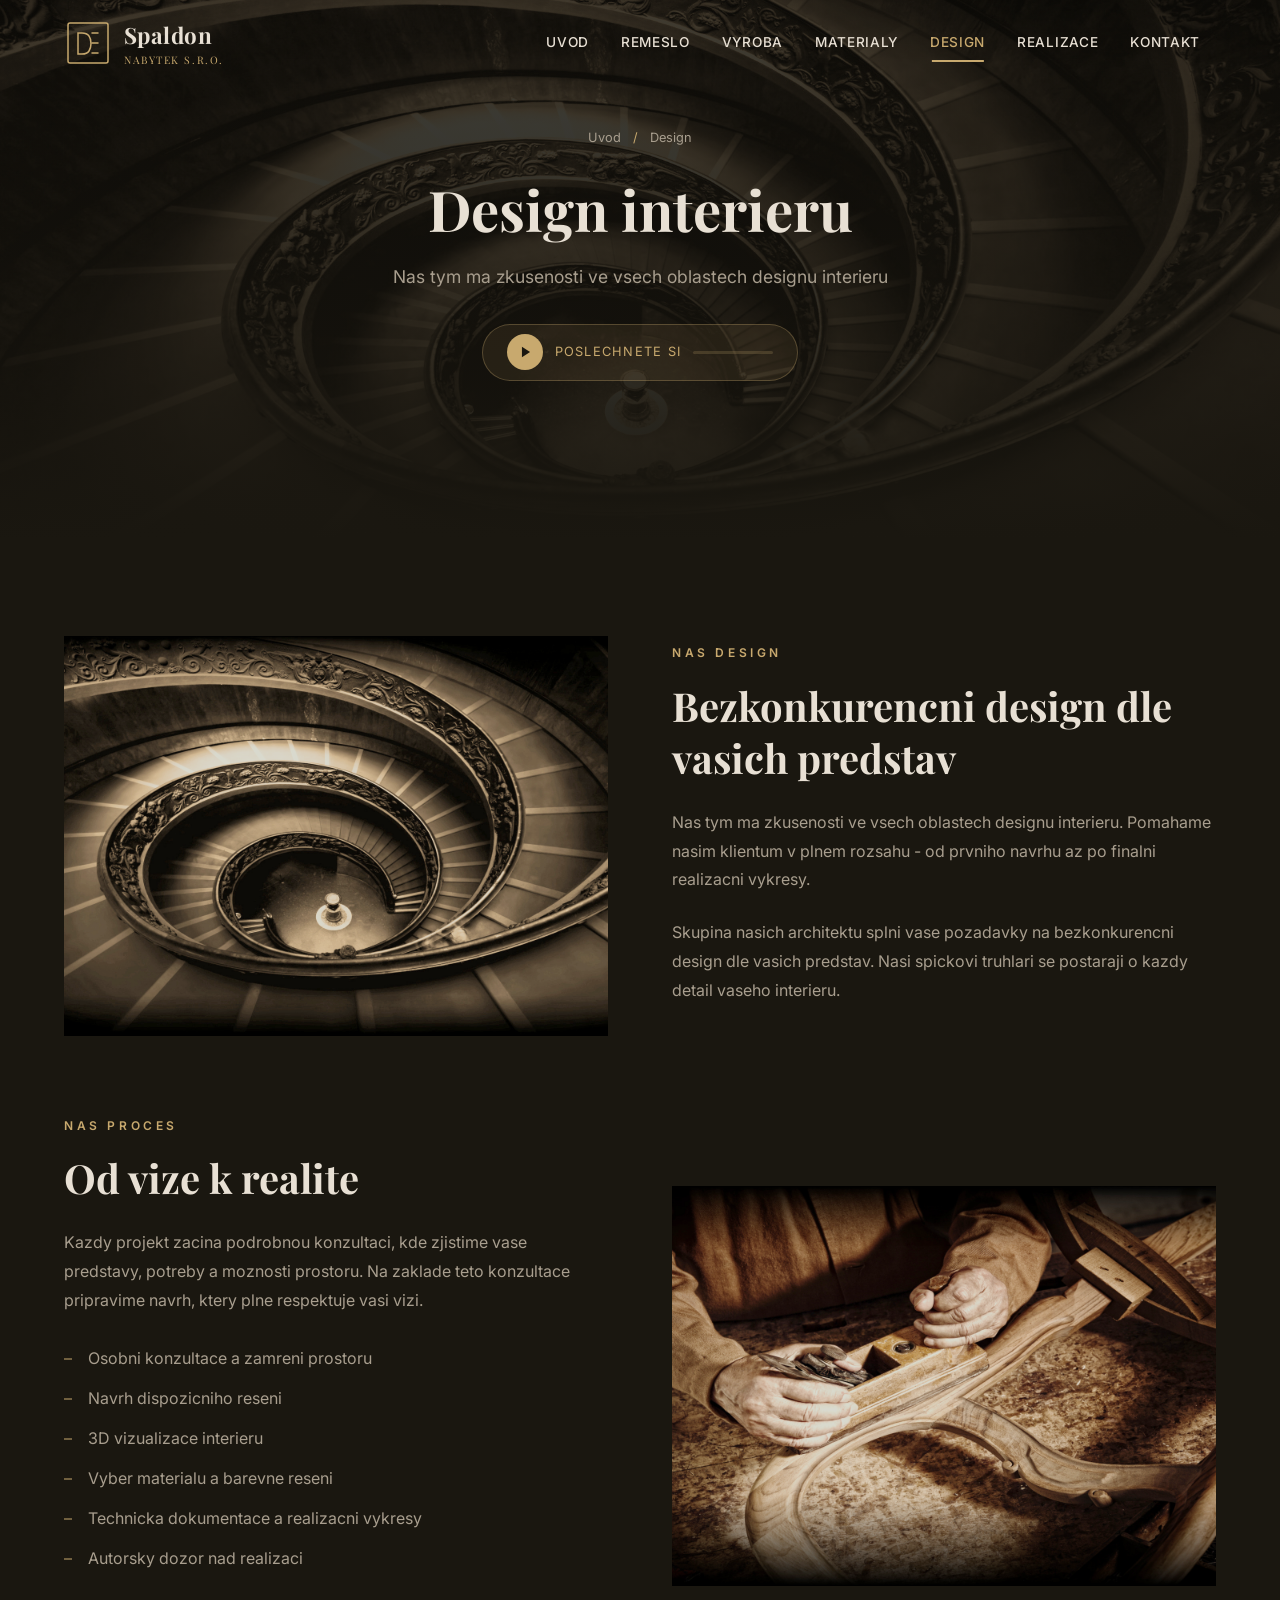
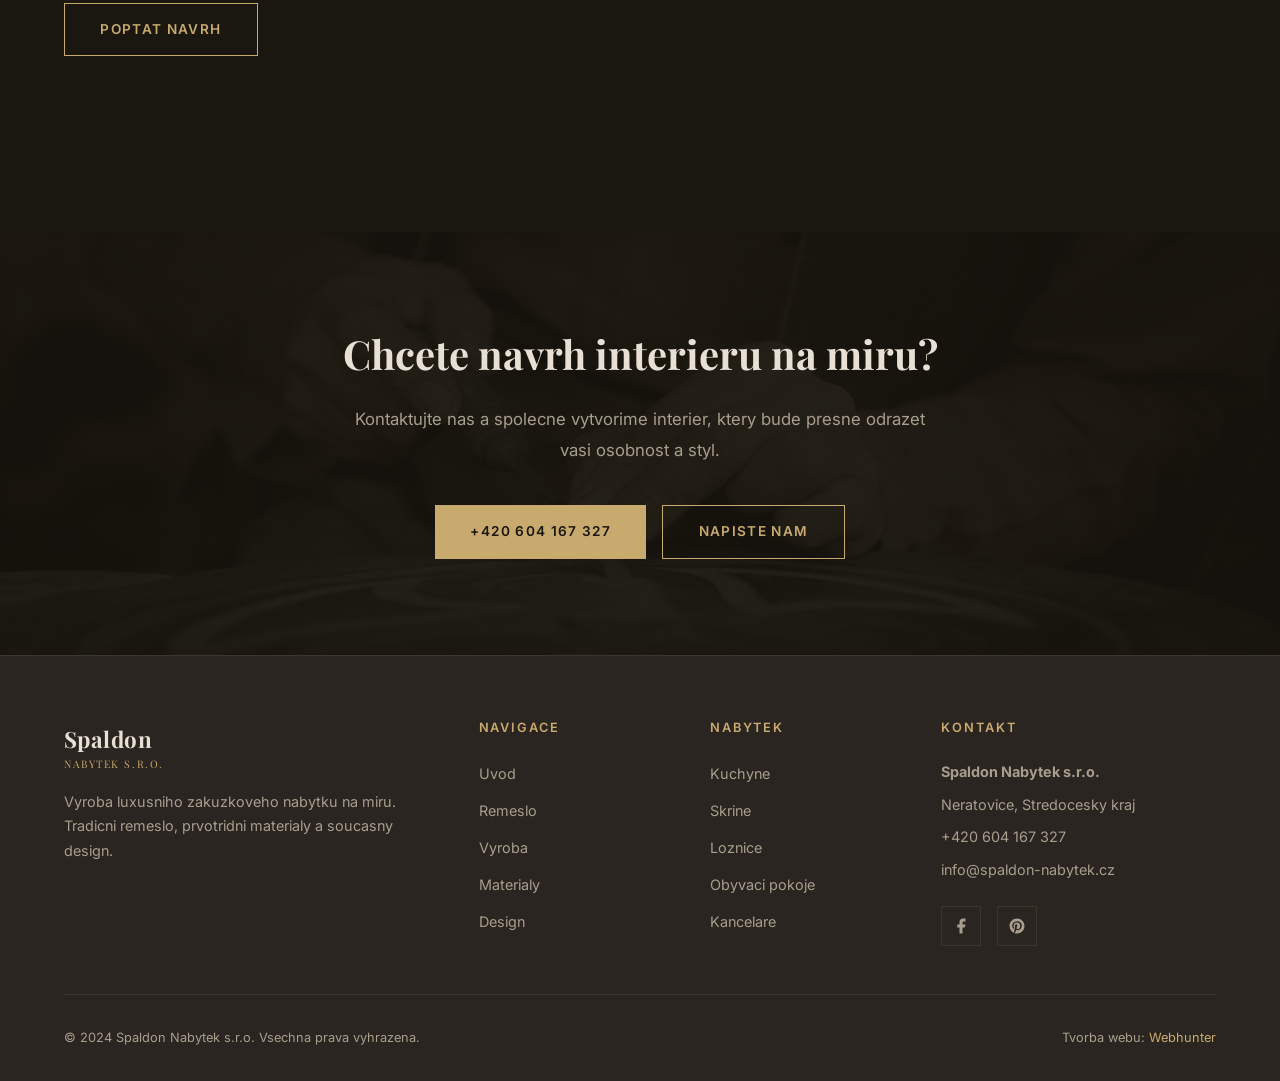
==== design.html @ 08611a01 "Initial commit: New modern website for Spaldon Nabytek s.r.o. Complete rebuild of spaldon-nabytek.cz" ====
<!DOCTYPE html>
<html lang="cs">
<head>
  <meta charset="UTF-8">
  <meta name="viewport" content="width=device-width, initial-scale=1.0">
  <title>Design interieru | Spaldon Nabytek - Navrhy interieru na miru</title>
  <meta name="description" content="Navrhy interieru na miru od zkusenych architektu. Spaldon Nabytek - od prvniho navrhu az po finalni realizacni vykresy. Bezkonkurencni design dle vasich predstav.">
  <meta name="robots" content="index, follow">
  <link rel="canonical" href="https://spaldon-nabytek.cz/design.html">

  <meta property="og:title" content="Design interieru | Spaldon Nabytek">
  <meta property="og:description" content="Navrhy interieru na miru od zkusenych architektu. Od navrhu az po realizaci.">
  <meta property="og:image" content="https://spaldon-nabytek.cz/assets/images/design.jpg">

  <link rel="preconnect" href="https://fonts.googleapis.com">
  <link rel="preconnect" href="https://fonts.gstatic.com" crossorigin>
  <link href="https://fonts.googleapis.com/css2?family=Inter:wght@400;500;600;700&family=Playfair+Display:wght@400;700&display=swap" rel="stylesheet">
  <link rel="stylesheet" href="css/style.css">
</head>
<body>

  <!-- HEADER -->
  <header class="header">
    <div class="header-inner">
      <a href="index.html" class="logo">
        <svg class="logo-icon" viewBox="0 0 48 48" fill="none"><rect x="4" y="4" width="40" height="40" rx="2" stroke="#c8a96e" stroke-width="1.5" fill="none"/><path d="M14 34V14h4c3 0 5.5 1 7 3s2 4.5 2 7.5c0 3-0.7 5.5-2 7.5s-4 3-7 3H14z" stroke="#c8a96e" stroke-width="1.5" fill="none"/><path d="M28 14h6M28 24h6M28 34h6" stroke="#c8a96e" stroke-width="1.5" stroke-linecap="round"/></svg>
        <div class="logo-text">Spaldon<span>Nabytek s.r.o.</span></div>
      </a>
      <nav class="nav">
        <a href="index.html">Uvod</a>
        <a href="remeslo.html">Remeslo</a>
        <a href="vyroba.html">Vyroba</a>
        <a href="materialy.html">Materialy</a>
        <a href="design.html" class="active">Design</a>
        <a href="realizace.html">Realizace</a>
        <a href="kontakt.html">Kontakt</a>
      </nav>
      <button class="nav-toggle" aria-label="Menu"><span></span><span></span><span></span></button>
    </div>
  </header>

  <!-- PAGE HERO -->
  <section class="page-hero">
    <div class="hero-bg" style="background-image: url('assets/images/design.jpg')"></div>
    <div class="hero-overlay"></div>
    <div class="page-hero-content">
      <nav class="breadcrumb">
        <a href="index.html">Uvod</a>
        <span class="separator">/</span>
        <span>Design</span>
      </nav>
      <h1>Design interieru</h1>
      <p>Nas tym ma zkusenosti ve vsech oblastech designu interieru</p>

      <div class="audio-player" data-audio="assets/audio/design.mp3" style="margin-top: 2rem;">
        <div class="play-icon">
          <svg class="icon-play" viewBox="0 0 24 24"><polygon points="5,3 19,12 5,21"/></svg>
          <svg class="icon-pause" viewBox="0 0 24 24"><rect x="5" y="3" width="4" height="18"/><rect x="15" y="3" width="4" height="18"/></svg>
        </div>
        <span class="audio-player-text">Poslechnete si</span>
        <div class="audio-progress"><div class="audio-progress-bar"></div></div>
      </div>
    </div>
  </section>

  <!-- CONTENT -->
  <section class="section">
    <div class="container">
      <div class="content-block">
        <div class="content-image fade-in-left">
          <img src="assets/images/design.jpg" alt="Spiralove schodiste - priklad exkluzivniho interieroveho designu" loading="lazy">
        </div>
        <div class="content-text fade-in-right">
          <span class="section-label">Nas design</span>
          <h2>Bezkonkurencni design dle vasich predstav</h2>
          <p>
            Nas tym ma zkusenosti ve vsech oblastech designu interieru. Pomahame nasim klientum v plnem rozsahu - od prvniho navrhu az po finalni realizacni vykresy.
          </p>
          <p>
            Skupina nasich architektu splni vase pozadavky na bezkonkurencni design dle vasich predstav. Nasi spickovi truhlari se postaraji o kazdy detail vaseho interieru.
          </p>
        </div>
      </div>

      <div class="content-block reverse">
        <div class="content-image fade-in-right">
          <img src="assets/images/fotogalerie.jpg" alt="Remeslne zpracovani nabytku" loading="lazy">
        </div>
        <div class="content-text fade-in-left">
          <span class="section-label">Nas proces</span>
          <h2>Od vize k realite</h2>
          <p>
            Kazdy projekt zacina podrobnou konzultaci, kde zjistime vase predstavy, potreby a moznosti prostoru. Na zaklade teto konzultace pripravime navrh, ktery plne respektuje vasi vizi.
          </p>
          <ul>
            <li>Osobni konzultace a zamreni prostoru</li>
            <li>Navrh dispozicniho reseni</li>
            <li>3D vizualizace interieru</li>
            <li>Vyber materialu a barevne reseni</li>
            <li>Technicka dokumentace a realizacni vykresy</li>
            <li>Autorsky dozor nad realizaci</li>
          </ul>
          <a href="kontakt.html" class="btn btn-outline">Poptat navrh</a>
        </div>
      </div>
    </div>
  </section>

  <!-- CTA -->
  <section class="cta">
    <div class="cta-bg" style="background-image: url('assets/images/remeslo.jpg')"></div>
    <div class="cta-overlay"></div>
    <div class="cta-content">
      <h2>Chcete navrh interieru na miru?</h2>
      <p>Kontaktujte nas a spolecne vytvorime interier, ktery bude presne odrazet vasi osobnost a styl.</p>
      <div class="cta-buttons">
        <a href="tel:+420604167327" class="btn btn-primary">+420 604 167 327</a>
        <a href="kontakt.html" class="btn btn-outline">Napiste nam</a>
      </div>
    </div>
  </section>

  <!-- FOOTER -->
  <footer class="footer">
    <div class="container">
      <div class="footer-grid">
        <div class="footer-about">
          <a href="index.html" class="logo"><div class="logo-text">Spaldon<span>Nabytek s.r.o.</span></div></a>
          <p>Vyroba luxusniho zakuzkoveho nabytku na miru. Tradicni remeslo, prvotridni materialy a soucasny design.</p>
        </div>
        <div>
          <h4>Navigace</h4>
          <ul class="footer-links">
            <li><a href="index.html">Uvod</a></li>
            <li><a href="remeslo.html">Remeslo</a></li>
            <li><a href="vyroba.html">Vyroba</a></li>
            <li><a href="materialy.html">Materialy</a></li>
            <li><a href="design.html">Design</a></li>
          </ul>
        </div>
        <div>
          <h4>Nabytek</h4>
          <ul class="footer-links">
            <li><a href="realizace.html">Kuchyne</a></li>
            <li><a href="realizace.html">Skrine</a></li>
            <li><a href="realizace.html">Loznice</a></li>
            <li><a href="realizace.html">Obyvaci pokoje</a></li>
            <li><a href="realizace.html">Kancelare</a></li>
          </ul>
        </div>
        <div class="footer-contact">
          <h4>Kontakt</h4>
          <p><strong>Spaldon Nabytek s.r.o.</strong></p>
          <p>Neratovice, Stredocesky kraj</p>
          <p><a href="tel:+420604167327">+420 604 167 327</a></p>
          <p><a href="mailto:info@spaldon-nabytek.cz">info@spaldon-nabytek.cz</a></p>
          <div class="footer-social">
            <a href="https://www.facebook.com/Spaldonnabytek/" target="_blank" rel="noopener noreferrer" aria-label="Facebook"><svg viewBox="0 0 24 24"><path d="M18 2h-3a5 5 0 00-5 5v3H7v4h3v8h4v-8h3l1-4h-4V7a1 1 0 011-1h3z"/></svg></a>
            <a href="https://www.pinterest.com/SpaldonNabytek/pins/" target="_blank" rel="noopener noreferrer" aria-label="Pinterest"><svg viewBox="0 0 24 24"><path d="M12 2C6.477 2 2 6.477 2 12c0 4.236 2.636 7.855 6.356 9.312-.088-.791-.167-2.005.035-2.868.182-.78 1.172-4.97 1.172-4.97s-.299-.6-.299-1.486c0-1.39.806-2.428 1.81-2.428.852 0 1.264.64 1.264 1.408 0 .858-.546 2.14-.828 3.33-.236.995.499 1.806 1.48 1.806 1.778 0 3.144-1.874 3.144-4.58 0-2.393-1.72-4.068-4.177-4.068-2.845 0-4.515 2.135-4.515 4.34 0 .859.331 1.781.745 2.281a.3.3 0 01.069.288l-.278 1.133c-.044.183-.145.222-.335.134-1.249-.581-2.03-2.407-2.03-3.874 0-3.154 2.292-6.052 6.608-6.052 3.469 0 6.165 2.473 6.165 5.776 0 3.447-2.173 6.22-5.19 6.22-1.013 0-1.965-.527-2.291-1.148l-.623 2.378c-.226.869-.835 1.958-1.244 2.621.937.29 1.931.446 2.962.446 5.523 0 10-4.477 10-10S17.523 2 12 2z"/></svg></a>
          </div>
        </div>
      </div>
      <div class="footer-bottom">
        <p>&copy; 2024 Spaldon Nabytek s.r.o. Vsechna prava vyhrazena.</p>
        <p>Tvorba webu: <a href="#">Webhunter</a></p>
      </div>
    </div>
  </footer>

  <script src="js/main.js"></script>
</body>
</html>
---- css/style.css ----
/* ===== RESET & BASE ===== */
*, *::before, *::after {
  box-sizing: border-box;
  margin: 0;
  padding: 0;
}

:root {
  --color-bg: #1a1710;
  --color-bg-light: #2a2520;
  --color-bg-card: #232018;
  --color-text: #e8e0d4;
  --color-text-muted: #a89e8e;
  --color-accent: #c8a96e;
  --color-accent-light: #dfc08a;
  --color-accent-dark: #9a7d4a;
  --color-border: #3d362a;
  --color-overlay: rgba(20, 17, 10, 0.85);
  --font-heading: 'Playfair Display', Georgia, 'Times New Roman', serif;
  --font-body: 'Inter', 'Segoe UI', Tahoma, Geneva, Verdana, sans-serif;
  --max-width: 1200px;
  --transition: 0.3s ease;
}

html {
  scroll-behavior: smooth;
  font-size: 16px;
}

body {
  font-family: var(--font-body);
  background-color: var(--color-bg);
  color: var(--color-text);
  line-height: 1.7;
  overflow-x: hidden;
  -webkit-font-smoothing: antialiased;
}

img {
  max-width: 100%;
  height: auto;
  display: block;
}

a {
  color: var(--color-accent);
  text-decoration: none;
  transition: color var(--transition);
}

a:hover {
  color: var(--color-accent-light);
}

h1, h2, h3, h4 {
  font-family: var(--font-heading);
  font-weight: 700;
  line-height: 1.3;
  color: var(--color-text);
}

h1 { font-size: clamp(2rem, 5vw, 3.5rem); }
h2 { font-size: clamp(1.6rem, 4vw, 2.5rem); }
h3 { font-size: clamp(1.2rem, 3vw, 1.6rem); }

.container {
  width: 100%;
  max-width: var(--max-width);
  margin: 0 auto;
  padding: 0 1.5rem;
}

/* ===== HEADER & NAVIGATION ===== */
.header {
  position: fixed;
  top: 0;
  left: 0;
  right: 0;
  z-index: 1000;
  background: transparent;
  transition: background var(--transition), box-shadow var(--transition);
}

.header.scrolled {
  background: rgba(26, 23, 16, 0.97);
  box-shadow: 0 2px 20px rgba(0, 0, 0, 0.4);
  backdrop-filter: blur(10px);
}

.header-inner {
  display: flex;
  align-items: center;
  justify-content: space-between;
  padding: 1rem 1.5rem;
  max-width: var(--max-width);
  margin: 0 auto;
}

.logo {
  display: flex;
  align-items: center;
  gap: 0.75rem;
  text-decoration: none;
  color: var(--color-text);
}

.logo-icon {
  width: 48px;
  height: 48px;
}

.logo-text {
  font-family: var(--font-heading);
  font-size: 1.4rem;
  font-weight: 700;
  letter-spacing: 0.02em;
}

.logo-text span {
  display: block;
  font-size: 0.65rem;
  font-weight: 400;
  letter-spacing: 0.15em;
  text-transform: uppercase;
  color: var(--color-accent);
  margin-top: -2px;
}

.nav {
  display: flex;
  align-items: center;
  gap: 0;
}

.nav a {
  color: var(--color-text);
  font-size: 0.85rem;
  font-weight: 500;
  letter-spacing: 0.05em;
  text-transform: uppercase;
  padding: 0.5rem 1rem;
  position: relative;
  transition: color var(--transition);
}

.nav a::after {
  content: '';
  position: absolute;
  bottom: 0;
  left: 50%;
  transform: translateX(-50%);
  width: 0;
  height: 2px;
  background: var(--color-accent);
  transition: width var(--transition);
}

.nav a:hover,
.nav a.active {
  color: var(--color-accent);
}

.nav a:hover::after,
.nav a.active::after {
  width: 60%;
}

.nav-toggle {
  display: none;
  flex-direction: column;
  gap: 5px;
  background: none;
  border: none;
  cursor: pointer;
  padding: 5px;
  z-index: 1001;
}

.nav-toggle span {
  width: 28px;
  height: 2px;
  background: var(--color-text);
  transition: all var(--transition);
}

.nav-toggle.active span:nth-child(1) {
  transform: rotate(45deg) translate(5px, 5px);
}

.nav-toggle.active span:nth-child(2) {
  opacity: 0;
}

.nav-toggle.active span:nth-child(3) {
  transform: rotate(-45deg) translate(5px, -5px);
}

/* ===== HERO SECTION ===== */
.hero {
  position: relative;
  height: 100vh;
  min-height: 600px;
  display: flex;
  align-items: center;
  justify-content: center;
  text-align: center;
  overflow: hidden;
}

.hero-bg {
  position: absolute;
  inset: 0;
  background-size: cover;
  background-position: center;
  background-repeat: no-repeat;
  filter: sepia(0.3) brightness(0.5);
  transform: scale(1.05);
  transition: transform 8s ease;
}

.hero:hover .hero-bg {
  transform: scale(1.0);
}

.hero-overlay {
  position: absolute;
  inset: 0;
  background: linear-gradient(
    to bottom,
    rgba(26, 23, 16, 0.3) 0%,
    rgba(26, 23, 16, 0.5) 50%,
    rgba(26, 23, 16, 0.95) 100%
  );
}

.hero-content {
  position: relative;
  z-index: 2;
  max-width: 800px;
  padding: 0 2rem;
}

.hero-subtitle {
  font-family: var(--font-body);
  font-size: 0.85rem;
  font-weight: 500;
  letter-spacing: 0.3em;
  text-transform: uppercase;
  color: var(--color-accent);
  margin-bottom: 1.5rem;
}

.hero h1 {
  margin-bottom: 1.5rem;
  font-size: clamp(2.2rem, 6vw, 4rem);
}

.hero-description {
  font-size: 1.1rem;
  color: var(--color-text-muted);
  max-width: 600px;
  margin: 0 auto 2.5rem;
  line-height: 1.8;
}

/* ===== AUDIO PLAYER ===== */
.audio-player {
  display: inline-flex;
  align-items: center;
  gap: 0.75rem;
  background: rgba(200, 169, 110, 0.1);
  border: 1px solid rgba(200, 169, 110, 0.3);
  border-radius: 50px;
  padding: 0.6rem 1.5rem;
  cursor: pointer;
  transition: all var(--transition);
  margin-bottom: 2rem;
}

.audio-player:hover {
  background: rgba(200, 169, 110, 0.2);
  border-color: var(--color-accent);
}

.audio-player .play-icon {
  width: 36px;
  height: 36px;
  border-radius: 50%;
  background: var(--color-accent);
  display: flex;
  align-items: center;
  justify-content: center;
  flex-shrink: 0;
  transition: background var(--transition);
}

.audio-player:hover .play-icon {
  background: var(--color-accent-light);
}

.audio-player .play-icon svg {
  width: 14px;
  height: 14px;
  fill: var(--color-bg);
  margin-left: 2px;
}

.audio-player.playing .play-icon svg.icon-play {
  display: none;
}

.audio-player .play-icon svg.icon-pause {
  display: none;
  margin-left: 0;
}

.audio-player.playing .play-icon svg.icon-pause {
  display: block;
}

.audio-player-text {
  font-size: 0.8rem;
  letter-spacing: 0.1em;
  text-transform: uppercase;
  color: var(--color-accent);
}

.audio-progress {
  width: 80px;
  height: 3px;
  background: rgba(200, 169, 110, 0.2);
  border-radius: 2px;
  overflow: hidden;
}

.audio-progress-bar {
  height: 100%;
  width: 0%;
  background: var(--color-accent);
  border-radius: 2px;
  transition: width 0.1s linear;
}

/* ===== BUTTONS ===== */
.btn {
  display: inline-flex;
  align-items: center;
  gap: 0.5rem;
  padding: 0.9rem 2.2rem;
  font-family: var(--font-body);
  font-size: 0.85rem;
  font-weight: 600;
  letter-spacing: 0.1em;
  text-transform: uppercase;
  border: none;
  border-radius: 0;
  cursor: pointer;
  transition: all var(--transition);
  text-decoration: none;
}

.btn-primary {
  background: var(--color-accent);
  color: var(--color-bg);
}

.btn-primary:hover {
  background: var(--color-accent-light);
  color: var(--color-bg);
  transform: translateY(-2px);
  box-shadow: 0 8px 25px rgba(200, 169, 110, 0.3);
}

.btn-outline {
  background: transparent;
  color: var(--color-accent);
  border: 1px solid var(--color-accent);
}

.btn-outline:hover {
  background: var(--color-accent);
  color: var(--color-bg);
  transform: translateY(-2px);
}

/* ===== SECTIONS ===== */
.section {
  padding: 6rem 0;
}

.section-header {
  text-align: center;
  max-width: 700px;
  margin: 0 auto 4rem;
}

.section-label {
  font-size: 0.75rem;
  font-weight: 600;
  letter-spacing: 0.3em;
  text-transform: uppercase;
  color: var(--color-accent);
  margin-bottom: 1rem;
  display: block;
}

.section-header h2 {
  margin-bottom: 1.5rem;
}

.section-header p {
  color: var(--color-text-muted);
  font-size: 1.05rem;
  line-height: 1.8;
}

.divider {
  width: 60px;
  height: 2px;
  background: var(--color-accent);
  margin: 1.5rem auto;
}

/* ===== ABOUT / INTRO SECTION ===== */
.about-grid {
  display: grid;
  grid-template-columns: 1fr 1fr;
  gap: 4rem;
  align-items: center;
}

.about-image {
  position: relative;
  overflow: hidden;
}

.about-image img {
  width: 100%;
  height: 450px;
  object-fit: cover;
  filter: sepia(0.2) brightness(0.9);
  transition: all 0.6s ease;
}

.about-image:hover img {
  filter: sepia(0.1) brightness(1);
  transform: scale(1.03);
}

.about-image::after {
  content: '';
  position: absolute;
  inset: 0;
  border: 1px solid var(--color-accent);
  margin: 15px;
  pointer-events: none;
  opacity: 0.3;
}

.about-content h2 {
  margin-bottom: 1.5rem;
}

.about-content p {
  color: var(--color-text-muted);
  margin-bottom: 1.5rem;
  line-height: 1.8;
}

/* ===== SERVICES GRID ===== */
.services-grid {
  display: grid;
  grid-template-columns: repeat(auto-fit, minmax(280px, 1fr));
  gap: 2rem;
}

.service-card {
  position: relative;
  overflow: hidden;
  height: 400px;
  display: flex;
  align-items: flex-end;
  text-decoration: none;
  color: var(--color-text);
}

.service-card-bg {
  position: absolute;
  inset: 0;
  background-size: cover;
  background-position: center;
  filter: sepia(0.3) brightness(0.4);
  transition: all 0.6s ease;
}

.service-card:hover .service-card-bg {
  filter: sepia(0.1) brightness(0.5);
  transform: scale(1.05);
}

.service-card-content {
  position: relative;
  z-index: 2;
  padding: 2rem;
  width: 100%;
  background: linear-gradient(to top, rgba(26, 23, 16, 0.95) 0%, transparent 100%);
}

.service-card-content h3 {
  margin-bottom: 0.5rem;
  font-size: 1.4rem;
}

.service-card-content p {
  font-size: 0.9rem;
  color: var(--color-text-muted);
  line-height: 1.6;
}

.service-card-link {
  display: inline-flex;
  align-items: center;
  gap: 0.5rem;
  margin-top: 1rem;
  font-size: 0.8rem;
  font-weight: 600;
  letter-spacing: 0.1em;
  text-transform: uppercase;
  color: var(--color-accent);
  transition: gap var(--transition);
}

.service-card:hover .service-card-link {
  gap: 0.8rem;
}

/* ===== GALLERY GRID ===== */
.gallery-categories {
  display: flex;
  flex-wrap: wrap;
  justify-content: center;
  gap: 0.5rem;
  margin-bottom: 3rem;
}

.gallery-cat-btn {
  padding: 0.6rem 1.5rem;
  font-family: var(--font-body);
  font-size: 0.8rem;
  font-weight: 500;
  letter-spacing: 0.05em;
  text-transform: uppercase;
  background: transparent;
  color: var(--color-text-muted);
  border: 1px solid var(--color-border);
  cursor: pointer;
  transition: all var(--transition);
}

.gallery-cat-btn:hover,
.gallery-cat-btn.active {
  background: var(--color-accent);
  color: var(--color-bg);
  border-color: var(--color-accent);
}

.gallery-grid {
  display: grid;
  grid-template-columns: repeat(auto-fill, minmax(300px, 1fr));
  gap: 1.5rem;
}

.gallery-item {
  position: relative;
  overflow: hidden;
  aspect-ratio: 4/3;
  cursor: pointer;
}

.gallery-item img {
  width: 100%;
  height: 100%;
  object-fit: cover;
  filter: sepia(0.15) brightness(0.85);
  transition: all 0.6s ease;
}

.gallery-item:hover img {
  filter: sepia(0) brightness(1);
  transform: scale(1.05);
}

.gallery-item-overlay {
  position: absolute;
  inset: 0;
  background: var(--color-overlay);
  display: flex;
  align-items: center;
  justify-content: center;
  opacity: 0;
  transition: opacity var(--transition);
}

.gallery-item:hover .gallery-item-overlay {
  opacity: 1;
}

.gallery-item-overlay span {
  font-family: var(--font-heading);
  font-size: 1.1rem;
  color: var(--color-accent);
  letter-spacing: 0.05em;
}

/* ===== STATS ===== */
.stats {
  background: var(--color-bg-light);
  border-top: 1px solid var(--color-border);
  border-bottom: 1px solid var(--color-border);
}

.stats-grid {
  display: grid;
  grid-template-columns: repeat(4, 1fr);
  gap: 2rem;
  text-align: center;
}

.stat-item h3 {
  font-size: 2.5rem;
  color: var(--color-accent);
  margin-bottom: 0.5rem;
}

.stat-item p {
  font-size: 0.85rem;
  color: var(--color-text-muted);
  text-transform: uppercase;
  letter-spacing: 0.1em;
}

/* ===== CTA SECTION ===== */
.cta {
  position: relative;
  padding: 6rem 0;
  text-align: center;
  overflow: hidden;
}

.cta-bg {
  position: absolute;
  inset: 0;
  background-size: cover;
  background-position: center;
  filter: sepia(0.4) brightness(0.3);
}

.cta-overlay {
  position: absolute;
  inset: 0;
  background: rgba(26, 23, 16, 0.8);
}

.cta-content {
  position: relative;
  z-index: 2;
  max-width: 600px;
  margin: 0 auto;
}

.cta-content h2 {
  margin-bottom: 1.5rem;
}

.cta-content p {
  color: var(--color-text-muted);
  margin-bottom: 2.5rem;
  font-size: 1.05rem;
  line-height: 1.8;
}

.cta-buttons {
  display: flex;
  gap: 1rem;
  justify-content: center;
  flex-wrap: wrap;
}

/* ===== PAGE HERO (subpages) ===== */
.page-hero {
  position: relative;
  height: 60vh;
  min-height: 400px;
  display: flex;
  align-items: center;
  justify-content: center;
  text-align: center;
  overflow: hidden;
}

.page-hero .hero-bg {
  filter: sepia(0.3) brightness(0.35);
}

.page-hero .hero-overlay {
  background: linear-gradient(
    to bottom,
    rgba(26, 23, 16, 0.4) 0%,
    rgba(26, 23, 16, 0.7) 70%,
    rgba(26, 23, 16, 1) 100%
  );
}

.page-hero-content {
  position: relative;
  z-index: 2;
}

.page-hero-content h1 {
  margin-bottom: 1rem;
}

.page-hero-content p {
  color: var(--color-text-muted);
  font-size: 1.1rem;
  max-width: 600px;
  margin: 0 auto;
}

.breadcrumb {
  margin-bottom: 1.5rem;
  font-size: 0.8rem;
  color: var(--color-text-muted);
}

.breadcrumb a {
  color: var(--color-text-muted);
}

.breadcrumb a:hover {
  color: var(--color-accent);
}

.breadcrumb .separator {
  margin: 0 0.5rem;
  color: var(--color-accent);
}

/* ===== CONTENT SECTIONS ===== */
.content-block {
  display: grid;
  grid-template-columns: 1fr 1fr;
  gap: 4rem;
  align-items: center;
  margin-bottom: 5rem;
}

.content-block.reverse {
  direction: rtl;
}

.content-block.reverse > * {
  direction: ltr;
}

.content-image {
  position: relative;
  overflow: hidden;
}

.content-image img {
  width: 100%;
  height: 400px;
  object-fit: cover;
  filter: sepia(0.2) brightness(0.85);
}

.content-text h2 {
  margin-bottom: 1.5rem;
}

.content-text h3 {
  color: var(--color-accent);
  margin-bottom: 1rem;
}

.content-text p {
  color: var(--color-text-muted);
  margin-bottom: 1.5rem;
  line-height: 1.8;
}

.content-text ul {
  list-style: none;
  margin-bottom: 1.5rem;
}

.content-text ul li {
  padding: 0.4rem 0;
  padding-left: 1.5rem;
  position: relative;
  color: var(--color-text-muted);
}

.content-text ul li::before {
  content: '';
  position: absolute;
  left: 0;
  top: 50%;
  transform: translateY(-50%);
  width: 8px;
  height: 1px;
  background: var(--color-accent);
}

/* ===== CONTACT ===== */
.contact-grid {
  display: grid;
  grid-template-columns: 1fr 1fr;
  gap: 4rem;
}

.contact-info-item {
  display: flex;
  gap: 1rem;
  margin-bottom: 2rem;
}

.contact-info-item .icon {
  width: 48px;
  height: 48px;
  border: 1px solid var(--color-border);
  display: flex;
  align-items: center;
  justify-content: center;
  flex-shrink: 0;
}

.contact-info-item .icon svg {
  width: 20px;
  height: 20px;
  stroke: var(--color-accent);
  fill: none;
  stroke-width: 2;
}

.contact-info-item h4 {
  font-size: 0.8rem;
  font-weight: 600;
  letter-spacing: 0.1em;
  text-transform: uppercase;
  color: var(--color-accent);
  margin-bottom: 0.3rem;
}

.contact-info-item p,
.contact-info-item a {
  color: var(--color-text-muted);
  font-size: 1rem;
}

.contact-form {
  display: flex;
  flex-direction: column;
  gap: 1.2rem;
}

.form-group {
  display: flex;
  flex-direction: column;
  gap: 0.4rem;
}

.form-group label {
  font-size: 0.8rem;
  font-weight: 500;
  letter-spacing: 0.05em;
  text-transform: uppercase;
  color: var(--color-text-muted);
}

.form-group input,
.form-group textarea,
.form-group select {
  padding: 0.9rem 1rem;
  background: var(--color-bg-light);
  border: 1px solid var(--color-border);
  color: var(--color-text);
  font-family: var(--font-body);
  font-size: 0.95rem;
  transition: border-color var(--transition);
  outline: none;
}

.form-group input:focus,
.form-group textarea:focus,
.form-group select:focus {
  border-color: var(--color-accent);
}

.form-group textarea {
  min-height: 150px;
  resize: vertical;
}

.form-row {
  display: grid;
  grid-template-columns: 1fr 1fr;
  gap: 1.2rem;
}

/* ===== FOOTER ===== */
.footer {
  background: var(--color-bg-light);
  border-top: 1px solid var(--color-border);
  padding: 4rem 0 2rem;
}

.footer-grid {
  display: grid;
  grid-template-columns: 2fr 1fr 1fr 1.5fr;
  gap: 3rem;
  margin-bottom: 3rem;
}

.footer-about p {
  color: var(--color-text-muted);
  font-size: 0.9rem;
  line-height: 1.7;
  margin-top: 1rem;
}

.footer h4 {
  font-family: var(--font-body);
  font-size: 0.8rem;
  font-weight: 600;
  letter-spacing: 0.15em;
  text-transform: uppercase;
  color: var(--color-accent);
  margin-bottom: 1.5rem;
}

.footer-links {
  list-style: none;
}

.footer-links li {
  margin-bottom: 0.6rem;
}

.footer-links a {
  color: var(--color-text-muted);
  font-size: 0.9rem;
  transition: color var(--transition);
}

.footer-links a:hover {
  color: var(--color-accent);
}

.footer-contact p {
  color: var(--color-text-muted);
  font-size: 0.9rem;
  margin-bottom: 0.5rem;
}

.footer-contact a {
  color: var(--color-text-muted);
}

.footer-social {
  display: flex;
  gap: 1rem;
  margin-top: 1.5rem;
}

.footer-social a {
  width: 40px;
  height: 40px;
  border: 1px solid var(--color-border);
  display: flex;
  align-items: center;
  justify-content: center;
  transition: all var(--transition);
}

.footer-social a:hover {
  border-color: var(--color-accent);
  background: rgba(200, 169, 110, 0.1);
}

.footer-social a svg {
  width: 18px;
  height: 18px;
  fill: var(--color-text-muted);
  transition: fill var(--transition);
}

.footer-social a:hover svg {
  fill: var(--color-accent);
}

.footer-bottom {
  border-top: 1px solid var(--color-border);
  padding-top: 2rem;
  display: flex;
  justify-content: space-between;
  align-items: center;
  font-size: 0.8rem;
  color: var(--color-text-muted);
}

/* ===== LIGHTBOX ===== */
.lightbox {
  position: fixed;
  inset: 0;
  z-index: 9999;
  background: rgba(0, 0, 0, 0.95);
  display: none;
  align-items: center;
  justify-content: center;
  opacity: 0;
  transition: opacity 0.3s ease;
}

.lightbox.active {
  display: flex;
  opacity: 1;
}

.lightbox img {
  max-width: 90vw;
  max-height: 90vh;
  object-fit: contain;
}

.lightbox-close {
  position: absolute;
  top: 1.5rem;
  right: 1.5rem;
  width: 48px;
  height: 48px;
  background: none;
  border: 1px solid rgba(255,255,255,0.3);
  color: white;
  font-size: 1.5rem;
  cursor: pointer;
  display: flex;
  align-items: center;
  justify-content: center;
  transition: all var(--transition);
}

.lightbox-close:hover {
  border-color: var(--color-accent);
  color: var(--color-accent);
}

/* ===== MAP ===== */
.map-container {
  width: 100%;
  height: 400px;
  margin-top: 4rem;
  filter: sepia(0.3) brightness(0.8) contrast(1.1);
  border: 1px solid var(--color-border);
}

.map-container iframe {
  width: 100%;
  height: 100%;
  border: none;
}

/* ===== RESPONSIVE ===== */
@media (max-width: 992px) {
  .nav {
    position: fixed;
    top: 0;
    right: -100%;
    height: 100vh;
    width: 280px;
    background: var(--color-bg);
    flex-direction: column;
    justify-content: center;
    gap: 0.5rem;
    transition: right var(--transition);
    box-shadow: -10px 0 30px rgba(0, 0, 0, 0.5);
  }

  .nav.open {
    right: 0;
  }

  .nav a {
    font-size: 1rem;
    padding: 0.8rem 2rem;
  }

  .nav-toggle {
    display: flex;
  }

  .about-grid,
  .content-block,
  .contact-grid {
    grid-template-columns: 1fr;
    gap: 2rem;
  }

  .content-block.reverse {
    direction: ltr;
  }

  .footer-grid {
    grid-template-columns: 1fr 1fr;
    gap: 2rem;
  }

  .stats-grid {
    grid-template-columns: repeat(2, 1fr);
  }
}

@media (max-width: 768px) {
  .section {
    padding: 4rem 0;
  }

  .hero {
    min-height: 500px;
  }

  .page-hero {
    height: 50vh;
    min-height: 350px;
  }

  .services-grid {
    grid-template-columns: 1fr;
  }

  .gallery-grid {
    grid-template-columns: repeat(auto-fill, minmax(250px, 1fr));
    gap: 1rem;
  }

  .footer-grid {
    grid-template-columns: 1fr;
  }

  .footer-bottom {
    flex-direction: column;
    gap: 1rem;
    text-align: center;
  }

  .form-row {
    grid-template-columns: 1fr;
  }

  .cta-buttons {
    flex-direction: column;
    align-items: center;
  }

  .about-image img,
  .content-image img {
    height: 300px;
  }
}

@media (max-width: 480px) {
  .hero h1 {
    font-size: 1.8rem;
  }

  .stats-grid {
    grid-template-columns: 1fr 1fr;
    gap: 1.5rem;
  }

  .stat-item h3 {
    font-size: 2rem;
  }

  .audio-player {
    padding: 0.5rem 1rem;
    font-size: 0.75rem;
  }

  .audio-progress {
    width: 50px;
  }
}

/* ===== ANIMATIONS ===== */
.fade-in {
  opacity: 0;
  transform: translateY(30px);
  transition: opacity 0.8s ease, transform 0.8s ease;
}

.fade-in.visible {
  opacity: 1;
  transform: translateY(0);
}

.fade-in-left {
  opacity: 0;
  transform: translateX(-30px);
  transition: opacity 0.8s ease, transform 0.8s ease;
}

.fade-in-left.visible {
  opacity: 1;
  transform: translateX(0);
}

.fade-in-right {
  opacity: 0;
  transform: translateX(30px);
  transition: opacity 0.8s ease, transform 0.8s ease;
}

.fade-in-right.visible {
  opacity: 1;
  transform: translateX(0);
}
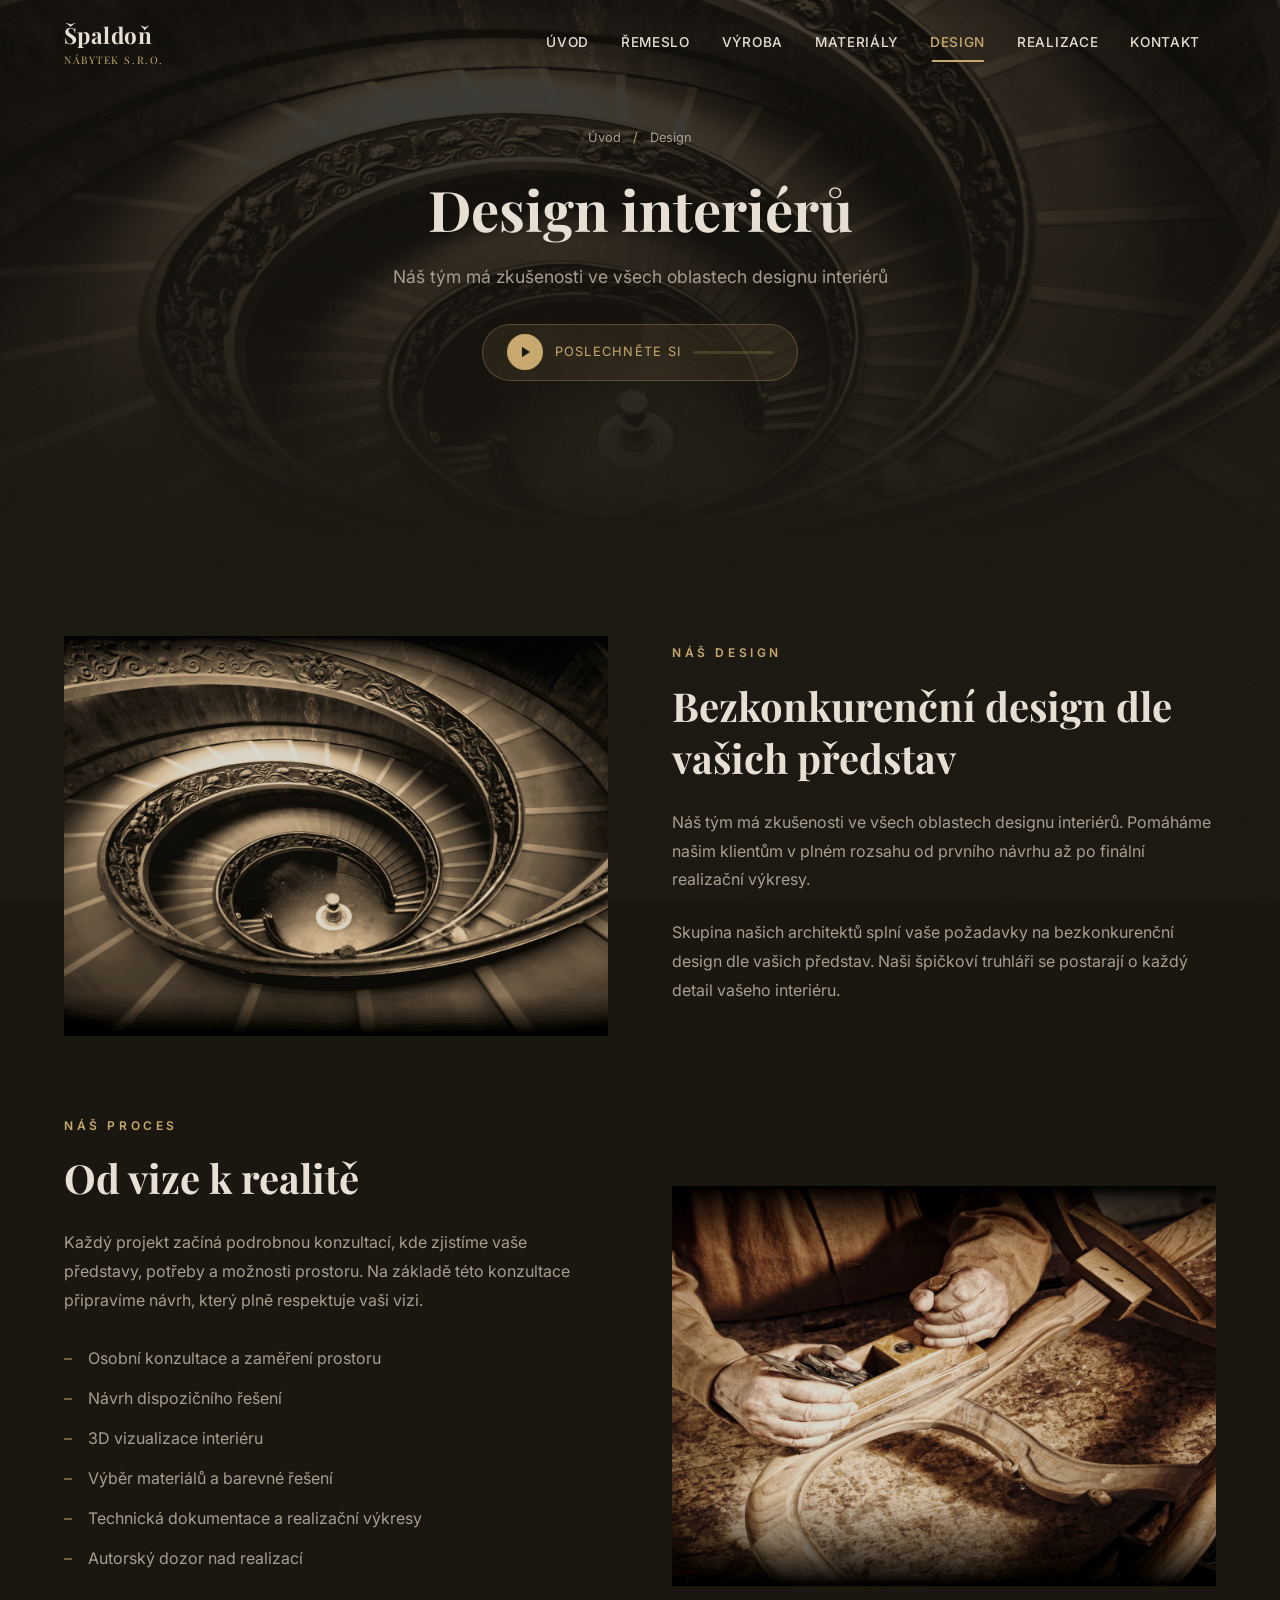
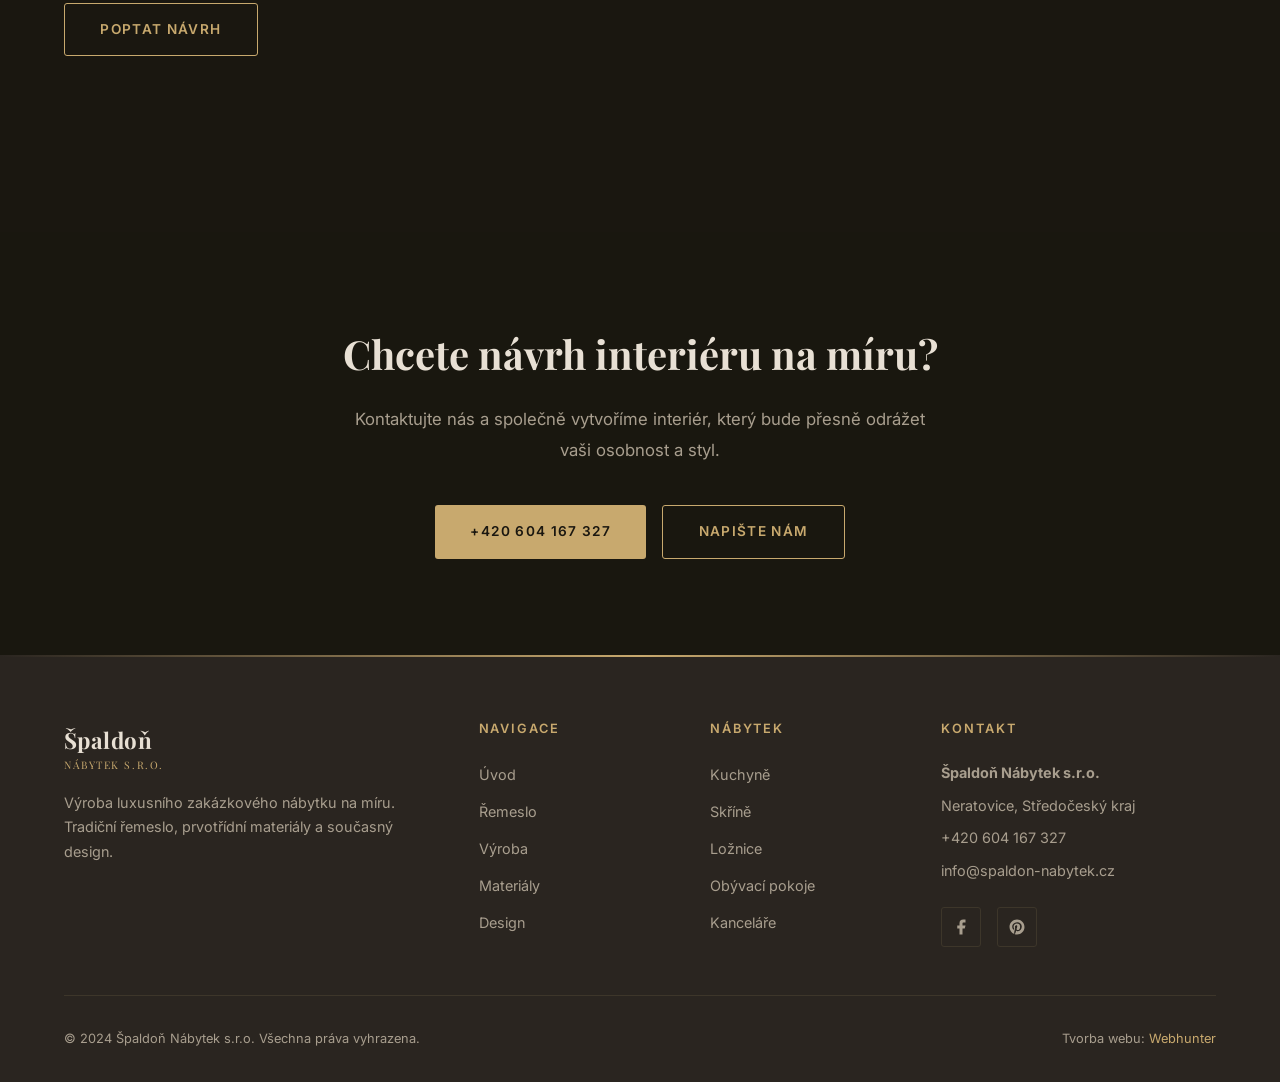
==== commit bb78db03: "Oprava diakritiky, odstranění falešného loga, vylepšení designu - Přidána korektní česká diakritika " ====
--- a/design.html
+++ b/design.html
@@ -3,13 +3,13 @@
 <head>
   <meta charset="UTF-8">
   <meta name="viewport" content="width=device-width, initial-scale=1.0">
-  <title>Design interieru | Spaldon Nabytek - Navrhy interieru na miru</title>
-  <meta name="description" content="Navrhy interieru na miru od zkusenych architektu. Spaldon Nabytek - od prvniho navrhu az po finalni realizacni vykresy. Bezkonkurencni design dle vasich predstav.">
+  <title>Design interiérů | Špaldoň Nábytek - Návrhy interiérů na míru</title>
+  <meta name="description" content="Návrhy interiérů na míru od zkušených architektů. Špaldoň Nábytek - od prvního návrhu až po finální realizační výkresy. Bezkonkurenční design dle vašich představ.">
   <meta name="robots" content="index, follow">
   <link rel="canonical" href="https://spaldon-nabytek.cz/design.html">
 
-  <meta property="og:title" content="Design interieru | Spaldon Nabytek">
-  <meta property="og:description" content="Navrhy interieru na miru od zkusenych architektu. Od navrhu az po realizaci.">
+  <meta property="og:title" content="Design interiérů | Špaldoň Nábytek">
+  <meta property="og:description" content="Návrhy interiérů na míru od zkušených architektů. Od návrhu až po realizaci.">
   <meta property="og:image" content="https://spaldon-nabytek.cz/assets/images/design.jpg">
 
   <link rel="preconnect" href="https://fonts.googleapis.com">
@@ -23,14 +23,13 @@
   <header class="header">
     <div class="header-inner">
       <a href="index.html" class="logo">
-        <svg class="logo-icon" viewBox="0 0 48 48" fill="none"><rect x="4" y="4" width="40" height="40" rx="2" stroke="#c8a96e" stroke-width="1.5" fill="none"/><path d="M14 34V14h4c3 0 5.5 1 7 3s2 4.5 2 7.5c0 3-0.7 5.5-2 7.5s-4 3-7 3H14z" stroke="#c8a96e" stroke-width="1.5" fill="none"/><path d="M28 14h6M28 24h6M28 34h6" stroke="#c8a96e" stroke-width="1.5" stroke-linecap="round"/></svg>
-        <div class="logo-text">Spaldon<span>Nabytek s.r.o.</span></div>
+        <div class="logo-text">Špaldoň<span>Nábytek s.r.o.</span></div>
       </a>
       <nav class="nav">
-        <a href="index.html">Uvod</a>
-        <a href="remeslo.html">Remeslo</a>
-        <a href="vyroba.html">Vyroba</a>
-        <a href="materialy.html">Materialy</a>
+        <a href="index.html">Úvod</a>
+        <a href="remeslo.html">Řemeslo</a>
+        <a href="vyroba.html">Výroba</a>
+        <a href="materialy.html">Materiály</a>
         <a href="design.html" class="active">Design</a>
         <a href="realizace.html">Realizace</a>
         <a href="kontakt.html">Kontakt</a>
@@ -45,19 +44,19 @@
     <div class="hero-overlay"></div>
     <div class="page-hero-content">
       <nav class="breadcrumb">
-        <a href="index.html">Uvod</a>
+        <a href="index.html">Úvod</a>
         <span class="separator">/</span>
         <span>Design</span>
       </nav>
-      <h1>Design interieru</h1>
-      <p>Nas tym ma zkusenosti ve vsech oblastech designu interieru</p>
+      <h1>Design interiérů</h1>
+      <p>Náš tým má zkušenosti ve všech oblastech designu interiérů</p>
 
       <div class="audio-player" data-audio="assets/audio/design.mp3" style="margin-top: 2rem;">
         <div class="play-icon">
           <svg class="icon-play" viewBox="0 0 24 24"><polygon points="5,3 19,12 5,21"/></svg>
           <svg class="icon-pause" viewBox="0 0 24 24"><rect x="5" y="3" width="4" height="18"/><rect x="15" y="3" width="4" height="18"/></svg>
         </div>
-        <span class="audio-player-text">Poslechnete si</span>
+        <span class="audio-player-text">Poslechněte si</span>
         <div class="audio-progress"><div class="audio-progress-bar"></div></div>
       </div>
     </div>
@@ -68,39 +67,39 @@
     <div class="container">
       <div class="content-block">
         <div class="content-image fade-in-left">
-          <img src="assets/images/design.jpg" alt="Spiralove schodiste - priklad exkluzivniho interieroveho designu" loading="lazy">
+          <img src="assets/images/design.jpg" alt="Spirálové schodiště - příklad exkluzivního interiérového designu" loading="lazy">
         </div>
         <div class="content-text fade-in-right">
-          <span class="section-label">Nas design</span>
-          <h2>Bezkonkurencni design dle vasich predstav</h2>
+          <span class="section-label">Náš design</span>
+          <h2>Bezkonkurenční design dle vašich představ</h2>
           <p>
-            Nas tym ma zkusenosti ve vsech oblastech designu interieru. Pomahame nasim klientum v plnem rozsahu - od prvniho navrhu az po finalni realizacni vykresy.
+            Náš tým má zkušenosti ve všech oblastech designu interiérů. Pomáháme našim klientům v plném rozsahu od prvního návrhu až po finální realizační výkresy.
           </p>
           <p>
-            Skupina nasich architektu splni vase pozadavky na bezkonkurencni design dle vasich predstav. Nasi spickovi truhlari se postaraji o kazdy detail vaseho interieru.
+            Skupina našich architektů splní vaše požadavky na bezkonkurenční design dle vašich představ. Naši špičkoví truhláři se postarají o každý detail vašeho interiéru.
           </p>
         </div>
       </div>
 
       <div class="content-block reverse">
         <div class="content-image fade-in-right">
-          <img src="assets/images/fotogalerie.jpg" alt="Remeslne zpracovani nabytku" loading="lazy">
+          <img src="assets/images/fotogalerie.jpg" alt="Řemeslné zpracování nábytku" loading="lazy">
         </div>
         <div class="content-text fade-in-left">
-          <span class="section-label">Nas proces</span>
-          <h2>Od vize k realite</h2>
+          <span class="section-label">Náš proces</span>
+          <h2>Od vize k realitě</h2>
           <p>
-            Kazdy projekt zacina podrobnou konzultaci, kde zjistime vase predstavy, potreby a moznosti prostoru. Na zaklade teto konzultace pripravime navrh, ktery plne respektuje vasi vizi.
+            Každý projekt začíná podrobnou konzultací, kde zjistíme vaše představy, potřeby a možnosti prostoru. Na základě této konzultace připravíme návrh, který plně respektuje vaši vizi.
           </p>
           <ul>
-            <li>Osobni konzultace a zamreni prostoru</li>
-            <li>Navrh dispozicniho reseni</li>
-            <li>3D vizualizace interieru</li>
-            <li>Vyber materialu a barevne reseni</li>
-            <li>Technicka dokumentace a realizacni vykresy</li>
-            <li>Autorsky dozor nad realizaci</li>
+            <li>Osobní konzultace a zaměření prostoru</li>
+            <li>Návrh dispozičního řešení</li>
+            <li>3D vizualizace interiéru</li>
+            <li>Výběr materiálů a barevné řešení</li>
+            <li>Technická dokumentace a realizační výkresy</li>
+            <li>Autorský dozor nad realizací</li>
           </ul>
-          <a href="kontakt.html" class="btn btn-outline">Poptat navrh</a>
+          <a href="kontakt.html" class="btn btn-outline">Poptat návrh</a>
         </div>
       </div>
     </div>
@@ -111,11 +110,11 @@
     <div class="cta-bg" style="background-image: url('assets/images/remeslo.jpg')"></div>
     <div class="cta-overlay"></div>
     <div class="cta-content">
-      <h2>Chcete navrh interieru na miru?</h2>
-      <p>Kontaktujte nas a spolecne vytvorime interier, ktery bude presne odrazet vasi osobnost a styl.</p>
+      <h2>Chcete návrh interiéru na míru?</h2>
+      <p>Kontaktujte nás a společně vytvoříme interiér, který bude přesně odrážet vaši osobnost a styl.</p>
       <div class="cta-buttons">
         <a href="tel:+420604167327" class="btn btn-primary">+420 604 167 327</a>
-        <a href="kontakt.html" class="btn btn-outline">Napiste nam</a>
+        <a href="kontakt.html" class="btn btn-outline">Napište nám</a>
       </div>
     </div>
   </section>
@@ -125,33 +124,33 @@
     <div class="container">
       <div class="footer-grid">
         <div class="footer-about">
-          <a href="index.html" class="logo"><div class="logo-text">Spaldon<span>Nabytek s.r.o.</span></div></a>
-          <p>Vyroba luxusniho zakuzkoveho nabytku na miru. Tradicni remeslo, prvotridni materialy a soucasny design.</p>
+          <a href="index.html" class="logo"><div class="logo-text">Špaldoň<span>Nábytek s.r.o.</span></div></a>
+          <p>Výroba luxusního zakázkového nábytku na míru. Tradiční řemeslo, prvotřídní materiály a současný design.</p>
         </div>
         <div>
           <h4>Navigace</h4>
           <ul class="footer-links">
-            <li><a href="index.html">Uvod</a></li>
-            <li><a href="remeslo.html">Remeslo</a></li>
-            <li><a href="vyroba.html">Vyroba</a></li>
-            <li><a href="materialy.html">Materialy</a></li>
+            <li><a href="index.html">Úvod</a></li>
+            <li><a href="remeslo.html">Řemeslo</a></li>
+            <li><a href="vyroba.html">Výroba</a></li>
+            <li><a href="materialy.html">Materiály</a></li>
             <li><a href="design.html">Design</a></li>
           </ul>
         </div>
         <div>
-          <h4>Nabytek</h4>
+          <h4>Nábytek</h4>
           <ul class="footer-links">
-            <li><a href="realizace.html">Kuchyne</a></li>
-            <li><a href="realizace.html">Skrine</a></li>
-            <li><a href="realizace.html">Loznice</a></li>
-            <li><a href="realizace.html">Obyvaci pokoje</a></li>
-            <li><a href="realizace.html">Kancelare</a></li>
+            <li><a href="realizace.html">Kuchyně</a></li>
+            <li><a href="realizace.html">Skříně</a></li>
+            <li><a href="realizace.html">Ložnice</a></li>
+            <li><a href="realizace.html">Obývací pokoje</a></li>
+            <li><a href="realizace.html">Kanceláře</a></li>
           </ul>
         </div>
         <div class="footer-contact">
           <h4>Kontakt</h4>
-          <p><strong>Spaldon Nabytek s.r.o.</strong></p>
-          <p>Neratovice, Stredocesky kraj</p>
+          <p><strong>Špaldoň Nábytek s.r.o.</strong></p>
+          <p>Neratovice, Středočeský kraj</p>
           <p><a href="tel:+420604167327">+420 604 167 327</a></p>
           <p><a href="mailto:info@spaldon-nabytek.cz">info@spaldon-nabytek.cz</a></p>
           <div class="footer-social">
@@ -161,7 +160,7 @@
         </div>
       </div>
       <div class="footer-bottom">
-        <p>&copy; 2024 Spaldon Nabytek s.r.o. Vsechna prava vyhrazena.</p>
+        <p>&copy; 2024 Špaldoň Nábytek s.r.o. Všechna práva vyhrazena.</p>
         <p>Tvorba webu: <a href="#">Webhunter</a></p>
       </div>
     </div>
--- a/css/style.css
+++ b/css/style.css
@@ -34,6 +34,20 @@
   line-height: 1.7;
   overflow-x: hidden;
   -webkit-font-smoothing: antialiased;
+  position: relative;
+}
+
+/* Subtle grain/texture overlay */
+body::after {
+  content: '';
+  position: fixed;
+  inset: 0;
+  pointer-events: none;
+  z-index: 9998;
+  opacity: 0.035;
+  background-image: url("data:image/svg+xml,%3Csvg viewBox='0 0 256 256' xmlns='http://www.w3.org/2000/svg'%3E%3Cfilter id='noise'%3E%3CfeTurbulence type='fractalNoise' baseFrequency='0.85' numOctaves='4' stitchTiles='stitch'/%3E%3C/filter%3E%3Crect width='100%25' height='100%25' filter='url(%23noise)'/%3E%3C/svg%3E");
+  background-repeat: repeat;
+  background-size: 256px 256px;
 }
 
 img {
@@ -104,11 +118,6 @@
   color: var(--color-text);
 }
 
-.logo-icon {
-  width: 48px;
-  height: 48px;
-}
-
 .logo-text {
   font-family: var(--font-heading);
   font-size: 1.4rem;
@@ -209,10 +218,11 @@
 
 .hero-bg {
   position: absolute;
-  inset: 0;
+  inset: -10%;
   background-size: cover;
   background-position: center;
   background-repeat: no-repeat;
+  background-attachment: fixed;
   filter: sepia(0.3) brightness(0.5);
   transform: scale(1.05);
   transition: transform 8s ease;
@@ -353,7 +363,7 @@
   letter-spacing: 0.1em;
   text-transform: uppercase;
   border: none;
-  border-radius: 0;
+  border-radius: 3px;
   cursor: pointer;
   transition: all var(--transition);
   text-decoration: none;
@@ -414,11 +424,125 @@
   line-height: 1.8;
 }
 
+/* Decorative diamond separator */
 .divider {
-  width: 60px;
-  height: 2px;
+  display: flex;
+  align-items: center;
+  justify-content: center;
+  gap: 0.75rem;
+  margin: 1.5rem auto;
+  width: 120px;
+}
+
+.divider::before,
+.divider::after {
+  content: '';
+  flex: 1;
+  height: 1px;
   background: var(--color-accent);
+}
+
+.divider::before {
+  background: linear-gradient(to right, transparent, var(--color-accent));
+}
+
+.divider::after {
+  background: linear-gradient(to left, transparent, var(--color-accent));
+}
+
+/* Diamond dot in center of divider - via a pseudo on the parent won't work with ::before/::after taken.
+   We use a background approach instead. */
+
+/* We'll use a box-shadow trick for the diamond */
+.divider {
+  position: relative;
+}
+
+/* Override: use a small rotated square as diamond */
+.section-header .divider::before,
+.section-header .divider::after {
+  /* keep the lines */
+}
+
+/* Actually, let's add the diamond via an additional wrapper approach.
+   Since .divider is a div, we style it as a flex container with lines and use
+   a shadow/outline trick for the center diamond. */
+
+/* Simpler approach: the divider IS the diamond with lines */
+.divider {
+  width: 140px;
+  height: 12px;
+  position: relative;
+}
+
+.divider::before {
+  content: '';
+  position: absolute;
+  top: 50%;
+  left: 0;
+  right: calc(50% + 10px);
+  height: 1px;
+  background: linear-gradient(to right, transparent, var(--color-accent));
+  transform: translateY(-50%);
+  flex: none;
+}
+
+.divider::after {
+  content: '';
+  position: absolute;
+  top: 50%;
+  right: 0;
+  left: calc(50% + 10px);
+  height: 1px;
+  background: linear-gradient(to left, transparent, var(--color-accent));
+  transform: translateY(-50%);
+  flex: none;
+}
+
+/* The diamond shape itself */
+.divider {
+  display: block;
+}
+
+/* We need a way to draw the diamond. Use box-shadow on the element itself. */
+.divider {
+  background: none;
+  border: none;
+  position: relative;
+}
+
+/* Center diamond via inset box-shadow on a pseudo -- let's just use a clean approach */
+/* Actually simplify everything: */
+
+.divider {
+  width: 140px;
+  height: 14px;
   margin: 1.5rem auto;
+  position: relative;
+  display: flex;
+  align-items: center;
+  justify-content: center;
+  gap: 0;
+}
+
+.divider::before {
+  content: '';
+  position: absolute;
+  left: 0;
+  top: 50%;
+  width: calc(50% - 12px);
+  height: 1px;
+  background: linear-gradient(to right, transparent, var(--color-accent));
+}
+
+.divider::after {
+  content: '';
+  position: absolute;
+  right: 0;
+  top: 50%;
+  width: calc(50% - 12px);
+  height: 1px;
+  background: linear-gradient(to left, transparent, var(--color-accent));
 }
 
 /* ===== ABOUT / INTRO SECTION ===== */
@@ -482,6 +606,23 @@
   align-items: flex-end;
   text-decoration: none;
   color: var(--color-text);
+  transition: border-color var(--transition);
+}
+
+.service-card::after {
+  content: '';
+  position: absolute;
+  bottom: 0;
+  left: 0;
+  right: 0;
+  height: 3px;
+  background: var(--color-accent);
+  transform: scaleX(0);
+  transition: transform 0.4s ease;
+}
+
+.service-card:hover::after {
+  transform: scaleX(1);
 }
 
 .service-card-bg {
@@ -553,6 +694,7 @@
   background: transparent;
   color: var(--color-text-muted);
   border: 1px solid var(--color-border);
+  border-radius: 3px;
   cursor: pointer;
   transition: all var(--transition);
 }
@@ -575,6 +717,7 @@
   overflow: hidden;
   aspect-ratio: 4/3;
   cursor: pointer;
+  border-radius: 3px;
 }
 
 .gallery-item img {
@@ -587,7 +730,7 @@
 
 .gallery-item:hover img {
   filter: sepia(0) brightness(1);
-  transform: scale(1.05);
+  transform: scale(1.08) rotate(0.5deg);
 }
 
 .gallery-item-overlay {
@@ -626,10 +769,31 @@
   text-align: center;
 }
 
+.stat-item {
+  padding: 1.5rem 1rem;
+  position: relative;
+}
+
+.stat-item::after {
+  content: '';
+  position: absolute;
+  right: 0;
+  top: 20%;
+  height: 60%;
+  width: 1px;
+  background: var(--color-border);
+}
+
+.stat-item:last-child::after {
+  display: none;
+}
+
 .stat-item h3 {
-  font-size: 2.5rem;
+  font-size: 2.8rem;
   color: var(--color-accent);
   margin-bottom: 0.5rem;
+  font-weight: 700;
+  letter-spacing: -0.02em;
 }
 
 .stat-item p {
@@ -649,9 +813,10 @@
 
 .cta-bg {
   position: absolute;
-  inset: 0;
+  inset: -10%;
   background-size: cover;
   background-position: center;
+  background-attachment: fixed;
   filter: sepia(0.4) brightness(0.3);
 }
 
@@ -700,6 +865,8 @@
 
 .page-hero .hero-bg {
   filter: sepia(0.3) brightness(0.35);
+  inset: -10%;
+  background-attachment: fixed;
 }
 
 .page-hero .hero-overlay {
@@ -830,6 +997,7 @@
   width: 48px;
   height: 48px;
   border: 1px solid var(--color-border);
+  border-radius: 3px;
   display: flex;
   align-items: center;
   justify-content: center;
@@ -885,10 +1053,11 @@
   padding: 0.9rem 1rem;
   background: var(--color-bg-light);
   border: 1px solid var(--color-border);
+  border-radius: 3px;
   color: var(--color-text);
   font-family: var(--font-body);
   font-size: 0.95rem;
-  transition: border-color var(--transition);
+  transition: border-color var(--transition), box-shadow var(--transition);
   outline: none;
 }
 
@@ -896,6 +1065,7 @@
 .form-group textarea:focus,
 .form-group select:focus {
   border-color: var(--color-accent);
+  box-shadow: 0 0 0 3px rgba(200, 169, 110, 0.15), 0 0 15px rgba(200, 169, 110, 0.08);
 }
 
 .form-group textarea {
@@ -912,8 +1082,22 @@
 /* ===== FOOTER ===== */
 .footer {
   background: var(--color-bg-light);
-  border-top: 1px solid var(--color-border);
-  padding: 4rem 0 2rem;
+  border-top: none;
+  padding: 0;
+  position: relative;
+}
+
+/* Thin gold line accent above footer */
+.footer::before {
+  content: '';
+  display: block;
+  height: 2px;
+  background: linear-gradient(to right, transparent, var(--color-accent), transparent);
+}
+
+.footer > .container {
+  padding-top: 4rem;
+  padding-bottom: 2rem;
 }
 
 .footer-grid {
@@ -978,6 +1162,7 @@
   width: 40px;
   height: 40px;
   border: 1px solid var(--color-border);
+  border-radius: 3px;
   display: flex;
   align-items: center;
   justify-content: center;
@@ -1042,6 +1227,7 @@
   height: 48px;
   background: none;
   border: 1px solid rgba(255,255,255,0.3);
+  border-radius: 3px;
   color: white;
   font-size: 1.5rem;
   cursor: pointer;
@@ -1063,6 +1249,7 @@
   margin-top: 4rem;
   filter: sepia(0.3) brightness(0.8) contrast(1.1);
   border: 1px solid var(--color-border);
+  border-radius: 3px;
 }
 
 .map-container iframe {
@@ -1119,6 +1306,18 @@
   .stats-grid {
     grid-template-columns: repeat(2, 1fr);
   }
+
+  .stat-item:nth-child(2)::after {
+    display: none;
+  }
+
+  /* Disable parallax on mobile for performance */
+  .hero-bg,
+  .cta-bg,
+  .page-hero .hero-bg {
+    background-attachment: scroll;
+    inset: 0;
+  }
 }
 
 @media (max-width: 768px) {
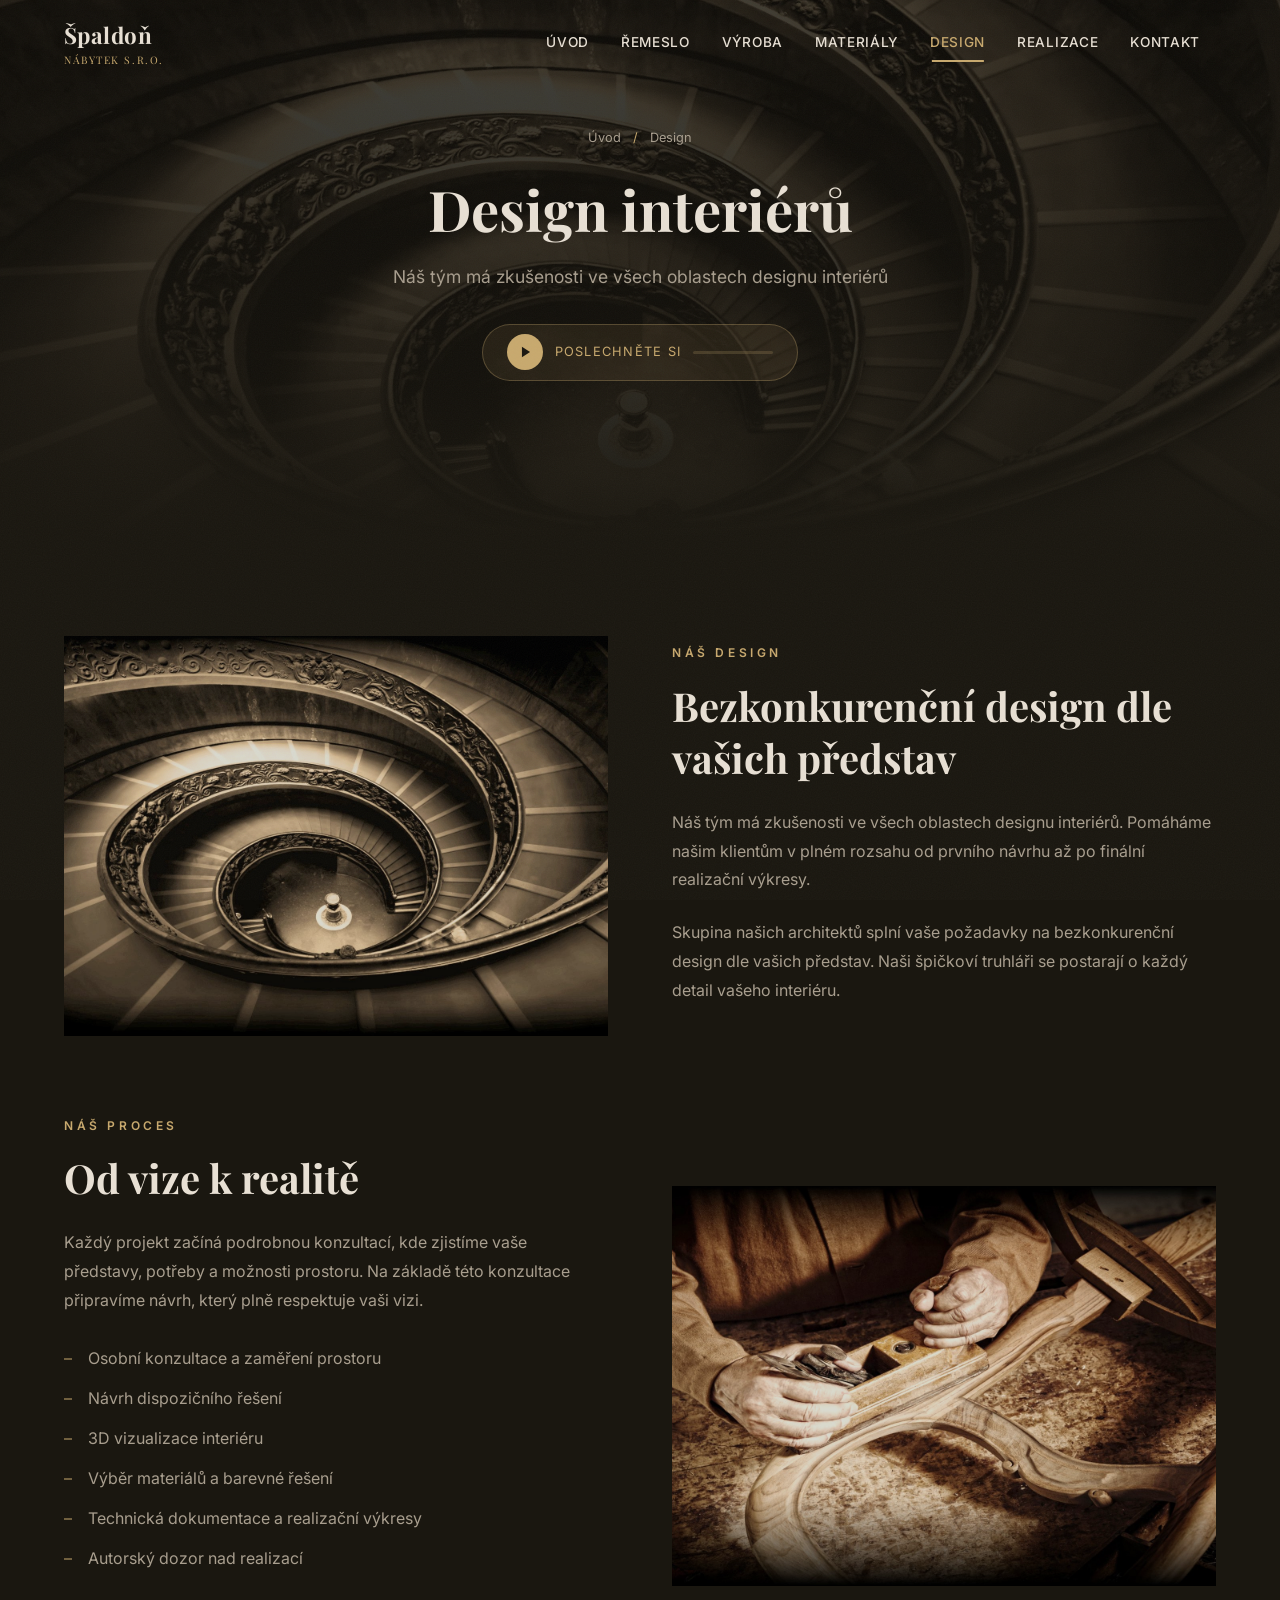
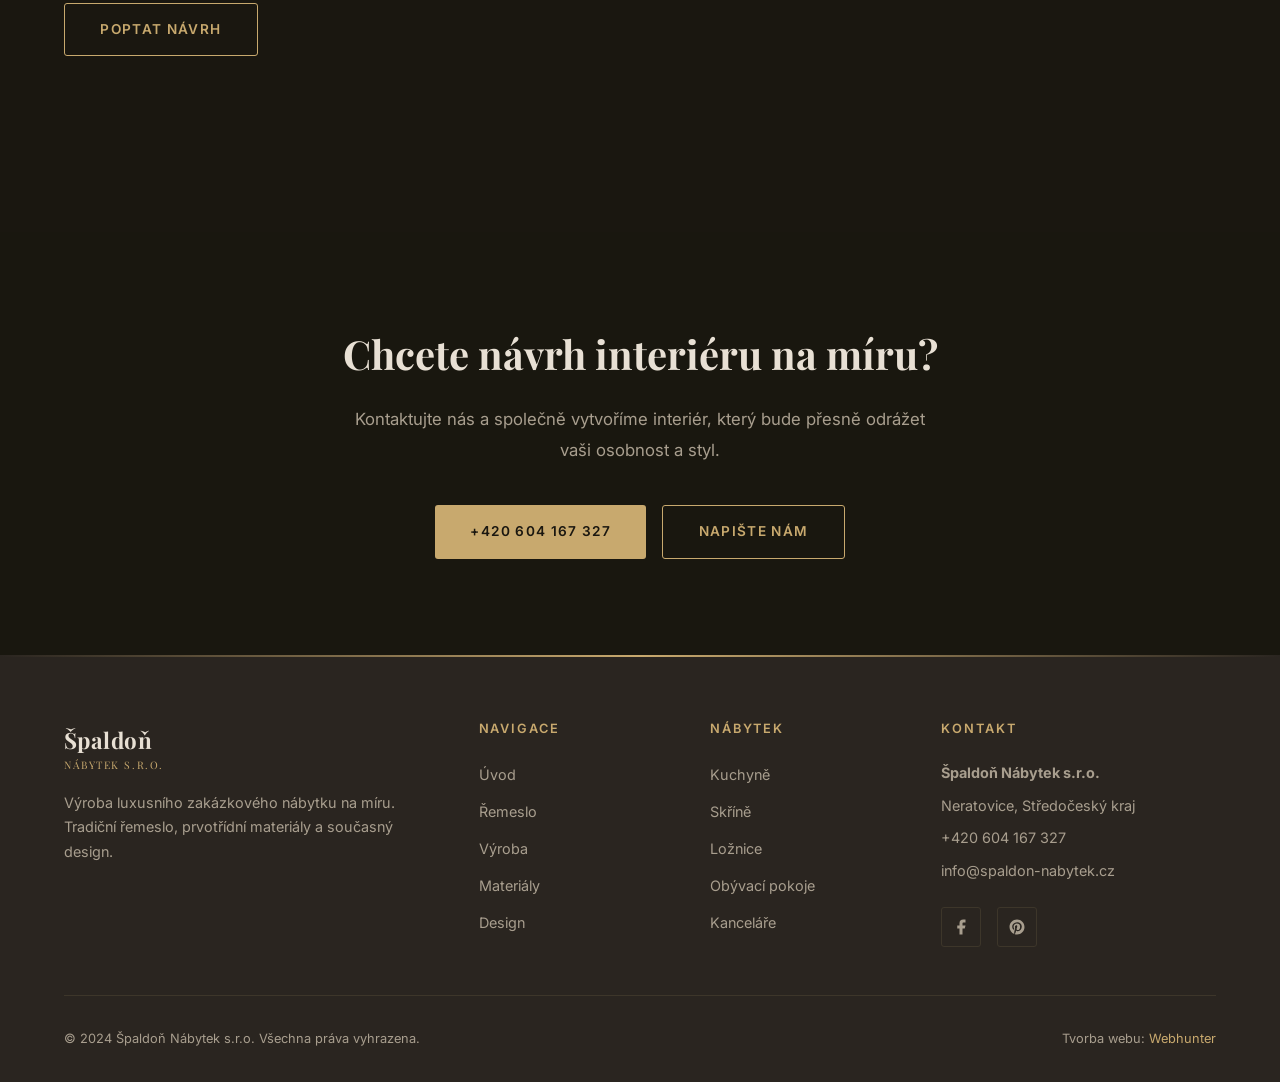
==== commit aa68f534: "Optimalizace obrázků pro rychlejší načítání - Komprese JPEG: strip EXIF, quality 80 (celkem 5.7MB → " ====
--- a/design.html
+++ b/design.html
@@ -16,6 +16,7 @@
   <link rel="preconnect" href="https://fonts.gstatic.com" crossorigin>
   <link href="https://fonts.googleapis.com/css2?family=Inter:wght@400;500;600;700&family=Playfair+Display:wght@400;700&display=swap" rel="stylesheet">
   <link rel="stylesheet" href="css/style.css">
+  <link rel="preload" as="image" href="assets/images/design.webp" type="image/webp">
 </head>
 <body>
 
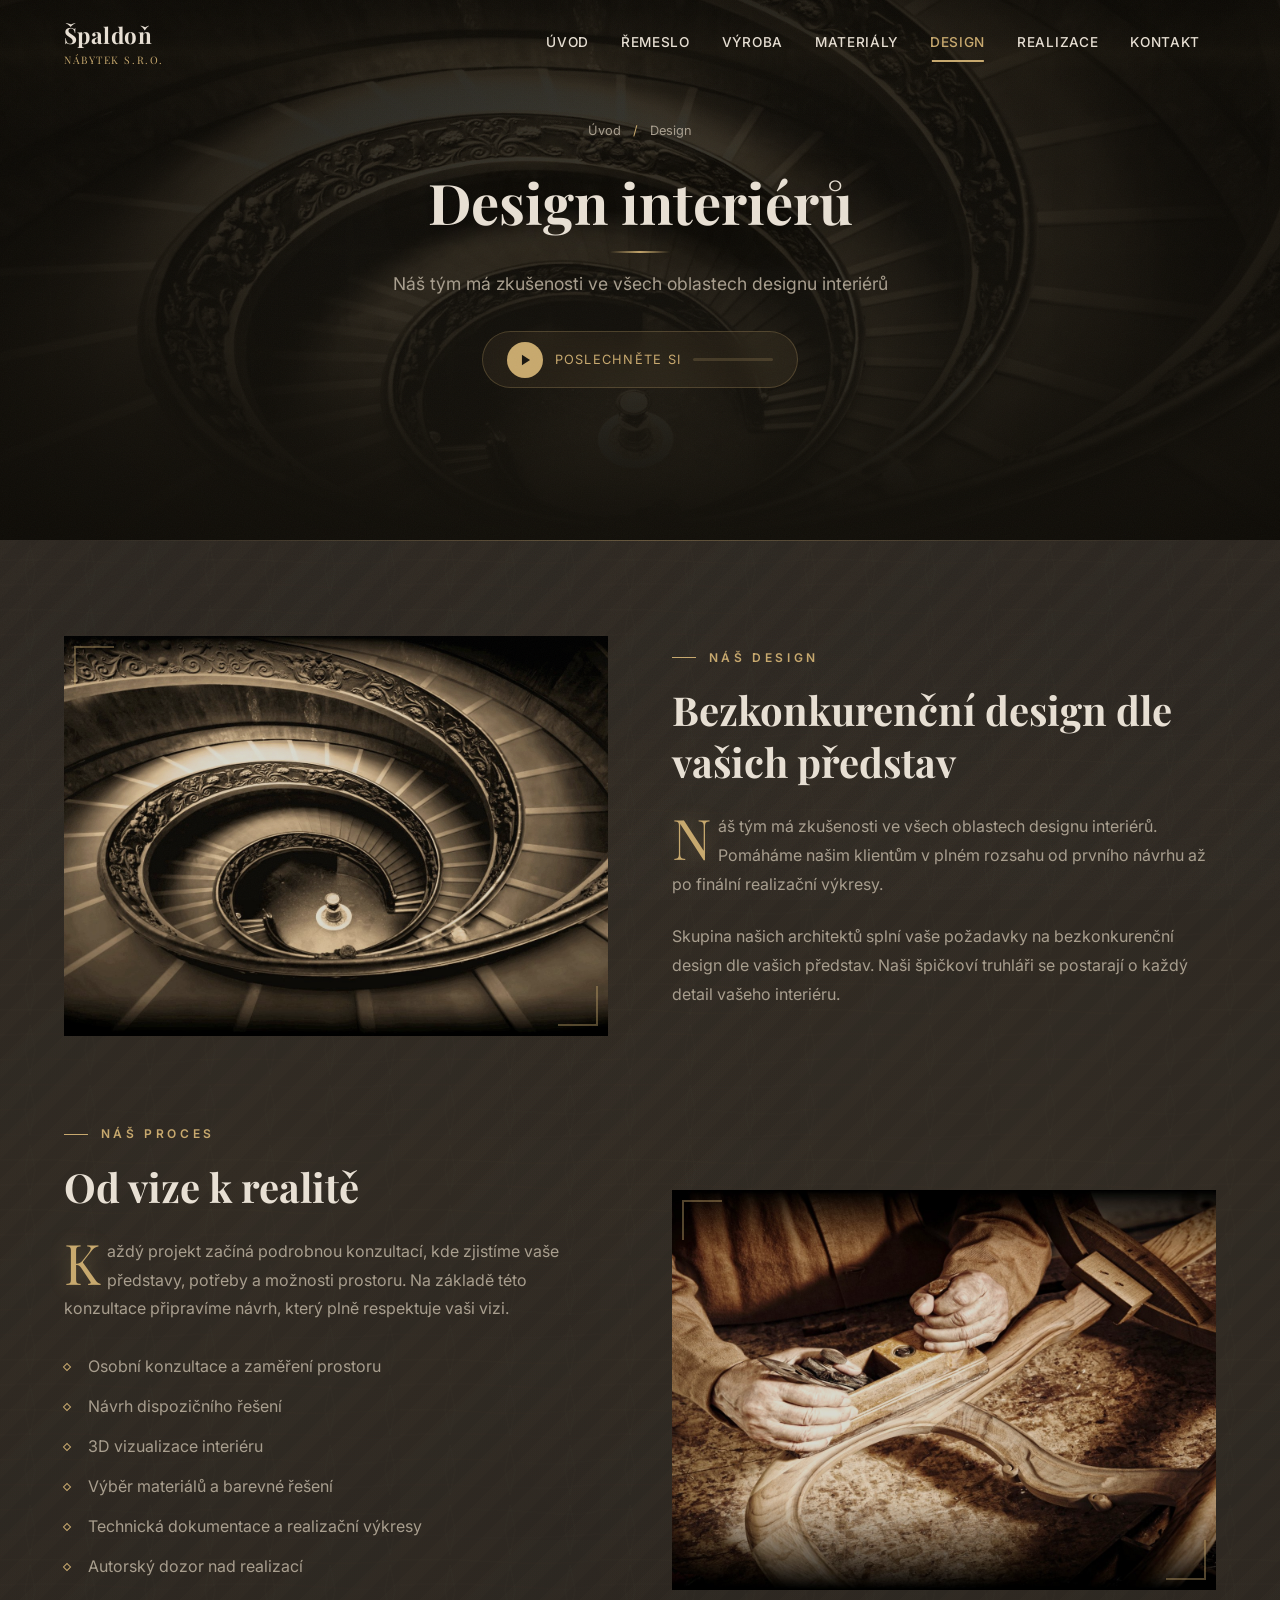
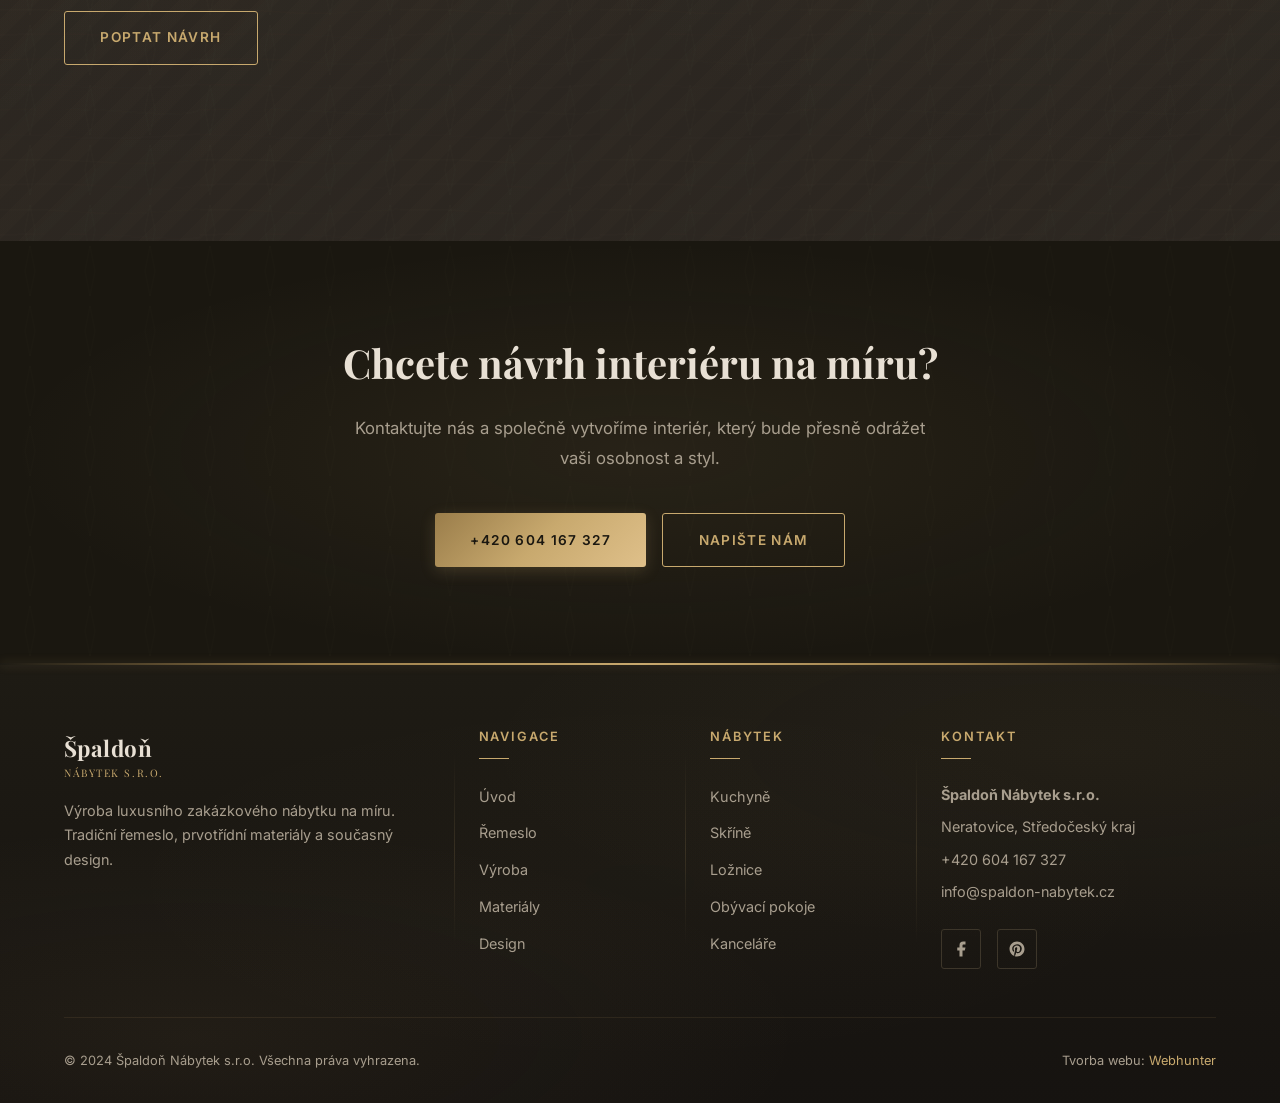
==== commit 5e9a73b5: "Kompletní redesign - luxusní premium vizuál - Animované zlaté částice v hero sekci (12 particles, 3 " ====
--- a/design.html
+++ b/design.html
@@ -19,6 +19,8 @@
   <link rel="preload" as="image" href="assets/images/design.webp" type="image/webp">
 </head>
 <body>
+
+  <div class="scroll-progress"></div>
 
   <!-- HEADER -->
   <header class="header">
--- a/css/style.css
+++ b/css/style.css
@@ -20,6 +20,7 @@
   --font-body: 'Inter', 'Segoe UI', Tahoma, Geneva, Verdana, sans-serif;
   --max-width: 1200px;
   --transition: 0.3s ease;
+  --scroll-progress: 0;
 }
 
 html {
@@ -44,10 +45,134 @@
   inset: 0;
   pointer-events: none;
   z-index: 9998;
-  opacity: 0.035;
+  opacity: 0.03;
   background-image: url("data:image/svg+xml,%3Csvg viewBox='0 0 256 256' xmlns='http://www.w3.org/2000/svg'%3E%3Cfilter id='noise'%3E%3CfeTurbulence type='fractalNoise' baseFrequency='0.85' numOctaves='4' stitchTiles='stitch'/%3E%3C/filter%3E%3Crect width='100%25' height='100%25' filter='url(%23noise)'/%3E%3C/svg%3E");
   background-repeat: repeat;
   background-size: 256px 256px;
+}
+
+/* ===== SCROLL PROGRESS BAR ===== */
+.scroll-progress {
+  position: fixed;
+  top: 0;
+  left: 0;
+  width: calc(var(--scroll-progress) * 100%);
+  height: 3px;
+  background: linear-gradient(90deg, var(--color-accent-dark), var(--color-accent), var(--color-accent-light));
+  z-index: 10000;
+  transition: width 0.1s linear;
+  box-shadow: 0 0 10px rgba(200, 169, 110, 0.5), 0 0 5px rgba(200, 169, 110, 0.3);
+}
+
+/* ===== KEYFRAME ANIMATIONS ===== */
+@keyframes gentleFloat {
+  0%, 100% { transform: translateY(0); }
+  50% { transform: translateY(-10px); }
+}
+
+@keyframes pulseGlow {
+  0%, 100% { box-shadow: 0 0 20px rgba(200, 169, 110, 0.1); }
+  50% { box-shadow: 0 0 40px rgba(200, 169, 110, 0.3), 0 0 60px rgba(200, 169, 110, 0.1); }
+}
+
+@keyframes shimmer {
+  0% { background-position: -200% center; }
+  100% { background-position: 200% center; }
+}
+
+@keyframes sparkle {
+  0%, 100% { opacity: 0; transform: scale(0) rotate(0deg); }
+  50% { opacity: 1; transform: scale(1) rotate(180deg); }
+}
+
+@keyframes sweepLight {
+  0% { transform: translateX(-100%) skewX(-15deg); }
+  100% { transform: translateX(300%) skewX(-15deg); }
+}
+
+@keyframes fadeInGoldLine {
+  0% { width: 0; opacity: 0; }
+  100% { width: 80px; opacity: 1; }
+}
+
+@keyframes rotateSlowly {
+  0% { transform: rotate(0deg); }
+  100% { transform: rotate(360deg); }
+}
+
+@keyframes statPulse {
+  0%, 100% { box-shadow: 0 0 0 0 rgba(200, 169, 110, 0.2); }
+  50% { box-shadow: 0 0 30px 5px rgba(200, 169, 110, 0.15); }
+}
+
+@keyframes scanLine {
+  0% { top: -5%; }
+  100% { top: 105%; }
+}
+
+@keyframes particleDrift1 {
+  0% { transform: translate(0, 0) scale(1); opacity: 0; }
+  10% { opacity: 1; }
+  90% { opacity: 1; }
+  100% { transform: translate(100px, -300px) scale(0); opacity: 0; }
+}
+
+@keyframes particleDrift2 {
+  0% { transform: translate(0, 0) scale(0.5); opacity: 0; }
+  15% { opacity: 0.8; }
+  85% { opacity: 0.8; }
+  100% { transform: translate(-80px, -350px) scale(0); opacity: 0; }
+}
+
+@keyframes particleDrift3 {
+  0% { transform: translate(0, 0) scale(0.7); opacity: 0; }
+  20% { opacity: 0.6; }
+  80% { opacity: 0.6; }
+  100% { transform: translate(60px, -280px) scale(0); opacity: 0; }
+}
+
+@keyframes ornamentSpin {
+  0% { transform: translate(-50%, -50%) rotate(0deg); }
+  100% { transform: translate(-50%, -50%) rotate(360deg); }
+}
+
+/* ===== WOOD GRAIN TEXTURE (SVG-based) ===== */
+/* Used as background pattern for sections */
+
+/* ===== DECORATIVE BACKGROUNDS ===== */
+/* Subtle art-deco pattern for light sections */
+.section[style*="bg-light"],
+.section:nth-child(even) {
+  position: relative;
+}
+
+/* Ornamental corner flourishes */
+.ornament-frame {
+  position: relative;
+}
+
+.ornament-frame::before,
+.ornament-frame::after {
+  content: '';
+  position: absolute;
+  width: 60px;
+  height: 60px;
+  border-color: var(--color-accent);
+  border-style: solid;
+  opacity: 0.2;
+  pointer-events: none;
+}
+
+.ornament-frame::before {
+  top: -1px;
+  left: -1px;
+  border-width: 2px 0 0 2px;
+}
+
+.ornament-frame::after {
+  bottom: -1px;
+  right: -1px;
+  border-width: 0 2px 2px 0;
 }
 
 img {
@@ -232,16 +357,107 @@
   transform: scale(1.0);
 }
 
+/* Cinematic vignette effect */
 .hero-overlay {
   position: absolute;
   inset: 0;
+  background:
+    radial-gradient(
+      ellipse at center,
+      transparent 30%,
+      rgba(10, 8, 4, 0.4) 60%,
+      rgba(10, 8, 4, 0.8) 100%
+    ),
+    linear-gradient(
+      to bottom,
+      rgba(26, 23, 16, 0.2) 0%,
+      rgba(26, 23, 16, 0.1) 20%,
+      rgba(26, 23, 16, 0.3) 50%,
+      rgba(26, 23, 16, 0.7) 80%,
+      rgba(26, 23, 16, 0.98) 100%
+    ),
+    url("data:image/svg+xml,%3Csvg width='100' height='100' viewBox='0 0 100 100' xmlns='http://www.w3.org/2000/svg'%3E%3Cpath d='M50 0 L55 45 L100 50 L55 55 L50 100 L45 55 L0 50 L45 45 Z' fill='%23c8a96e' opacity='0.015'/%3E%3C/svg%3E");
+  background-size: 100% 100%, 100% 100%, 120px 120px;
+}
+
+/* Animated scan line / light sweep effect on hero */
+.hero-overlay::before {
+  content: '';
+  position: absolute;
+  top: -5%;
+  left: 0;
+  width: 100%;
+  height: 30%;
   background: linear-gradient(
     to bottom,
-    rgba(26, 23, 16, 0.3) 0%,
-    rgba(26, 23, 16, 0.5) 50%,
-    rgba(26, 23, 16, 0.95) 100%
+    transparent 0%,
+    rgba(200, 169, 110, 0.02) 40%,
+    rgba(200, 169, 110, 0.04) 50%,
+    rgba(200, 169, 110, 0.02) 60%,
+    transparent 100%
   );
-}
+  animation: scanLine 8s linear infinite;
+  pointer-events: none;
+}
+
+/* Floating gold particles in hero */
+.hero-particles {
+  position: absolute;
+  inset: 0;
+  z-index: 1;
+  pointer-events: none;
+  overflow: hidden;
+}
+
+.hero-particles .particle {
+  position: absolute;
+  width: 4px;
+  height: 4px;
+  background: radial-gradient(circle, var(--color-accent) 0%, transparent 70%);
+  border-radius: 50%;
+}
+
+.hero-particles .particle:nth-child(1) { left: 10%; bottom: 20%; animation: particleDrift1 6s ease-in-out infinite; }
+.hero-particles .particle:nth-child(2) { left: 25%; bottom: 10%; animation: particleDrift2 8s ease-in-out 1s infinite; }
+.hero-particles .particle:nth-child(3) { left: 40%; bottom: 25%; animation: particleDrift3 7s ease-in-out 0.5s infinite; }
+.hero-particles .particle:nth-child(4) { left: 55%; bottom: 15%; animation: particleDrift1 9s ease-in-out 2s infinite; }
+.hero-particles .particle:nth-child(5) { left: 70%; bottom: 30%; animation: particleDrift2 6.5s ease-in-out 1.5s infinite; }
+.hero-particles .particle:nth-child(6) { left: 85%; bottom: 20%; animation: particleDrift3 8s ease-in-out 3s infinite; }
+.hero-particles .particle:nth-child(7) { left: 15%; bottom: 40%; animation: particleDrift1 7.5s ease-in-out 2.5s infinite; }
+.hero-particles .particle:nth-child(8) { left: 60%; bottom: 35%; animation: particleDrift2 6s ease-in-out 4s infinite; }
+.hero-particles .particle:nth-child(9) { left: 45%; bottom: 5%; animation: particleDrift3 9.5s ease-in-out 0.8s infinite; }
+.hero-particles .particle:nth-child(10) { left: 80%; bottom: 10%; animation: particleDrift1 7s ease-in-out 3.5s infinite; }
+.hero-particles .particle:nth-child(11) { left: 33%; bottom: 45%; animation: particleDrift2 10s ease-in-out 1.2s infinite; }
+.hero-particles .particle:nth-child(12) { left: 92%; bottom: 40%; animation: particleDrift3 8.5s ease-in-out 2.8s infinite; }
+
+/* Hero decorative ornament */
+.hero-ornament {
+  position: relative;
+  display: flex;
+  justify-content: center;
+  margin-bottom: 1.5rem;
+  z-index: 2;
+}
+
+.hero-ornament .ornament-diamond {
+  width: 12px;
+  height: 12px;
+  border: 1.5px solid var(--color-accent);
+  transform: rotate(45deg);
+  opacity: 0.6;
+  animation: pulseGlow 4s ease-in-out infinite;
+}
+
+.hero-ornament .ornament-line {
+  width: 60px;
+  height: 1px;
+  background: linear-gradient(to var(--dir, right), var(--color-accent), transparent);
+  align-self: center;
+  margin: 0 1rem;
+}
+
+.hero-ornament .ornament-line:first-child { --dir: right; }
+.hero-ornament .ornament-line:last-child { --dir: left; }
 
 .hero-content {
   position: relative;
@@ -258,11 +474,36 @@
   text-transform: uppercase;
   color: var(--color-accent);
   margin-bottom: 1.5rem;
-}
+  display: flex;
+  align-items: center;
+  justify-content: center;
+  gap: 1.2rem;
+}
+
+.hero-subtitle::before,
+.hero-subtitle::after {
+  content: '';
+  width: 40px;
+  height: 1px;
+  background: linear-gradient(to var(--dir, right), var(--color-accent), transparent);
+}
+
+.hero-subtitle::before { --dir: right; }
+.hero-subtitle::after { --dir: left; }
 
 .hero h1 {
   margin-bottom: 1.5rem;
   font-size: clamp(2.2rem, 6vw, 4rem);
+  text-shadow: 0 2px 40px rgba(0, 0, 0, 0.5), 0 0 80px rgba(200, 169, 110, 0.1);
+}
+
+.hero h1::after {
+  content: '';
+  display: block;
+  width: 80px;
+  height: 2px;
+  background: linear-gradient(to right, transparent, var(--color-accent), transparent);
+  margin: 1rem auto 0;
 }
 
 .hero-description {
@@ -278,18 +519,20 @@
   display: inline-flex;
   align-items: center;
   gap: 0.75rem;
-  background: rgba(200, 169, 110, 0.1);
-  border: 1px solid rgba(200, 169, 110, 0.3);
+  background: rgba(200, 169, 110, 0.08);
+  border: 1px solid rgba(200, 169, 110, 0.25);
   border-radius: 50px;
   padding: 0.6rem 1.5rem;
   cursor: pointer;
   transition: all var(--transition);
   margin-bottom: 2rem;
+  backdrop-filter: blur(10px);
 }
 
 .audio-player:hover {
-  background: rgba(200, 169, 110, 0.2);
+  background: rgba(200, 169, 110, 0.15);
   border-color: var(--color-accent);
+  box-shadow: 0 0 20px rgba(200, 169, 110, 0.15);
 }
 
 .audio-player .play-icon {
@@ -301,11 +544,12 @@
   align-items: center;
   justify-content: center;
   flex-shrink: 0;
-  transition: background var(--transition);
+  transition: background var(--transition), box-shadow var(--transition);
 }
 
 .audio-player:hover .play-icon {
   background: var(--color-accent-light);
+  box-shadow: 0 0 15px rgba(200, 169, 110, 0.4);
 }
 
 .audio-player .play-icon svg {
@@ -367,18 +611,39 @@
   cursor: pointer;
   transition: all var(--transition);
   text-decoration: none;
+  position: relative;
+  overflow: hidden;
 }
 
 .btn-primary {
-  background: var(--color-accent);
+  background: linear-gradient(135deg, var(--color-accent-dark), var(--color-accent), var(--color-accent-light));
   color: var(--color-bg);
+  box-shadow: 0 4px 15px rgba(200, 169, 110, 0.2);
+}
+
+/* Animated shimmer on primary buttons */
+.btn-primary::before {
+  content: '';
+  position: absolute;
+  top: 0;
+  left: -100%;
+  width: 60%;
+  height: 100%;
+  background: linear-gradient(
+    90deg,
+    transparent,
+    rgba(255, 255, 255, 0.25),
+    transparent
+  );
+  transition: none;
+  animation: shimmer 4s ease-in-out infinite;
 }
 
 .btn-primary:hover {
-  background: var(--color-accent-light);
+  background: linear-gradient(135deg, var(--color-accent), var(--color-accent-light), #efd4a0);
   color: var(--color-bg);
   transform: translateY(-2px);
-  box-shadow: 0 8px 25px rgba(200, 169, 110, 0.3);
+  box-shadow: 0 8px 30px rgba(200, 169, 110, 0.4), 0 0 20px rgba(200, 169, 110, 0.2);
 }
 
 .btn-outline {
@@ -387,15 +652,92 @@
   border: 1px solid var(--color-accent);
 }
 
+.btn-outline::before {
+  content: '';
+  position: absolute;
+  top: 0;
+  left: 0;
+  width: 0;
+  height: 100%;
+  background: var(--color-accent);
+  transition: width 0.4s ease;
+  z-index: -1;
+}
+
 .btn-outline:hover {
-  background: var(--color-accent);
   color: var(--color-bg);
   transform: translateY(-2px);
+  box-shadow: 0 8px 25px rgba(200, 169, 110, 0.25);
+}
+
+.btn-outline:hover::before {
+  width: 100%;
 }
 
 /* ===== SECTIONS ===== */
 .section {
   padding: 6rem 0;
+  position: relative;
+  overflow: hidden;
+}
+
+/* Wood grain texture for all sections (using layered SVG) */
+.section::before {
+  content: '';
+  position: absolute;
+  inset: 0;
+  background-image:
+    url("data:image/svg+xml,%3Csvg width='200' height='200' viewBox='0 0 200 200' xmlns='http://www.w3.org/2000/svg'%3E%3Cdefs%3E%3ClinearGradient id='g1' x1='0%25' y1='0%25' x2='100%25' y2='100%25'%3E%3Cstop offset='0%25' stop-color='%23c8a96e' stop-opacity='0.02'/%3E%3Cstop offset='100%25' stop-color='%23c8a96e' stop-opacity='0'/%3E%3C/linearGradient%3E%3C/defs%3E%3Cpath d='M0 20 Q50 18 100 22 T200 20' fill='none' stroke='%23c8a96e' stroke-width='0.4' opacity='0.04'/%3E%3Cpath d='M0 45 Q60 42 120 47 T200 44' fill='none' stroke='%23c8a96e' stroke-width='0.3' opacity='0.03'/%3E%3Cpath d='M0 70 Q40 68 80 72 T200 69' fill='none' stroke='%23c8a96e' stroke-width='0.4' opacity='0.04'/%3E%3Cpath d='M0 95 Q70 92 140 97 T200 94' fill='none' stroke='%23c8a96e' stroke-width='0.3' opacity='0.03'/%3E%3Cpath d='M0 120 Q55 117 110 122 T200 119' fill='none' stroke='%23c8a96e' stroke-width='0.4' opacity='0.04'/%3E%3Cpath d='M0 145 Q45 143 90 147 T200 144' fill='none' stroke='%23c8a96e' stroke-width='0.3' opacity='0.03'/%3E%3Cpath d='M0 170 Q65 167 130 172 T200 169' fill='none' stroke='%23c8a96e' stroke-width='0.4' opacity='0.04'/%3E%3Cpath d='M0 195 Q35 193 70 197 T200 194' fill='none' stroke='%23c8a96e' stroke-width='0.3' opacity='0.03'/%3E%3Crect width='200' height='200' fill='url(%23g1)'/%3E%3C/svg%3E");
+  background-size: 200px 200px;
+  pointer-events: none;
+  z-index: 0;
+}
+
+/* Decorative corner ornaments on sections */
+.section > .container {
+  position: relative;
+  z-index: 1;
+}
+
+/* Decorative pattern for alternating sections */
+.section:nth-of-type(even) {
+  background-color: var(--color-bg-light);
+  background-image:
+    radial-gradient(circle at 20% 50%, rgba(200, 169, 110, 0.04) 0%, transparent 50%),
+    radial-gradient(circle at 80% 50%, rgba(200, 169, 110, 0.04) 0%, transparent 50%),
+    radial-gradient(circle at 50% 20%, rgba(200, 169, 110, 0.02) 0%, transparent 40%),
+    linear-gradient(135deg, rgba(200, 169, 110, 0.01) 25%, transparent 25%, transparent 50%, rgba(200, 169, 110, 0.01) 50%, rgba(200, 169, 110, 0.01) 75%, transparent 75%),
+    url("data:image/svg+xml,%3Csvg width='60' height='60' viewBox='0 0 60 60' xmlns='http://www.w3.org/2000/svg'%3E%3Cpath d='M30 5 L35 30 L30 55 L25 30 Z' fill='none' stroke='%23c8a96e' stroke-width='0.3' opacity='0.06'/%3E%3C/svg%3E");
+  background-size: 100% 100%, 100% 100%, 100% 100%, 40px 40px, 60px 60px;
+}
+
+/* Decorative top/bottom borders with fade */
+.section:nth-of-type(even)::after {
+  content: '';
+  position: absolute;
+  top: 0;
+  left: 5%;
+  right: 5%;
+  height: 1px;
+  background: linear-gradient(to right, transparent, rgba(200, 169, 110, 0.35), transparent);
+  z-index: 1;
+}
+
+/* Section reveal gold accent line */
+.section-gold-line {
+  position: absolute;
+  bottom: 0;
+  left: 5%;
+  right: 5%;
+  height: 1px;
+  background: linear-gradient(to right, transparent, rgba(200, 169, 110, 0.35), transparent);
+  z-index: 1;
+}
+
+/* Section reveal animation: animated gold line */
+.section.visible .section-header .divider::before,
+.section.visible .section-header .divider::after {
+  animation: fadeInGoldLine 1s ease forwards;
 }
 
 .section-header {
@@ -411,7 +753,27 @@
   text-transform: uppercase;
   color: var(--color-accent);
   margin-bottom: 1rem;
-  display: block;
+  display: inline-flex;
+  align-items: center;
+  gap: 0.8rem;
+}
+
+.section-label::before {
+  content: '';
+  width: 24px;
+  height: 1px;
+  background: var(--color-accent);
+}
+
+.section-header .section-label {
+  justify-content: center;
+}
+
+.section-header .section-label::after {
+  content: '';
+  width: 24px;
+  height: 1px;
+  background: var(--color-accent);
 }
 
 .section-header h2 {
@@ -424,125 +786,57 @@
   line-height: 1.8;
 }
 
-/* Decorative diamond separator */
+/* Decorative diamond separator - enhanced with dual lines */
 .divider {
-  display: flex;
-  align-items: center;
-  justify-content: center;
-  gap: 0.75rem;
+  width: 200px;
+  height: 14px;
   margin: 1.5rem auto;
-  width: 120px;
-}
-
-.divider::before,
-.divider::after {
-  content: '';
-  flex: 1;
-  height: 1px;
-  background: var(--color-accent);
+  position: relative;
+  display: block;
+  background: transparent;
 }
 
 .divider::before {
-  background: linear-gradient(to right, transparent, var(--color-accent));
-}
-
-.divider::after {
-  background: linear-gradient(to left, transparent, var(--color-accent));
-}
-
-/* Diamond dot in center of divider - via a pseudo on the parent won't work with ::before/::after taken.
-   We use a background approach instead. */
-
-/* We'll use a box-shadow trick for the diamond */
-.divider {
-  position: relative;
-}
-
-/* Override: use a small rotated square as diamond */
-.section-header .divider::before,
-.section-header .divider::after {
-  /* keep the lines */
-}
-
-/* Actually, let's add the diamond via an additional wrapper approach.
-   Since .divider is a div, we style it as a flex container with lines and use
-   a shadow/outline trick for the center diamond. */
-
-/* Simpler approach: the divider IS the diamond with lines */
-.divider {
-  width: 140px;
-  height: 12px;
-  position: relative;
-}
-
-.divider::before {
-  content: '';
-  position: absolute;
+  content: '';
+  position: absolute;
+  left: 0;
   top: 50%;
-  left: 0;
-  right: calc(50% + 10px);
+  width: calc(50% - 18px);
   height: 1px;
   background: linear-gradient(to right, transparent, var(--color-accent));
-  transform: translateY(-50%);
-  flex: none;
 }
 
 .divider::after {
   content: '';
   position: absolute;
+  right: 0;
   top: 50%;
-  right: 0;
-  left: calc(50% + 10px);
+  width: calc(50% - 18px);
   height: 1px;
   background: linear-gradient(to left, transparent, var(--color-accent));
-  transform: translateY(-50%);
-  flex: none;
-}
-
-/* The diamond shape itself */
+}
+
+/* Diamond center dot */
 .divider {
-  display: block;
-}
-
-/* We need a way to draw the diamond. Use box-shadow on the element itself. */
-.divider {
-  background: none;
-  border: none;
-  position: relative;
-}
-
-/* Center diamond via inset box-shadow on a pseudo -- let's just use a clean approach */
-/* Actually simplify everything: */
-
-.divider {
-  width: 140px;
-  height: 14px;
-  margin: 1.5rem auto;
-  position: relative;
-  display: flex;
-  align-items: center;
-  justify-content: center;
-  gap: 0;
-}
-
-.divider::before {
-  content: '';
-  position: absolute;
-  left: 0;
-  top: 50%;
-  width: calc(50% - 12px);
-  height: 1px;
-  background: linear-gradient(to right, transparent, var(--color-accent));
-}
-
-.divider::after {
-  content: '';
-  position: absolute;
-  right: 0;
-  top: 50%;
-  width: calc(50% - 12px);
-  height: 1px;
-  background: linear-gradient(to left, transparent, var(--color-accent));
+  background:
+    linear-gradient(45deg, transparent 35%, var(--color-accent) 35%, var(--color-accent) 65%, transparent 65%),
+    linear-gradient(-45deg, transparent 35%, var(--color-accent) 35%, var(--color-accent) 65%, transparent 65%);
+  background-size: 12px 12px;
+  background-position: center;
+  background-repeat: no-repeat;
+}
+
+/* ===== DROP CAP / INITIAL LETTER STYLING ===== */
+.about-content > p:first-of-type::first-letter,
+.content-text > p:first-of-type::first-letter {
+  font-family: var(--font-heading);
+  font-size: 3.5em;
+  float: left;
+  line-height: 0.8;
+  margin-right: 0.1em;
+  margin-top: 0.05em;
+  color: var(--color-accent);
+  text-shadow: 0 0 20px rgba(200, 169, 110, 0.3);
 }
 
 /* ===== ABOUT / INTRO SECTION ===== */
@@ -571,14 +865,46 @@
   transform: scale(1.03);
 }
 
+.about-image::before {
+  content: '';
+  position: absolute;
+  top: 10px;
+  left: 10px;
+  width: 50px;
+  height: 50px;
+  border-top: 2px solid var(--color-accent);
+  border-left: 2px solid var(--color-accent);
+  pointer-events: none;
+  opacity: 0.5;
+  z-index: 3;
+  transition: all 0.4s ease;
+}
+
+.about-image:hover::before {
+  width: 70px;
+  height: 70px;
+  opacity: 0.8;
+}
+
 .about-image::after {
   content: '';
   position: absolute;
-  inset: 0;
-  border: 1px solid var(--color-accent);
-  margin: 15px;
+  bottom: 10px;
+  right: 10px;
+  width: 50px;
+  height: 50px;
+  border-bottom: 2px solid var(--color-accent);
+  border-right: 2px solid var(--color-accent);
   pointer-events: none;
-  opacity: 0.3;
+  opacity: 0.5;
+  z-index: 3;
+  transition: all 0.4s ease;
+}
+
+.about-image:hover::after {
+  width: 70px;
+  height: 70px;
+  opacity: 0.8;
 }
 
 .about-content h2 {
@@ -591,7 +917,7 @@
   line-height: 1.8;
 }
 
-/* ===== SERVICES GRID ===== */
+/* ===== SERVICES GRID - Glassmorphism ===== */
 .services-grid {
   display: grid;
   grid-template-columns: repeat(auto-fit, minmax(280px, 1fr));
@@ -606,7 +932,15 @@
   align-items: flex-end;
   text-decoration: none;
   color: var(--color-text);
-  transition: border-color var(--transition);
+  transition: border-color var(--transition), transform 0.4s ease, box-shadow 0.4s ease;
+  border-radius: 4px;
+}
+
+.service-card:hover {
+  transform: translateY(-5px);
+  box-shadow:
+    0 20px 40px rgba(0, 0, 0, 0.4),
+    0 0 30px rgba(200, 169, 110, 0.1);
 }
 
 .service-card::after {
@@ -616,9 +950,10 @@
   left: 0;
   right: 0;
   height: 3px;
-  background: var(--color-accent);
+  background: linear-gradient(90deg, var(--color-accent-dark), var(--color-accent), var(--color-accent-light));
   transform: scaleX(0);
   transition: transform 0.4s ease;
+  z-index: 3;
 }
 
 .service-card:hover::after {
@@ -644,12 +979,27 @@
   z-index: 2;
   padding: 2rem;
   width: 100%;
-  background: linear-gradient(to top, rgba(26, 23, 16, 0.95) 0%, transparent 100%);
+  background: linear-gradient(to top, rgba(26, 23, 16, 0.95) 0%, rgba(26, 23, 16, 0.6) 60%, transparent 100%);
+  backdrop-filter: blur(3px);
 }
 
 .service-card-content h3 {
   margin-bottom: 0.5rem;
   font-size: 1.4rem;
+}
+
+.service-card-content h3::before {
+  content: '';
+  display: block;
+  width: 30px;
+  height: 2px;
+  background: var(--color-accent);
+  margin-bottom: 0.6rem;
+  transition: width 0.4s ease;
+}
+
+.service-card:hover .service-card-content h3::before {
+  width: 50px;
 }
 
 .service-card-content p {
@@ -704,6 +1054,7 @@
   background: var(--color-accent);
   color: var(--color-bg);
   border-color: var(--color-accent);
+  box-shadow: 0 0 15px rgba(200, 169, 110, 0.2);
 }
 
 .gallery-grid {
@@ -730,22 +1081,24 @@
 
 .gallery-item:hover img {
   filter: sepia(0) brightness(1);
-  transform: scale(1.08) rotate(0.5deg);
-}
-
+  transform: scale(1.08);
+}
+
+/* Overlay slide-up effect instead of just fade */
 .gallery-item-overlay {
   position: absolute;
   inset: 0;
-  background: var(--color-overlay);
+  background: linear-gradient(to top, rgba(20, 17, 10, 0.95) 0%, rgba(20, 17, 10, 0.5) 40%, transparent 100%);
   display: flex;
-  align-items: center;
+  align-items: flex-end;
   justify-content: center;
-  opacity: 0;
-  transition: opacity var(--transition);
+  padding-bottom: 2rem;
+  transform: translateY(100%);
+  transition: transform 0.4s cubic-bezier(0.25, 0.46, 0.45, 0.94);
 }
 
 .gallery-item:hover .gallery-item-overlay {
-  opacity: 1;
+  transform: translateY(0);
 }
 
 .gallery-item-overlay span {
@@ -753,14 +1106,64 @@
   font-size: 1.1rem;
   color: var(--color-accent);
   letter-spacing: 0.05em;
+  position: relative;
+}
+
+.gallery-item-overlay span::before {
+  content: '';
+  display: block;
+  width: 30px;
+  height: 2px;
+  background: var(--color-accent);
+  margin: 0 auto 0.5rem;
+}
+
+/* Gallery item gold accent line at bottom */
+.gallery-item::after {
+  content: '';
+  position: absolute;
+  bottom: 0;
+  left: 0;
+  right: 0;
+  height: 2px;
+  background: var(--color-accent);
+  transform: scaleX(0);
+  transition: transform 0.4s ease;
+  z-index: 3;
+}
+
+.gallery-item:hover::after {
+  transform: scaleX(1);
 }
 
 /* ===== STATS ===== */
 .stats {
-  background: var(--color-bg-light);
+  background-color: var(--color-bg-light);
+  background-image:
+    radial-gradient(ellipse at 50% 0%, rgba(200, 169, 110, 0.1) 0%, transparent 60%),
+    radial-gradient(ellipse at 50% 100%, rgba(200, 169, 110, 0.06) 0%, transparent 50%),
+    url("data:image/svg+xml,%3Csvg width='80' height='80' viewBox='0 0 80 80' xmlns='http://www.w3.org/2000/svg'%3E%3Ccircle cx='40' cy='40' r='1.5' fill='%23c8a96e' opacity='0.08'/%3E%3C/svg%3E");
+  background-size: 100% 100%, 100% 100%, 80px 80px;
   border-top: 1px solid var(--color-border);
   border-bottom: 1px solid var(--color-border);
-}
+  position: relative;
+  overflow: hidden;
+}
+
+.stats::before,
+.stats::after {
+  content: '';
+  position: absolute;
+  top: 50%;
+  transform: translateY(-50%) rotate(45deg);
+  width: 200px;
+  height: 200px;
+  border: 1px solid rgba(200, 169, 110, 0.08);
+  pointer-events: none;
+}
+
+.stats::before { left: -100px; }
+.stats::after { right: -100px; }
 
 .stats-grid {
   display: grid;
@@ -770,8 +1173,41 @@
 }
 
 .stat-item {
-  padding: 1.5rem 1rem;
-  position: relative;
+  padding: 2rem 1rem;
+  position: relative;
+}
+
+/* Circular decorative border around stat */
+.stat-item-inner {
+  position: relative;
+  display: inline-block;
+}
+
+.stat-item-inner::before {
+  content: '';
+  position: absolute;
+  top: 50%;
+  left: 50%;
+  transform: translate(-50%, -50%);
+  width: 90px;
+  height: 90px;
+  border-radius: 50%;
+  border: 1px solid rgba(200, 169, 110, 0.2);
+  animation: statPulse 3s ease-in-out infinite;
+  pointer-events: none;
+}
+
+.stat-item-inner::after {
+  content: '';
+  position: absolute;
+  top: 50%;
+  left: 50%;
+  transform: translate(-50%, -50%);
+  width: 110px;
+  height: 110px;
+  border-radius: 50%;
+  border: 1px solid rgba(200, 169, 110, 0.08);
+  pointer-events: none;
 }
 
 .stat-item::after {
@@ -781,7 +1217,7 @@
   top: 20%;
   height: 60%;
   width: 1px;
-  background: var(--color-border);
+  background: linear-gradient(to bottom, transparent, var(--color-border), transparent);
 }
 
 .stat-item:last-child::after {
@@ -794,6 +1230,7 @@
   margin-bottom: 0.5rem;
   font-weight: 700;
   letter-spacing: -0.02em;
+  text-shadow: 0 0 30px rgba(200, 169, 110, 0.2);
 }
 
 .stat-item p {
@@ -803,6 +1240,11 @@
   letter-spacing: 0.1em;
 }
 
+/* Counter animation styling */
+.counter {
+  display: inline;
+}
+
 /* ===== CTA SECTION ===== */
 .cta {
   position: relative;
@@ -823,7 +1265,11 @@
 .cta-overlay {
   position: absolute;
   inset: 0;
-  background: rgba(26, 23, 16, 0.8);
+  background:
+    radial-gradient(ellipse at center, rgba(200, 169, 110, 0.08) 0%, transparent 70%),
+    url("data:image/svg+xml,%3Csvg width='60' height='60' viewBox='0 0 60 60' xmlns='http://www.w3.org/2000/svg'%3E%3Cpath d='M30 5 L35 30 L30 55 L25 30 Z' fill='none' stroke='%23c8a96e' stroke-width='0.3' opacity='0.05'/%3E%3C/svg%3E"),
+    linear-gradient(rgba(26, 23, 16, 0.85), rgba(26, 23, 16, 0.85));
+  background-size: 100% 100%, 60px 60px, 100% 100%;
 }
 
 .cta-content {
@@ -870,12 +1316,54 @@
 }
 
 .page-hero .hero-overlay {
+  background:
+    radial-gradient(
+      ellipse at center,
+      transparent 30%,
+      rgba(10, 8, 4, 0.4) 60%,
+      rgba(10, 8, 4, 0.7) 100%
+    ),
+    linear-gradient(
+      to bottom,
+      rgba(26, 23, 16, 0.4) 0%,
+      rgba(26, 23, 16, 0.7) 70%,
+      rgba(26, 23, 16, 1) 100%
+    ),
+    url("data:image/svg+xml,%3Csvg width='100' height='100' viewBox='0 0 100 100' xmlns='http://www.w3.org/2000/svg'%3E%3Cpath d='M50 0 L55 45 L100 50 L55 55 L50 100 L45 55 L0 50 L45 45 Z' fill='%23c8a96e' opacity='0.012'/%3E%3C/svg%3E");
+  background-size: 100% 100%, 100% 100%, 100px 100px;
+}
+
+/* Scan line for page hero too */
+.page-hero .hero-overlay::before {
+  content: '';
+  position: absolute;
+  top: -5%;
+  left: 0;
+  width: 100%;
+  height: 30%;
   background: linear-gradient(
     to bottom,
-    rgba(26, 23, 16, 0.4) 0%,
-    rgba(26, 23, 16, 0.7) 70%,
-    rgba(26, 23, 16, 1) 100%
+    transparent 0%,
+    rgba(200, 169, 110, 0.02) 40%,
+    rgba(200, 169, 110, 0.04) 50%,
+    rgba(200, 169, 110, 0.02) 60%,
+    transparent 100%
   );
+  animation: scanLine 8s linear infinite;
+  pointer-events: none;
+}
+
+.page-hero-content h1 {
+  text-shadow: 0 2px 40px rgba(0, 0, 0, 0.5);
+}
+
+.page-hero-content h1::after {
+  content: '';
+  display: block;
+  width: 60px;
+  height: 2px;
+  background: linear-gradient(to right, transparent, var(--color-accent), transparent);
+  margin: 0.8rem auto 0;
 }
 
 .page-hero-content {
@@ -935,11 +1423,64 @@
   overflow: hidden;
 }
 
+.content-image::before {
+  content: '';
+  position: absolute;
+  top: 10px;
+  left: 10px;
+  width: 40px;
+  height: 40px;
+  border-top: 2px solid var(--color-accent);
+  border-left: 2px solid var(--color-accent);
+  pointer-events: none;
+  opacity: 0.4;
+  z-index: 3;
+  transition: all 0.4s ease;
+}
+
+.content-image:hover::before {
+  width: 60px;
+  height: 60px;
+  opacity: 0.7;
+}
+
+.content-image::after {
+  content: '';
+  position: absolute;
+  bottom: 10px;
+  right: 10px;
+  width: 40px;
+  height: 40px;
+  border-bottom: 2px solid var(--color-accent);
+  border-right: 2px solid var(--color-accent);
+  pointer-events: none;
+  opacity: 0.4;
+  z-index: 3;
+  transition: all 0.4s ease;
+}
+
+.content-image:hover::after {
+  width: 60px;
+  height: 60px;
+  opacity: 0.7;
+}
+
 .content-image img {
   width: 100%;
   height: 400px;
   object-fit: cover;
   filter: sepia(0.2) brightness(0.85);
+  transition: all 0.6s ease;
+}
+
+.content-image:hover img {
+  filter: sepia(0.1) brightness(0.95);
+  transform: scale(1.03);
+}
+
+/* Depth inner shadow on content images */
+.content-image {
+  box-shadow: inset 0 0 30px rgba(0, 0, 0, 0.3);
 }
 
 .content-text h2 {
@@ -974,10 +1515,11 @@
   position: absolute;
   left: 0;
   top: 50%;
-  transform: translateY(-50%);
-  width: 8px;
-  height: 1px;
-  background: var(--color-accent);
+  transform: translateY(-50%) rotate(45deg);
+  width: 6px;
+  height: 6px;
+  border: 1px solid var(--color-accent);
+  background: transparent;
 }
 
 /* ===== CONTACT ===== */
@@ -1002,6 +1544,12 @@
   align-items: center;
   justify-content: center;
   flex-shrink: 0;
+  transition: all var(--transition);
+}
+
+.contact-info-item:hover .icon {
+  border-color: var(--color-accent);
+  box-shadow: 0 0 15px rgba(200, 169, 110, 0.15);
 }
 
 .contact-info-item .icon svg {
@@ -1051,21 +1599,23 @@
 .form-group textarea,
 .form-group select {
   padding: 0.9rem 1rem;
-  background: var(--color-bg-light);
+  background: rgba(42, 37, 32, 0.8);
   border: 1px solid var(--color-border);
   border-radius: 3px;
   color: var(--color-text);
   font-family: var(--font-body);
   font-size: 0.95rem;
-  transition: border-color var(--transition), box-shadow var(--transition);
+  transition: border-color var(--transition), box-shadow var(--transition), background var(--transition);
   outline: none;
+  backdrop-filter: blur(5px);
 }
 
 .form-group input:focus,
 .form-group textarea:focus,
 .form-group select:focus {
   border-color: var(--color-accent);
-  box-shadow: 0 0 0 3px rgba(200, 169, 110, 0.15), 0 0 15px rgba(200, 169, 110, 0.08);
+  box-shadow: 0 0 0 3px rgba(200, 169, 110, 0.15), 0 0 20px rgba(200, 169, 110, 0.1);
+  background: rgba(42, 37, 32, 1);
 }
 
 .form-group textarea {
@@ -1079,9 +1629,16 @@
   gap: 1.2rem;
 }
 
-/* ===== FOOTER ===== */
+/* ===== FOOTER - Premium Multi-layered ===== */
 .footer {
-  background: var(--color-bg-light);
+  background-color: #1e1b14;
+  background-image:
+    radial-gradient(ellipse at 15% 85%, rgba(200, 169, 110, 0.06) 0%, transparent 40%),
+    radial-gradient(ellipse at 85% 20%, rgba(200, 169, 110, 0.04) 0%, transparent 40%),
+    radial-gradient(ellipse at 50% 50%, rgba(200, 169, 110, 0.02) 0%, transparent 60%),
+    linear-gradient(180deg, #1e1b14 0%, #161310 100%),
+    url("data:image/svg+xml,%3Csvg width='80' height='80' viewBox='0 0 80 80' xmlns='http://www.w3.org/2000/svg'%3E%3Ccircle cx='40' cy='40' r='1' fill='%23c8a96e' opacity='0.05'/%3E%3C/svg%3E");
+  background-size: 100% 100%, 100% 100%, 100% 100%, 100% 100%, 80px 80px;
   border-top: none;
   padding: 0;
   position: relative;
@@ -1092,7 +1649,8 @@
   content: '';
   display: block;
   height: 2px;
-  background: linear-gradient(to right, transparent, var(--color-accent), transparent);
+  background: linear-gradient(to right, transparent, var(--color-accent-dark), var(--color-accent), var(--color-accent-dark), transparent);
+  box-shadow: 0 0 10px rgba(200, 169, 110, 0.3);
 }
 
 .footer > .container {
@@ -1105,6 +1663,22 @@
   grid-template-columns: 2fr 1fr 1fr 1.5fr;
   gap: 3rem;
   margin-bottom: 3rem;
+  position: relative;
+}
+
+/* Decorative separators between footer columns */
+.footer-grid > div:not(:last-child) {
+  position: relative;
+}
+
+.footer-grid > div:not(:last-child)::after {
+  content: '';
+  position: absolute;
+  right: -1.5rem;
+  top: 10%;
+  height: 80%;
+  width: 1px;
+  background: linear-gradient(to bottom, transparent, rgba(200, 169, 110, 0.15), transparent);
 }
 
 .footer-about p {
@@ -1122,6 +1696,19 @@
   text-transform: uppercase;
   color: var(--color-accent);
   margin-bottom: 1.5rem;
+  position: relative;
+  padding-bottom: 0.8rem;
+}
+
+/* Decorative underline on footer headings */
+.footer h4::after {
+  content: '';
+  position: absolute;
+  bottom: 0;
+  left: 0;
+  width: 30px;
+  height: 1px;
+  background: var(--color-accent);
 }
 
 .footer-links {
@@ -1135,11 +1722,12 @@
 .footer-links a {
   color: var(--color-text-muted);
   font-size: 0.9rem;
-  transition: color var(--transition);
+  transition: color var(--transition), padding-left var(--transition);
 }
 
 .footer-links a:hover {
   color: var(--color-accent);
+  padding-left: 0.3rem;
 }
 
 .footer-contact p {
@@ -1172,6 +1760,8 @@
 .footer-social a:hover {
   border-color: var(--color-accent);
   background: rgba(200, 169, 110, 0.1);
+  box-shadow: 0 0 15px rgba(200, 169, 110, 0.15);
+  transform: translateY(-2px);
 }
 
 .footer-social a svg {
@@ -1186,7 +1776,7 @@
 }
 
 .footer-bottom {
-  border-top: 1px solid var(--color-border);
+  border-top: 1px solid rgba(200, 169, 110, 0.1);
   padding-top: 2rem;
   display: flex;
   justify-content: space-between;
@@ -1206,6 +1796,7 @@
   justify-content: center;
   opacity: 0;
   transition: opacity 0.3s ease;
+  backdrop-filter: blur(10px);
 }
 
 .lightbox.active {
@@ -1217,6 +1808,7 @@
   max-width: 90vw;
   max-height: 90vh;
   object-fit: contain;
+  box-shadow: 0 0 60px rgba(0, 0, 0, 0.5);
 }
 
 .lightbox-close {
@@ -1240,6 +1832,7 @@
 .lightbox-close:hover {
   border-color: var(--color-accent);
   color: var(--color-accent);
+  box-shadow: 0 0 15px rgba(200, 169, 110, 0.2);
 }
 
 /* ===== MAP ===== */
@@ -1303,6 +1896,10 @@
     gap: 2rem;
   }
 
+  .footer-grid > div:not(:last-child)::after {
+    display: none;
+  }
+
   .stats-grid {
     grid-template-columns: repeat(2, 1fr);
   }
@@ -1366,6 +1963,21 @@
   .content-image img {
     height: 300px;
   }
+
+  /* Reduce particle count on mobile */
+  .hero-particles .particle:nth-child(n+7) {
+    display: none;
+  }
+
+  /* Disable drop caps on mobile */
+  .about-content > p:first-of-type::first-letter,
+  .content-text > p:first-of-type::first-letter {
+    font-size: inherit;
+    float: none;
+    margin: 0;
+    color: inherit;
+    text-shadow: none;
+  }
 }
 
 @media (max-width: 480px) {
@@ -1389,6 +2001,10 @@
 
   .audio-progress {
     width: 50px;
+  }
+
+  .hero-ornament {
+    display: none;
   }
 }
 
@@ -1425,3 +2041,25 @@
   opacity: 1;
   transform: translateX(0);
 }
+
+/* ===== ACCENT GLOW ON HOVER FOR INTERACTIVE ELEMENTS ===== */
+.service-card:hover .service-card-content h3,
+.gallery-item:hover .gallery-item-overlay span {
+  text-shadow: 0 0 20px rgba(200, 169, 110, 0.3);
+}
+
+/* Subtle glow pulse on accent elements */
+.section-label {
+  animation: none;
+}
+
+.section-label::before,
+.section-label::after {
+  transition: width 0.6s ease;
+}
+
+/* Visible state for section labels */
+.fade-in.visible .section-label::before,
+.fade-in.visible .section-label::after {
+  animation: fadeInGoldLine 0.8s ease forwards;
+}
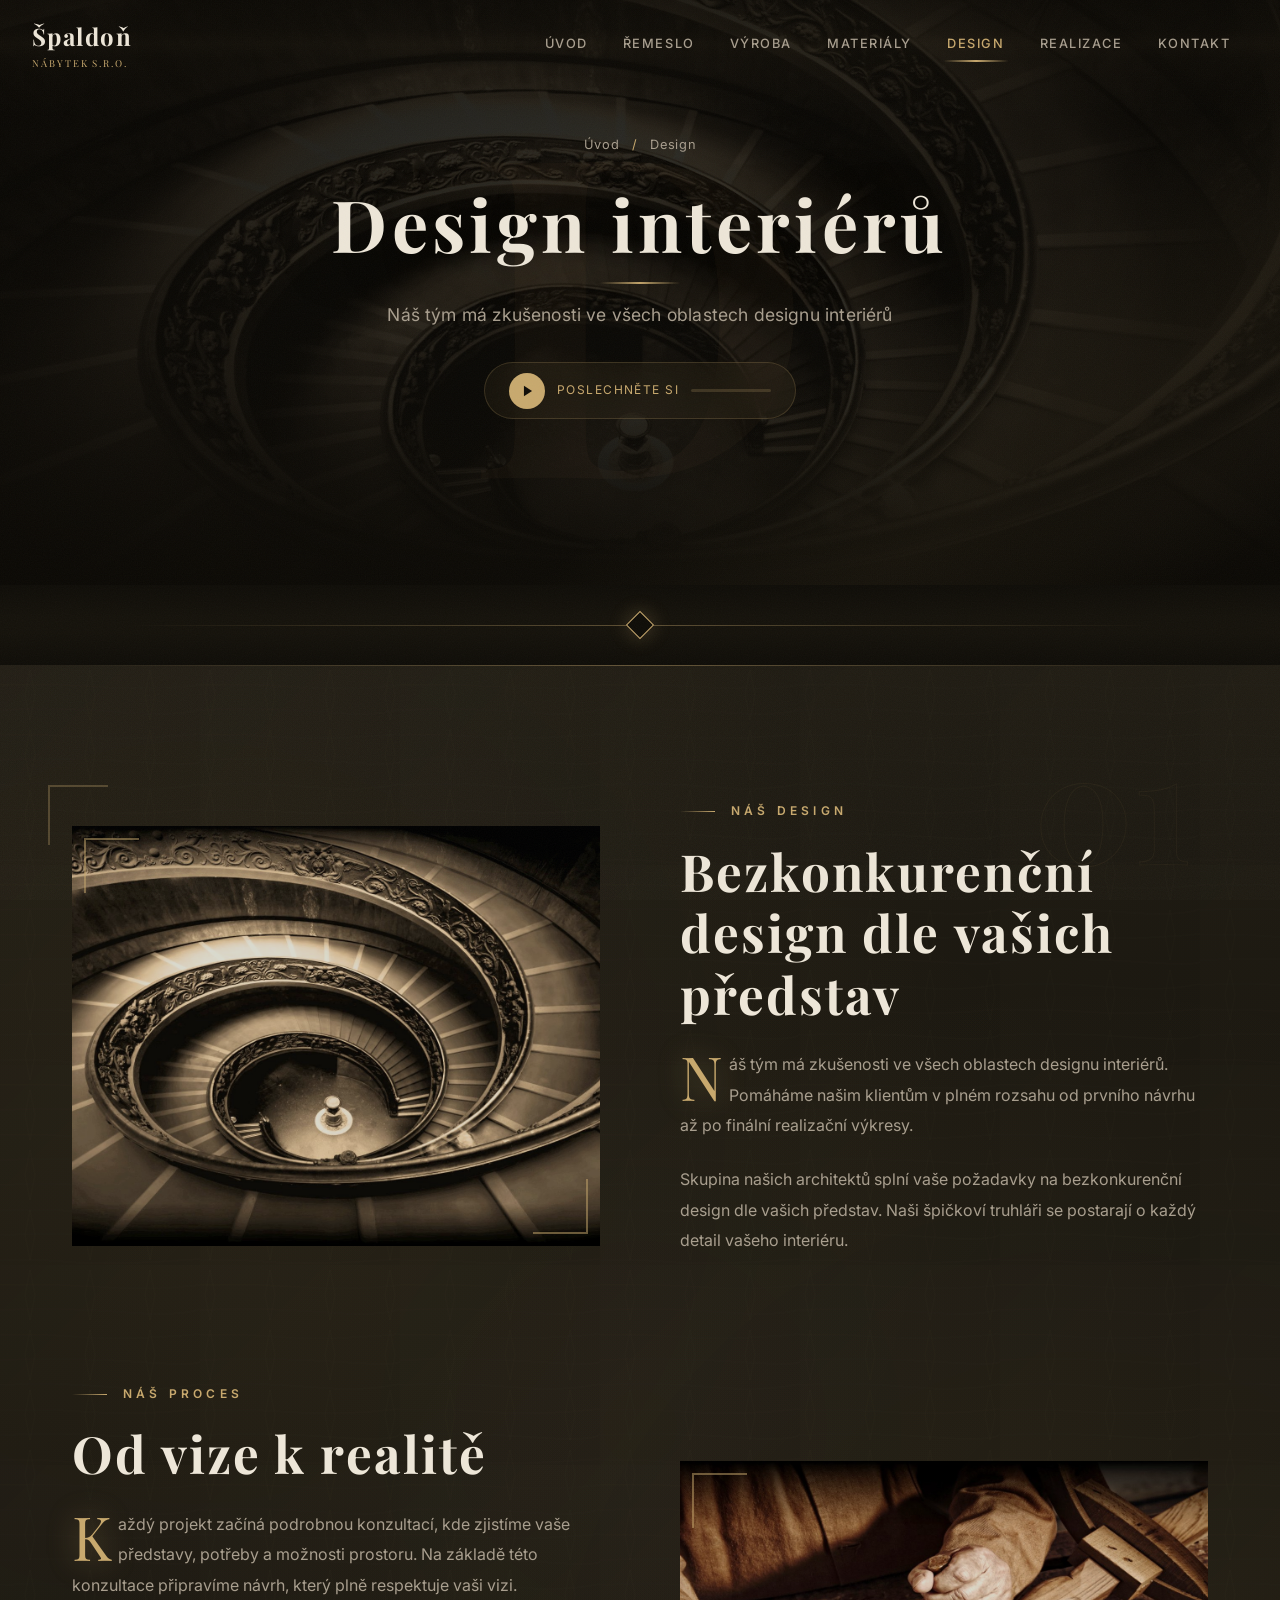
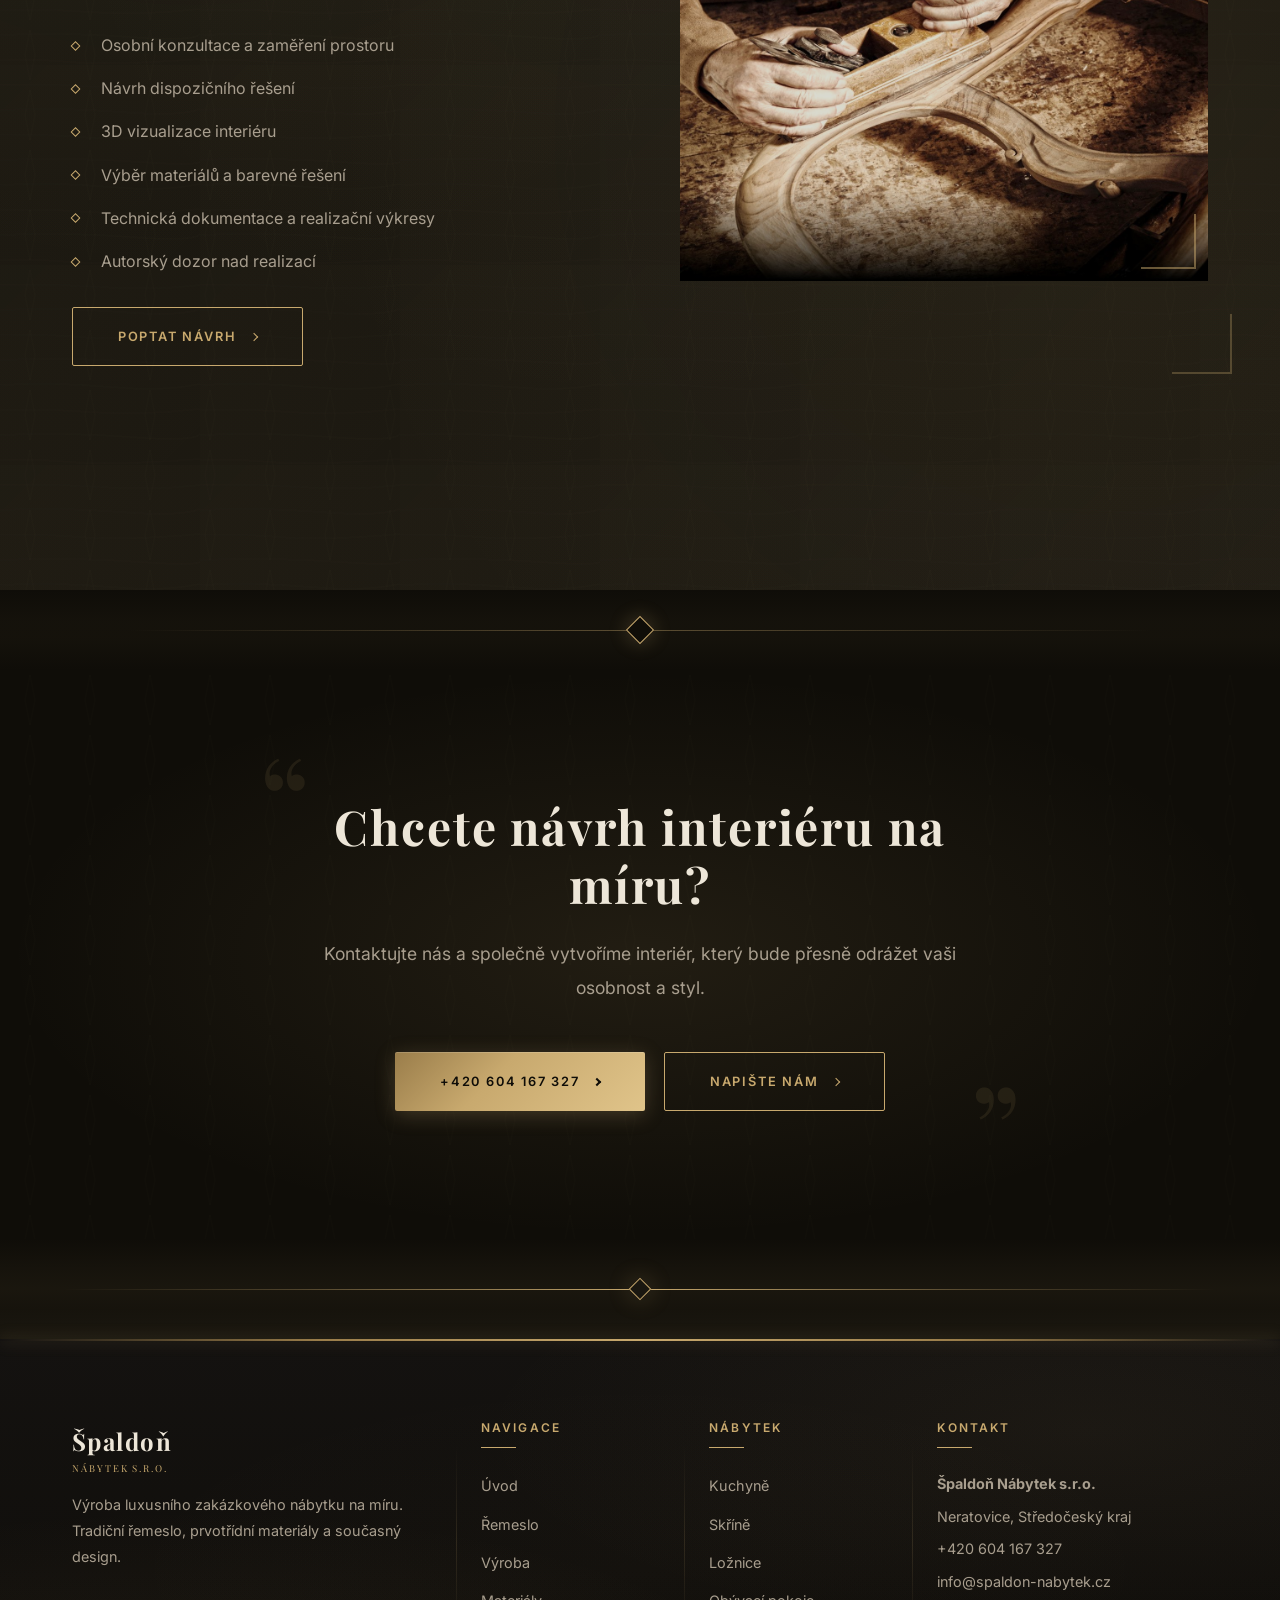
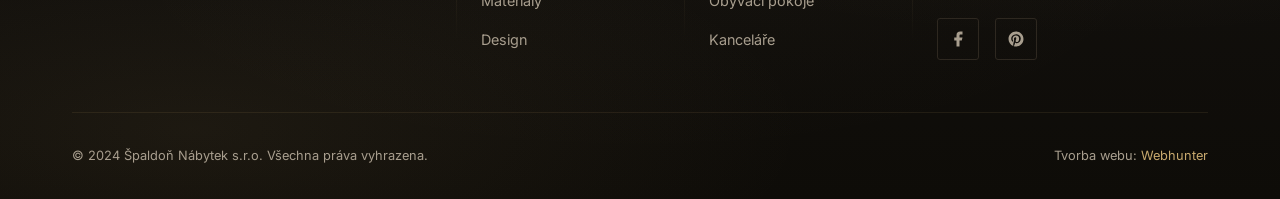
==== commit 37f7535e: "Premium luxury redesign - dramaticky bohatší vizuál HERO: Obří typografie (7rem), watermark písmeno " ====
--- a/design.html
+++ b/design.html
@@ -45,6 +45,7 @@
   <section class="page-hero">
     <div class="hero-bg" style="background-image: url('assets/images/design.jpg')"></div>
     <div class="hero-overlay"></div>
+    <div class="watermark">D</div>
     <div class="page-hero-content">
       <nav class="breadcrumb">
         <a href="index.html">Úvod</a>
@@ -65,9 +66,12 @@
     </div>
   </section>
 
+  <div class="separator-ornament"></div>
+
   <!-- CONTENT -->
   <section class="section">
     <div class="container">
+      <span class="section-number">01</span>
       <div class="content-block">
         <div class="content-image fade-in-left">
           <img src="assets/images/design.jpg" alt="Spirálové schodiště - příklad exkluzivního interiérového designu" loading="lazy">
@@ -108,6 +112,8 @@
     </div>
   </section>
 
+  <div class="separator-ornament"></div>
+
   <!-- CTA -->
   <section class="cta">
     <div class="cta-bg" style="background-image: url('assets/images/remeslo.jpg')"></div>
@@ -121,6 +127,8 @@
       </div>
     </div>
   </section>
+
+  <div class="footer-ornament-banner"></div>
 
   <!-- FOOTER -->
   <footer class="footer">
--- a/css/style.css
+++ b/css/style.css
@@ -1,3 +1,8 @@
+/* ================================================================
+   SPALDON NABYTEK - PREMIUM LUXURY DESIGN SYSTEM
+   A world-class furniture brand experience
+   ================================================================ */
+
 /* ===== RESET & BASE ===== */
 *, *::before, *::after {
   box-sizing: border-box;
@@ -6,21 +11,57 @@
 }
 
 :root {
-  --color-bg: #1a1710;
-  --color-bg-light: #2a2520;
-  --color-bg-card: #232018;
-  --color-text: #e8e0d4;
+  --color-bg: #0f0d08;
+  --color-bg-light: #1a1710;
+  --color-bg-card: #181510;
+  --color-text: #ede6d8;
   --color-text-muted: #a89e8e;
   --color-accent: #c8a96e;
-  --color-accent-light: #dfc08a;
+  --color-accent-light: #e0c48a;
   --color-accent-dark: #9a7d4a;
-  --color-border: #3d362a;
-  --color-overlay: rgba(20, 17, 10, 0.85);
+  --color-border: #2e2820;
+  --color-overlay: rgba(15, 13, 8, 0.88);
   --font-heading: 'Playfair Display', Georgia, 'Times New Roman', serif;
   --font-body: 'Inter', 'Segoe UI', Tahoma, Geneva, Verdana, sans-serif;
   --max-width: 1200px;
-  --transition: 0.3s ease;
+  --max-width-wide: 1400px;
+  --transition: 0.4s cubic-bezier(0.25, 0.46, 0.45, 0.94);
   --scroll-progress: 0;
+}
+
+/* ===== CUSTOM SCROLLBAR ===== */
+::-webkit-scrollbar {
+  width: 6px;
+}
+
+::-webkit-scrollbar-track {
+  background: var(--color-bg);
+}
+
+::-webkit-scrollbar-thumb {
+  background: linear-gradient(to bottom, var(--color-accent-dark), var(--color-accent));
+  border-radius: 3px;
+}
+
+::-webkit-scrollbar-thumb:hover {
+  background: var(--color-accent-light);
+}
+
+/* Firefox */
+html {
+  scrollbar-width: thin;
+  scrollbar-color: var(--color-accent-dark) var(--color-bg);
+}
+
+/* ===== SELECTION COLOR ===== */
+::selection {
+  background: rgba(200, 169, 110, 0.35);
+  color: var(--color-text);
+}
+
+::-moz-selection {
+  background: rgba(200, 169, 110, 0.35);
+  color: var(--color-text);
 }
 
 html {
@@ -45,7 +86,7 @@
   inset: 0;
   pointer-events: none;
   z-index: 9998;
-  opacity: 0.03;
+  opacity: 0.035;
   background-image: url("data:image/svg+xml,%3Csvg viewBox='0 0 256 256' xmlns='http://www.w3.org/2000/svg'%3E%3Cfilter id='noise'%3E%3CfeTurbulence type='fractalNoise' baseFrequency='0.85' numOctaves='4' stitchTiles='stitch'/%3E%3C/filter%3E%3Crect width='100%25' height='100%25' filter='url(%23noise)'/%3E%3C/svg%3E");
   background-repeat: repeat;
   background-size: 256px 256px;
@@ -58,10 +99,10 @@
   left: 0;
   width: calc(var(--scroll-progress) * 100%);
   height: 3px;
-  background: linear-gradient(90deg, var(--color-accent-dark), var(--color-accent), var(--color-accent-light));
+  background: linear-gradient(90deg, var(--color-accent-dark), var(--color-accent), var(--color-accent-light), var(--color-accent));
   z-index: 10000;
   transition: width 0.1s linear;
-  box-shadow: 0 0 10px rgba(200, 169, 110, 0.5), 0 0 5px rgba(200, 169, 110, 0.3);
+  box-shadow: 0 0 15px rgba(200, 169, 110, 0.6), 0 0 30px rgba(200, 169, 110, 0.3);
 }
 
 /* ===== KEYFRAME ANIMATIONS ===== */
@@ -71,8 +112,8 @@
 }
 
 @keyframes pulseGlow {
-  0%, 100% { box-shadow: 0 0 20px rgba(200, 169, 110, 0.1); }
-  50% { box-shadow: 0 0 40px rgba(200, 169, 110, 0.3), 0 0 60px rgba(200, 169, 110, 0.1); }
+  0%, 100% { box-shadow: 0 0 20px rgba(200, 169, 110, 0.15); }
+  50% { box-shadow: 0 0 50px rgba(200, 169, 110, 0.4), 0 0 80px rgba(200, 169, 110, 0.15); }
 }
 
 @keyframes shimmer {
@@ -102,7 +143,7 @@
 
 @keyframes statPulse {
   0%, 100% { box-shadow: 0 0 0 0 rgba(200, 169, 110, 0.2); }
-  50% { box-shadow: 0 0 30px 5px rgba(200, 169, 110, 0.15); }
+  50% { box-shadow: 0 0 40px 8px rgba(200, 169, 110, 0.2); }
 }
 
 @keyframes scanLine {
@@ -136,17 +177,136 @@
   100% { transform: translate(-50%, -50%) rotate(360deg); }
 }
 
-/* ===== WOOD GRAIN TEXTURE (SVG-based) ===== */
-/* Used as background pattern for sections */
-
-/* ===== DECORATIVE BACKGROUNDS ===== */
-/* Subtle art-deco pattern for light sections */
-.section[style*="bg-light"],
-.section:nth-child(even) {
-  position: relative;
-}
-
-/* Ornamental corner flourishes */
+@keyframes diagonalSweep {
+  0% { transform: translate(-100%, 100%) rotate(-35deg); }
+  100% { transform: translate(200%, -100%) rotate(-35deg); }
+}
+
+@keyframes watermarkFloat {
+  0%, 100% { transform: translate(-50%, -50%) scale(1); opacity: 0.03; }
+  50% { transform: translate(-50%, -50%) scale(1.02); opacity: 0.05; }
+}
+
+@keyframes borderGlow {
+  0%, 100% { opacity: 0.3; }
+  50% { opacity: 0.6; }
+}
+
+/* ===== WATERMARK ===== */
+.watermark {
+  position: absolute;
+  top: 50%;
+  left: 50%;
+  transform: translate(-50%, -50%);
+  font-family: var(--font-heading);
+  font-size: 30vw;
+  font-weight: 700;
+  color: rgba(200, 169, 110, 0.03);
+  pointer-events: none;
+  z-index: 1;
+  line-height: 1;
+  user-select: none;
+  animation: watermarkFloat 12s ease-in-out infinite;
+}
+
+/* ===== SECTION NUMBERS ===== */
+.section-number {
+  position: absolute;
+  top: 2rem;
+  right: 3rem;
+  font-family: var(--font-heading);
+  font-size: clamp(6rem, 12vw, 12rem);
+  font-weight: 700;
+  color: transparent;
+  -webkit-text-stroke: 1px rgba(200, 169, 110, 0.06);
+  line-height: 1;
+  pointer-events: none;
+  z-index: 0;
+  user-select: none;
+  transition: transform 0.1s linear;
+}
+
+/* ===== SEPARATOR ORNAMENT ===== */
+.separator-ornament {
+  position: relative;
+  width: 100%;
+  height: 80px;
+  display: flex;
+  align-items: center;
+  justify-content: center;
+  overflow: hidden;
+  background: linear-gradient(
+    to bottom,
+    var(--color-bg) 0%,
+    rgba(200, 169, 110, 0.03) 40%,
+    rgba(200, 169, 110, 0.03) 60%,
+    var(--color-bg) 100%
+  );
+}
+
+.separator-ornament::before {
+  content: '';
+  position: absolute;
+  left: 10%;
+  right: 10%;
+  top: 50%;
+  height: 1px;
+  background: linear-gradient(to right, transparent, rgba(200, 169, 110, 0.4), transparent);
+}
+
+.separator-ornament::after {
+  content: '';
+  position: relative;
+  width: 20px;
+  height: 20px;
+  border: 1.5px solid var(--color-accent);
+  transform: rotate(45deg);
+  background: var(--color-bg);
+  z-index: 1;
+  box-shadow: 0 0 20px rgba(200, 169, 110, 0.3);
+}
+
+/* ===== GOLD FRAME ===== */
+.gold-frame {
+  position: relative;
+  border: 1px solid rgba(200, 169, 110, 0.15);
+  padding: 4px;
+}
+
+.gold-frame::before,
+.gold-frame::after {
+  content: '';
+  position: absolute;
+  width: 40px;
+  height: 40px;
+  border-color: var(--color-accent);
+  border-style: solid;
+  opacity: 0.4;
+  pointer-events: none;
+  z-index: 3;
+  transition: all 0.5s ease;
+}
+
+.gold-frame::before {
+  top: -4px;
+  left: -4px;
+  border-width: 2px 0 0 2px;
+}
+
+.gold-frame::after {
+  bottom: -4px;
+  right: -4px;
+  border-width: 0 2px 2px 0;
+}
+
+.gold-frame:hover::before,
+.gold-frame:hover::after {
+  width: 60px;
+  height: 60px;
+  opacity: 0.7;
+}
+
+/* ===== ORNAMENT FRAME ON SECTIONS ===== */
 .ornament-frame {
   position: relative;
 }
@@ -155,11 +315,11 @@
 .ornament-frame::after {
   content: '';
   position: absolute;
-  width: 60px;
-  height: 60px;
+  width: 80px;
+  height: 80px;
   border-color: var(--color-accent);
   border-style: solid;
-  opacity: 0.2;
+  opacity: 0.35;
   pointer-events: none;
 }
 
@@ -191,22 +351,35 @@
   color: var(--color-accent-light);
 }
 
+/* ===== TYPOGRAPHY - BOLD & LUXURIOUS ===== */
 h1, h2, h3, h4 {
   font-family: var(--font-heading);
   font-weight: 700;
-  line-height: 1.3;
+  line-height: 1.2;
   color: var(--color-text);
-}
-
-h1 { font-size: clamp(2rem, 5vw, 3.5rem); }
-h2 { font-size: clamp(1.6rem, 4vw, 2.5rem); }
-h3 { font-size: clamp(1.2rem, 3vw, 1.6rem); }
+  letter-spacing: 0.03em;
+}
+
+h1 {
+  font-size: clamp(2.8rem, 7vw, 5rem);
+  letter-spacing: 0.05em;
+}
+
+h2 {
+  font-size: clamp(2rem, 5vw, 3.2rem);
+  letter-spacing: 0.04em;
+}
+
+h3 {
+  font-size: clamp(1.3rem, 3vw, 1.8rem);
+  letter-spacing: 0.03em;
+}
 
 .container {
   width: 100%;
   max-width: var(--max-width);
   margin: 0 auto;
-  padding: 0 1.5rem;
+  padding: 0 2rem;
 }
 
 /* ===== HEADER & NAVIGATION ===== */
@@ -221,17 +394,17 @@
 }
 
 .header.scrolled {
-  background: rgba(26, 23, 16, 0.97);
-  box-shadow: 0 2px 20px rgba(0, 0, 0, 0.4);
-  backdrop-filter: blur(10px);
+  background: rgba(15, 13, 8, 0.97);
+  box-shadow: 0 2px 30px rgba(0, 0, 0, 0.5), 0 1px 0 rgba(200, 169, 110, 0.1);
+  backdrop-filter: blur(15px);
 }
 
 .header-inner {
   display: flex;
   align-items: center;
   justify-content: space-between;
-  padding: 1rem 1.5rem;
-  max-width: var(--max-width);
+  padding: 1rem 2rem;
+  max-width: var(--max-width-wide);
   margin: 0 auto;
 }
 
@@ -245,16 +418,16 @@
 
 .logo-text {
   font-family: var(--font-heading);
-  font-size: 1.4rem;
+  font-size: 1.5rem;
   font-weight: 700;
-  letter-spacing: 0.02em;
+  letter-spacing: 0.06em;
 }
 
 .logo-text span {
   display: block;
-  font-size: 0.65rem;
+  font-size: 0.6rem;
   font-weight: 400;
-  letter-spacing: 0.15em;
+  letter-spacing: 0.2em;
   text-transform: uppercase;
   color: var(--color-accent);
   margin-top: -2px;
@@ -267,12 +440,12 @@
 }
 
 .nav a {
-  color: var(--color-text);
-  font-size: 0.85rem;
+  color: var(--color-text-muted);
+  font-size: 0.8rem;
   font-weight: 500;
-  letter-spacing: 0.05em;
+  letter-spacing: 0.12em;
   text-transform: uppercase;
-  padding: 0.5rem 1rem;
+  padding: 0.5rem 1.1rem;
   position: relative;
   transition: color var(--transition);
 }
@@ -285,7 +458,7 @@
   transform: translateX(-50%);
   width: 0;
   height: 2px;
-  background: var(--color-accent);
+  background: linear-gradient(90deg, transparent, var(--color-accent), transparent);
   transition: width var(--transition);
 }
 
@@ -296,7 +469,7 @@
 
 .nav a:hover::after,
 .nav a.active::after {
-  width: 60%;
+  width: 70%;
 }
 
 .nav-toggle {
@@ -329,11 +502,11 @@
   transform: rotate(-45deg) translate(5px, -5px);
 }
 
-/* ===== HERO SECTION ===== */
+/* ===== HERO SECTION - EPIC ===== */
 .hero {
   position: relative;
   height: 100vh;
-  min-height: 600px;
+  min-height: 700px;
   display: flex;
   align-items: center;
   justify-content: center;
@@ -348,9 +521,9 @@
   background-position: center;
   background-repeat: no-repeat;
   background-attachment: fixed;
-  filter: sepia(0.3) brightness(0.5);
+  filter: sepia(0.3) brightness(0.4) contrast(1.1);
   transform: scale(1.05);
-  transition: transform 8s ease;
+  transition: transform 10s ease;
 }
 
 .hero:hover .hero-bg {
@@ -364,30 +537,51 @@
   background:
     radial-gradient(
       ellipse at center,
-      transparent 30%,
-      rgba(10, 8, 4, 0.4) 60%,
-      rgba(10, 8, 4, 0.8) 100%
+      transparent 20%,
+      rgba(10, 8, 4, 0.3) 45%,
+      rgba(10, 8, 4, 0.7) 75%,
+      rgba(10, 8, 4, 0.95) 100%
     ),
     linear-gradient(
       to bottom,
-      rgba(26, 23, 16, 0.2) 0%,
-      rgba(26, 23, 16, 0.1) 20%,
-      rgba(26, 23, 16, 0.3) 50%,
-      rgba(26, 23, 16, 0.7) 80%,
-      rgba(26, 23, 16, 0.98) 100%
-    ),
-    url("data:image/svg+xml,%3Csvg width='100' height='100' viewBox='0 0 100 100' xmlns='http://www.w3.org/2000/svg'%3E%3Cpath d='M50 0 L55 45 L100 50 L55 55 L50 100 L45 55 L0 50 L45 45 Z' fill='%23c8a96e' opacity='0.015'/%3E%3C/svg%3E");
-  background-size: 100% 100%, 100% 100%, 120px 120px;
-}
-
-/* Animated scan line / light sweep effect on hero */
+      rgba(15, 13, 8, 0.3) 0%,
+      rgba(15, 13, 8, 0.05) 20%,
+      rgba(15, 13, 8, 0.2) 50%,
+      rgba(15, 13, 8, 0.8) 85%,
+      rgba(15, 13, 8, 0.99) 100%
+    );
+}
+
+/* Diagonal light sweep across hero */
 .hero-overlay::before {
+  content: '';
+  position: absolute;
+  top: 0;
+  left: 0;
+  width: 200%;
+  height: 100%;
+  background: linear-gradient(
+    -35deg,
+    transparent 0%,
+    transparent 40%,
+    rgba(200, 169, 110, 0.04) 45%,
+    rgba(200, 169, 110, 0.07) 50%,
+    rgba(200, 169, 110, 0.04) 55%,
+    transparent 60%,
+    transparent 100%
+  );
+  animation: diagonalSweep 12s ease-in-out infinite;
+  pointer-events: none;
+}
+
+/* Secondary scan line */
+.hero-overlay::after {
   content: '';
   position: absolute;
   top: -5%;
   left: 0;
   width: 100%;
-  height: 30%;
+  height: 25%;
   background: linear-gradient(
     to bottom,
     transparent 0%,
@@ -396,7 +590,7 @@
     rgba(200, 169, 110, 0.02) 60%,
     transparent 100%
   );
-  animation: scanLine 8s linear infinite;
+  animation: scanLine 10s linear infinite;
   pointer-events: none;
 }
 
@@ -435,25 +629,25 @@
   position: relative;
   display: flex;
   justify-content: center;
-  margin-bottom: 1.5rem;
+  margin-bottom: 2rem;
   z-index: 2;
 }
 
 .hero-ornament .ornament-diamond {
-  width: 12px;
-  height: 12px;
+  width: 14px;
+  height: 14px;
   border: 1.5px solid var(--color-accent);
   transform: rotate(45deg);
-  opacity: 0.6;
+  opacity: 0.7;
   animation: pulseGlow 4s ease-in-out infinite;
 }
 
 .hero-ornament .ornament-line {
-  width: 60px;
+  width: 80px;
   height: 1px;
   background: linear-gradient(to var(--dir, right), var(--color-accent), transparent);
   align-self: center;
-  margin: 0 1rem;
+  margin: 0 1.2rem;
 }
 
 .hero-ornament .ornament-line:first-child { --dir: right; }
@@ -462,28 +656,28 @@
 .hero-content {
   position: relative;
   z-index: 2;
-  max-width: 800px;
+  max-width: 900px;
   padding: 0 2rem;
 }
 
 .hero-subtitle {
   font-family: var(--font-body);
-  font-size: 0.85rem;
+  font-size: 0.8rem;
   font-weight: 500;
-  letter-spacing: 0.3em;
+  letter-spacing: 0.4em;
   text-transform: uppercase;
   color: var(--color-accent);
-  margin-bottom: 1.5rem;
+  margin-bottom: 2rem;
   display: flex;
   align-items: center;
   justify-content: center;
-  gap: 1.2rem;
+  gap: 1.5rem;
 }
 
 .hero-subtitle::before,
 .hero-subtitle::after {
   content: '';
-  width: 40px;
+  width: 50px;
   height: 1px;
   background: linear-gradient(to var(--dir, right), var(--color-accent), transparent);
 }
@@ -492,26 +686,29 @@
 .hero-subtitle::after { --dir: left; }
 
 .hero h1 {
-  margin-bottom: 1.5rem;
-  font-size: clamp(2.2rem, 6vw, 4rem);
-  text-shadow: 0 2px 40px rgba(0, 0, 0, 0.5), 0 0 80px rgba(200, 169, 110, 0.1);
+  margin-bottom: 2rem;
+  font-size: clamp(3rem, 8vw, 7rem);
+  letter-spacing: 0.06em;
+  text-shadow: 0 2px 60px rgba(0, 0, 0, 0.6), 0 0 120px rgba(200, 169, 110, 0.12);
+  line-height: 1.05;
 }
 
 .hero h1::after {
   content: '';
   display: block;
-  width: 80px;
+  width: 100px;
   height: 2px;
   background: linear-gradient(to right, transparent, var(--color-accent), transparent);
-  margin: 1rem auto 0;
+  margin: 1.5rem auto 0;
 }
 
 .hero-description {
-  font-size: 1.1rem;
+  font-size: 1.15rem;
   color: var(--color-text-muted);
-  max-width: 600px;
-  margin: 0 auto 2.5rem;
-  line-height: 1.8;
+  max-width: 620px;
+  margin: 0 auto 3rem;
+  line-height: 1.9;
+  letter-spacing: 0.01em;
 }
 
 /* ===== AUDIO PLAYER ===== */
@@ -519,20 +716,20 @@
   display: inline-flex;
   align-items: center;
   gap: 0.75rem;
-  background: rgba(200, 169, 110, 0.08);
-  border: 1px solid rgba(200, 169, 110, 0.25);
+  background: rgba(200, 169, 110, 0.06);
+  border: 1px solid rgba(200, 169, 110, 0.2);
   border-radius: 50px;
   padding: 0.6rem 1.5rem;
   cursor: pointer;
   transition: all var(--transition);
   margin-bottom: 2rem;
-  backdrop-filter: blur(10px);
+  backdrop-filter: blur(15px);
 }
 
 .audio-player:hover {
-  background: rgba(200, 169, 110, 0.15);
+  background: rgba(200, 169, 110, 0.12);
   border-color: var(--color-accent);
-  box-shadow: 0 0 20px rgba(200, 169, 110, 0.15);
+  box-shadow: 0 0 30px rgba(200, 169, 110, 0.2);
 }
 
 .audio-player .play-icon {
@@ -549,7 +746,7 @@
 
 .audio-player:hover .play-icon {
   background: var(--color-accent-light);
-  box-shadow: 0 0 15px rgba(200, 169, 110, 0.4);
+  box-shadow: 0 0 20px rgba(200, 169, 110, 0.5);
 }
 
 .audio-player .play-icon svg {
@@ -573,8 +770,8 @@
 }
 
 .audio-player-text {
-  font-size: 0.8rem;
-  letter-spacing: 0.1em;
+  font-size: 0.75rem;
+  letter-spacing: 0.12em;
   text-transform: uppercase;
   color: var(--color-accent);
 }
@@ -595,19 +792,19 @@
   transition: width 0.1s linear;
 }
 
-/* ===== BUTTONS ===== */
+/* ===== BUTTONS - PREMIUM ===== */
 .btn {
   display: inline-flex;
   align-items: center;
-  gap: 0.5rem;
-  padding: 0.9rem 2.2rem;
+  gap: 0.6rem;
+  padding: 1.1rem 2.8rem;
   font-family: var(--font-body);
-  font-size: 0.85rem;
+  font-size: 0.8rem;
   font-weight: 600;
-  letter-spacing: 0.1em;
+  letter-spacing: 0.14em;
   text-transform: uppercase;
   border: none;
-  border-radius: 3px;
+  border-radius: 2px;
   cursor: pointer;
   transition: all var(--transition);
   text-decoration: none;
@@ -616,9 +813,9 @@
 }
 
 .btn-primary {
-  background: linear-gradient(135deg, var(--color-accent-dark), var(--color-accent), var(--color-accent-light));
+  background: linear-gradient(135deg, var(--color-accent-dark), var(--color-accent) 40%, var(--color-accent-light));
   color: var(--color-bg);
-  box-shadow: 0 4px 15px rgba(200, 169, 110, 0.2);
+  box-shadow: 0 4px 20px rgba(200, 169, 110, 0.25), inset 0 1px 0 rgba(255, 255, 255, 0.15);
 }
 
 /* Animated shimmer on primary buttons */
@@ -632,24 +829,41 @@
   background: linear-gradient(
     90deg,
     transparent,
-    rgba(255, 255, 255, 0.25),
+    rgba(255, 255, 255, 0.3),
     transparent
   );
   transition: none;
-  animation: shimmer 4s ease-in-out infinite;
+  animation: shimmer 3.5s ease-in-out infinite;
+}
+
+/* Arrow chevron on primary buttons */
+.btn-primary::after {
+  content: '';
+  display: inline-block;
+  width: 6px;
+  height: 6px;
+  border-right: 2px solid var(--color-bg);
+  border-bottom: 2px solid var(--color-bg);
+  transform: rotate(-45deg);
+  margin-left: 0.3rem;
+  transition: transform var(--transition);
 }
 
 .btn-primary:hover {
   background: linear-gradient(135deg, var(--color-accent), var(--color-accent-light), #efd4a0);
   color: var(--color-bg);
-  transform: translateY(-2px);
-  box-shadow: 0 8px 30px rgba(200, 169, 110, 0.4), 0 0 20px rgba(200, 169, 110, 0.2);
+  transform: translateY(-3px);
+  box-shadow: 0 10px 40px rgba(200, 169, 110, 0.45), 0 0 25px rgba(200, 169, 110, 0.2), inset 0 1px 0 rgba(255, 255, 255, 0.2);
+}
+
+.btn-primary:hover::after {
+  transform: rotate(-45deg) translate(2px, 2px);
 }
 
 .btn-outline {
   background: transparent;
   color: var(--color-accent);
-  border: 1px solid var(--color-accent);
+  border: 1.5px solid var(--color-accent);
 }
 
 .btn-outline::before {
@@ -659,29 +873,47 @@
   left: 0;
   width: 0;
   height: 100%;
-  background: var(--color-accent);
-  transition: width 0.4s ease;
+  background: linear-gradient(135deg, var(--color-accent-dark), var(--color-accent));
+  transition: width 0.5s cubic-bezier(0.25, 0.46, 0.45, 0.94);
   z-index: -1;
+}
+
+/* Arrow chevron on outline buttons */
+.btn-outline::after {
+  content: '';
+  display: inline-block;
+  width: 6px;
+  height: 6px;
+  border-right: 1.5px solid var(--color-accent);
+  border-bottom: 1.5px solid var(--color-accent);
+  transform: rotate(-45deg);
+  margin-left: 0.3rem;
+  transition: all var(--transition);
 }
 
 .btn-outline:hover {
   color: var(--color-bg);
-  transform: translateY(-2px);
-  box-shadow: 0 8px 25px rgba(200, 169, 110, 0.25);
+  transform: translateY(-3px);
+  box-shadow: 0 10px 35px rgba(200, 169, 110, 0.3);
 }
 
 .btn-outline:hover::before {
   width: 100%;
 }
 
+.btn-outline:hover::after {
+  border-color: var(--color-bg);
+  transform: rotate(-45deg) translate(2px, 2px);
+}
+
 /* ===== SECTIONS ===== */
 .section {
-  padding: 6rem 0;
+  padding: 8rem 0;
   position: relative;
   overflow: hidden;
 }
 
-/* Wood grain texture for all sections (using layered SVG) */
+/* Wood grain texture for all sections */
 .section::before {
   content: '';
   position: absolute;
@@ -693,25 +925,50 @@
   z-index: 0;
 }
 
-/* Decorative corner ornaments on sections */
 .section > .container {
   position: relative;
   z-index: 1;
 }
 
-/* Decorative pattern for alternating sections */
+/* Alternating sections - richer layered backgrounds */
 .section:nth-of-type(even) {
   background-color: var(--color-bg-light);
   background-image:
-    radial-gradient(circle at 20% 50%, rgba(200, 169, 110, 0.04) 0%, transparent 50%),
-    radial-gradient(circle at 80% 50%, rgba(200, 169, 110, 0.04) 0%, transparent 50%),
-    radial-gradient(circle at 50% 20%, rgba(200, 169, 110, 0.02) 0%, transparent 40%),
-    linear-gradient(135deg, rgba(200, 169, 110, 0.01) 25%, transparent 25%, transparent 50%, rgba(200, 169, 110, 0.01) 50%, rgba(200, 169, 110, 0.01) 75%, transparent 75%),
-    url("data:image/svg+xml,%3Csvg width='60' height='60' viewBox='0 0 60 60' xmlns='http://www.w3.org/2000/svg'%3E%3Cpath d='M30 5 L35 30 L30 55 L25 30 Z' fill='none' stroke='%23c8a96e' stroke-width='0.3' opacity='0.06'/%3E%3C/svg%3E");
-  background-size: 100% 100%, 100% 100%, 100% 100%, 40px 40px, 60px 60px;
-}
-
-/* Decorative top/bottom borders with fade */
+    radial-gradient(circle at 15% 30%, rgba(200, 169, 110, 0.06) 0%, transparent 50%),
+    radial-gradient(circle at 85% 70%, rgba(200, 169, 110, 0.06) 0%, transparent 50%),
+    radial-gradient(circle at 50% 50%, rgba(200, 169, 110, 0.03) 0%, transparent 60%),
+    linear-gradient(180deg, rgba(200, 169, 110, 0.015) 0%, transparent 30%, transparent 70%, rgba(200, 169, 110, 0.015) 100%),
+    url("data:image/svg+xml,%3Csvg width='60' height='60' viewBox='0 0 60 60' xmlns='http://www.w3.org/2000/svg'%3E%3Cpath d='M30 5 L35 30 L30 55 L25 30 Z' fill='none' stroke='%23c8a96e' stroke-width='0.3' opacity='0.05'/%3E%3C/svg%3E");
+  background-size: 100% 100%, 100% 100%, 100% 100%, 100% 100%, 60px 60px;
+}
+
+/* Gold ornamental corner accents on sections */
+.section > .container::before,
+.section > .container::after {
+  content: '';
+  position: absolute;
+  width: 60px;
+  height: 60px;
+  border-color: var(--color-accent);
+  border-style: solid;
+  opacity: 0.3;
+  pointer-events: none;
+  z-index: 2;
+}
+
+.section > .container::before {
+  top: -0.5rem;
+  left: 0.5rem;
+  border-width: 2px 0 0 2px;
+}
+
+.section > .container::after {
+  bottom: -0.5rem;
+  right: 0.5rem;
+  border-width: 0 2px 2px 0;
+}
+
+/* Decorative top border fade */
 .section:nth-of-type(even)::after {
   content: '';
   position: absolute;
@@ -719,22 +976,21 @@
   left: 5%;
   right: 5%;
   height: 1px;
-  background: linear-gradient(to right, transparent, rgba(200, 169, 110, 0.35), transparent);
+  background: linear-gradient(to right, transparent, rgba(200, 169, 110, 0.4), transparent);
   z-index: 1;
 }
 
-/* Section reveal gold accent line */
 .section-gold-line {
   position: absolute;
   bottom: 0;
   left: 5%;
   right: 5%;
   height: 1px;
-  background: linear-gradient(to right, transparent, rgba(200, 169, 110, 0.35), transparent);
+  background: linear-gradient(to right, transparent, rgba(200, 169, 110, 0.4), transparent);
   z-index: 1;
 }
 
-/* Section reveal animation: animated gold line */
+/* Section reveal animation */
 .section.visible .section-header .divider::before,
 .section.visible .section-header .divider::after {
   animation: fadeInGoldLine 1s ease forwards;
@@ -742,27 +998,27 @@
 
 .section-header {
   text-align: center;
-  max-width: 700px;
-  margin: 0 auto 4rem;
+  max-width: 750px;
+  margin: 0 auto 5rem;
 }
 
 .section-label {
   font-size: 0.75rem;
   font-weight: 600;
-  letter-spacing: 0.3em;
+  letter-spacing: 0.35em;
   text-transform: uppercase;
   color: var(--color-accent);
-  margin-bottom: 1rem;
+  margin-bottom: 1.2rem;
   display: inline-flex;
   align-items: center;
-  gap: 0.8rem;
+  gap: 1rem;
 }
 
 .section-label::before {
   content: '';
-  width: 24px;
+  width: 35px;
   height: 1px;
-  background: var(--color-accent);
+  background: linear-gradient(to right, transparent, var(--color-accent));
 }
 
 .section-header .section-label {
@@ -771,9 +1027,9 @@
 
 .section-header .section-label::after {
   content: '';
-  width: 24px;
+  width: 35px;
   height: 1px;
-  background: var(--color-accent);
+  background: linear-gradient(to left, transparent, var(--color-accent));
 }
 
 .section-header h2 {
@@ -782,14 +1038,14 @@
 
 .section-header p {
   color: var(--color-text-muted);
-  font-size: 1.05rem;
-  line-height: 1.8;
-}
-
-/* Decorative diamond separator - enhanced with dual lines */
+  font-size: 1.1rem;
+  line-height: 1.9;
+}
+
+/* Decorative diamond separator */
 .divider {
-  width: 200px;
-  height: 14px;
+  width: 220px;
+  height: 16px;
   margin: 1.5rem auto;
   position: relative;
   display: block;
@@ -801,7 +1057,7 @@
   position: absolute;
   left: 0;
   top: 50%;
-  width: calc(50% - 18px);
+  width: calc(50% - 20px);
   height: 1px;
   background: linear-gradient(to right, transparent, var(--color-accent));
 }
@@ -811,7 +1067,7 @@
   position: absolute;
   right: 0;
   top: 50%;
-  width: calc(50% - 18px);
+  width: calc(50% - 20px);
   height: 1px;
   background: linear-gradient(to left, transparent, var(--color-accent));
 }
@@ -821,7 +1077,7 @@
   background:
     linear-gradient(45deg, transparent 35%, var(--color-accent) 35%, var(--color-accent) 65%, transparent 65%),
     linear-gradient(-45deg, transparent 35%, var(--color-accent) 35%, var(--color-accent) 65%, transparent 65%);
-  background-size: 12px 12px;
+  background-size: 14px 14px;
   background-position: center;
   background-repeat: no-repeat;
 }
@@ -830,81 +1086,107 @@
 .about-content > p:first-of-type::first-letter,
 .content-text > p:first-of-type::first-letter {
   font-family: var(--font-heading);
-  font-size: 3.5em;
+  font-size: 3.8em;
   float: left;
   line-height: 0.8;
   margin-right: 0.1em;
   margin-top: 0.05em;
   color: var(--color-accent);
-  text-shadow: 0 0 20px rgba(200, 169, 110, 0.3);
+  text-shadow: 0 0 30px rgba(200, 169, 110, 0.4);
+}
+
+/* ===== PULL QUOTE ===== */
+.pull-quote {
+  font-family: var(--font-heading);
+  font-size: clamp(1.4rem, 3vw, 1.8rem);
+  font-style: italic;
+  color: var(--color-accent);
+  line-height: 1.6;
+  padding: 2rem 0;
+  margin: 2rem 0;
+  position: relative;
+  border-top: 1px solid rgba(200, 169, 110, 0.2);
+  border-bottom: 1px solid rgba(200, 169, 110, 0.2);
+}
+
+.pull-quote::before {
+  content: '\201C';
+  font-family: var(--font-heading);
+  font-size: 5rem;
+  color: rgba(200, 169, 110, 0.2);
+  position: absolute;
+  top: -0.5rem;
+  left: -0.2rem;
+  line-height: 1;
 }
 
 /* ===== ABOUT / INTRO SECTION ===== */
 .about-grid {
   display: grid;
   grid-template-columns: 1fr 1fr;
-  gap: 4rem;
+  gap: 5rem;
   align-items: center;
 }
 
 .about-image {
   position: relative;
-  overflow: hidden;
+  overflow: visible;
 }
 
 .about-image img {
   width: 100%;
-  height: 450px;
+  height: 500px;
   object-fit: cover;
-  filter: sepia(0.2) brightness(0.9);
-  transition: all 0.6s ease;
+  filter: sepia(0.15) brightness(0.9);
+  transition: all 0.7s ease;
 }
 
 .about-image:hover img {
-  filter: sepia(0.1) brightness(1);
-  transform: scale(1.03);
-}
-
+  filter: sepia(0.05) brightness(1);
+  transform: scale(1.02);
+}
+
+/* Gold border frame with corners */
 .about-image::before {
   content: '';
   position: absolute;
-  top: 10px;
-  left: 10px;
-  width: 50px;
-  height: 50px;
-  border-top: 2px solid var(--color-accent);
-  border-left: 2px solid var(--color-accent);
-  pointer-events: none;
-  opacity: 0.5;
-  z-index: 3;
-  transition: all 0.4s ease;
-}
-
-.about-image:hover::before {
+  top: 12px;
+  left: 12px;
   width: 70px;
   height: 70px;
-  opacity: 0.8;
+  border-top: 2.5px solid var(--color-accent);
+  border-left: 2.5px solid var(--color-accent);
+  pointer-events: none;
+  opacity: 0.6;
+  z-index: 3;
+  transition: all 0.5s ease;
+}
+
+.about-image:hover::before {
+  width: 90px;
+  height: 90px;
+  opacity: 0.9;
 }
 
 .about-image::after {
   content: '';
   position: absolute;
-  bottom: 10px;
-  right: 10px;
-  width: 50px;
-  height: 50px;
-  border-bottom: 2px solid var(--color-accent);
-  border-right: 2px solid var(--color-accent);
-  pointer-events: none;
-  opacity: 0.5;
-  z-index: 3;
-  transition: all 0.4s ease;
-}
-
-.about-image:hover::after {
+  bottom: 12px;
+  right: 12px;
   width: 70px;
   height: 70px;
-  opacity: 0.8;
+  border-bottom: 2.5px solid var(--color-accent);
+  border-right: 2.5px solid var(--color-accent);
+  pointer-events: none;
+  opacity: 0.6;
+  z-index: 3;
+  transition: all 0.5s ease;
+}
+
+.about-image:hover::after {
+  width: 90px;
+  height: 90px;
+  opacity: 0.9;
 }
 
 .about-content h2 {
@@ -914,10 +1196,10 @@
 .about-content p {
   color: var(--color-text-muted);
   margin-bottom: 1.5rem;
-  line-height: 1.8;
-}
-
-/* ===== SERVICES GRID - Glassmorphism ===== */
+  line-height: 1.9;
+}
+
+/* ===== SERVICE CARDS - DRAMATIC ===== */
 .services-grid {
   display: grid;
   grid-template-columns: repeat(auto-fit, minmax(280px, 1fr));
@@ -927,20 +1209,41 @@
 .service-card {
   position: relative;
   overflow: hidden;
-  height: 400px;
+  height: 420px;
   display: flex;
   align-items: flex-end;
   text-decoration: none;
   color: var(--color-text);
-  transition: border-color var(--transition), transform 0.4s ease, box-shadow 0.4s ease;
-  border-radius: 4px;
+  transition: all 0.5s ease;
+  border-radius: 3px;
+  border: 1px solid transparent;
 }
 
 .service-card:hover {
-  transform: translateY(-5px);
+  transform: translateY(-8px);
+  border-color: rgba(200, 169, 110, 0.4);
   box-shadow:
-    0 20px 40px rgba(0, 0, 0, 0.4),
-    0 0 30px rgba(200, 169, 110, 0.1);
+    0 25px 50px rgba(0, 0, 0, 0.5),
+    0 0 40px rgba(200, 169, 110, 0.15),
+    inset 0 0 30px rgba(200, 169, 110, 0.05);
+}
+
+/* Gold border glow on hover */
+.service-card::before {
+  content: '';
+  position: absolute;
+  inset: 0;
+  border: 2px solid var(--color-accent);
+  opacity: 0;
+  transition: opacity 0.5s ease;
+  z-index: 4;
+  pointer-events: none;
+  border-radius: 3px;
+}
+
+.service-card:hover::before {
+  opacity: 0.5;
+  animation: borderGlow 2s ease-in-out infinite;
 }
 
 .service-card::after {
@@ -952,8 +1255,8 @@
   height: 3px;
   background: linear-gradient(90deg, var(--color-accent-dark), var(--color-accent), var(--color-accent-light));
   transform: scaleX(0);
-  transition: transform 0.4s ease;
-  z-index: 3;
+  transition: transform 0.5s ease;
+  z-index: 5;
 }
 
 .service-card:hover::after {
@@ -965,47 +1268,72 @@
   inset: 0;
   background-size: cover;
   background-position: center;
-  filter: sepia(0.3) brightness(0.4);
-  transition: all 0.6s ease;
+  filter: sepia(0.3) brightness(0.35);
+  transition: all 0.7s ease;
 }
 
 .service-card:hover .service-card-bg {
-  filter: sepia(0.1) brightness(0.5);
-  transform: scale(1.05);
+  filter: sepia(0.1) brightness(0.45);
+  transform: scale(1.08);
+}
+
+/* Category number behind card */
+.service-card-number {
+  position: absolute;
+  top: 1rem;
+  right: 1.5rem;
+  font-family: var(--font-heading);
+  font-size: 5rem;
+  font-weight: 700;
+  color: rgba(200, 169, 110, 0.06);
+  line-height: 1;
+  z-index: 2;
+  pointer-events: none;
+}
+
+.service-card:hover .service-card-number {
+  color: rgba(200, 169, 110, 0.12);
 }
 
 .service-card-content {
   position: relative;
-  z-index: 2;
-  padding: 2rem;
+  z-index: 3;
+  padding: 2.5rem;
   width: 100%;
-  background: linear-gradient(to top, rgba(26, 23, 16, 0.95) 0%, rgba(26, 23, 16, 0.6) 60%, transparent 100%);
+  background: linear-gradient(
+    to top,
+    rgba(15, 13, 8, 0.97) 0%,
+    rgba(15, 13, 8, 0.8) 40%,
+    rgba(15, 13, 8, 0.4) 70%,
+    transparent 100%
+  );
   backdrop-filter: blur(3px);
 }
 
 .service-card-content h3 {
-  margin-bottom: 0.5rem;
-  font-size: 1.4rem;
+  margin-bottom: 0.6rem;
+  font-size: 1.5rem;
+  letter-spacing: 0.04em;
 }
 
 .service-card-content h3::before {
   content: '';
   display: block;
-  width: 30px;
+  width: 35px;
   height: 2px;
   background: var(--color-accent);
-  margin-bottom: 0.6rem;
-  transition: width 0.4s ease;
+  margin-bottom: 0.8rem;
+  transition: width 0.5s ease;
 }
 
 .service-card:hover .service-card-content h3::before {
-  width: 50px;
+  width: 60px;
 }
 
 .service-card-content p {
   font-size: 0.9rem;
   color: var(--color-text-muted);
-  line-height: 1.6;
+  line-height: 1.7;
 }
 
 .service-card-link {
@@ -1013,19 +1341,19 @@
   align-items: center;
   gap: 0.5rem;
   margin-top: 1rem;
-  font-size: 0.8rem;
+  font-size: 0.75rem;
   font-weight: 600;
-  letter-spacing: 0.1em;
+  letter-spacing: 0.12em;
   text-transform: uppercase;
   color: var(--color-accent);
   transition: gap var(--transition);
 }
 
 .service-card:hover .service-card-link {
-  gap: 0.8rem;
-}
-
-/* ===== GALLERY GRID ===== */
+  gap: 0.9rem;
+}
+
+/* ===== GALLERY GRID - MASONRY-LIKE ===== */
 .gallery-categories {
   display: flex;
   flex-wrap: wrap;
@@ -1035,32 +1363,46 @@
 }
 
 .gallery-cat-btn {
-  padding: 0.6rem 1.5rem;
+  padding: 0.7rem 1.8rem;
   font-family: var(--font-body);
-  font-size: 0.8rem;
+  font-size: 0.75rem;
   font-weight: 500;
-  letter-spacing: 0.05em;
+  letter-spacing: 0.08em;
   text-transform: uppercase;
   background: transparent;
   color: var(--color-text-muted);
   border: 1px solid var(--color-border);
-  border-radius: 3px;
+  border-radius: 2px;
   cursor: pointer;
   transition: all var(--transition);
 }
 
 .gallery-cat-btn:hover,
 .gallery-cat-btn.active {
-  background: var(--color-accent);
+  background: linear-gradient(135deg, var(--color-accent-dark), var(--color-accent));
   color: var(--color-bg);
   border-color: var(--color-accent);
-  box-shadow: 0 0 15px rgba(200, 169, 110, 0.2);
+  box-shadow: 0 0 20px rgba(200, 169, 110, 0.25);
 }
 
 .gallery-grid {
   display: grid;
   grid-template-columns: repeat(auto-fill, minmax(300px, 1fr));
   gap: 1.5rem;
+  grid-auto-flow: dense;
+}
+
+/* Masonry-like varied heights */
+.gallery-item:nth-child(3n+1) {
+  grid-row: span 1;
+}
+
+.gallery-item:nth-child(4n+2) {
+  aspect-ratio: 3/4;
+}
+
+.gallery-item:nth-child(5n+3) {
+  aspect-ratio: 1/1;
 }
 
 .gallery-item {
@@ -1068,7 +1410,13 @@
   overflow: hidden;
   aspect-ratio: 4/3;
   cursor: pointer;
-  border-radius: 3px;
+  border-radius: 2px;
+  border: 1px solid transparent;
+  transition: border-color 0.5s ease;
+}
+
+.gallery-item:hover {
+  border-color: rgba(200, 169, 110, 0.5);
 }
 
 .gallery-item img {
@@ -1076,25 +1424,26 @@
   height: 100%;
   object-fit: cover;
   filter: sepia(0.15) brightness(0.85);
-  transition: all 0.6s ease;
+  transition: all 0.7s ease;
 }
 
 .gallery-item:hover img {
   filter: sepia(0) brightness(1);
-  transform: scale(1.08);
-}
-
-/* Overlay slide-up effect instead of just fade */
+  transform: scale(1.06);
+}
+
+/* Overlay slide-up */
 .gallery-item-overlay {
   position: absolute;
   inset: 0;
-  background: linear-gradient(to top, rgba(20, 17, 10, 0.95) 0%, rgba(20, 17, 10, 0.5) 40%, transparent 100%);
+  background: linear-gradient(to top, rgba(15, 13, 8, 0.95) 0%, rgba(15, 13, 8, 0.4) 50%, transparent 100%);
   display: flex;
-  align-items: flex-end;
-  justify-content: center;
+  flex-direction: column;
+  align-items: center;
+  justify-content: flex-end;
   padding-bottom: 2rem;
   transform: translateY(100%);
-  transition: transform 0.4s cubic-bezier(0.25, 0.46, 0.45, 0.94);
+  transition: transform 0.5s cubic-bezier(0.25, 0.46, 0.45, 0.94);
 }
 
 .gallery-item:hover .gallery-item-overlay {
@@ -1112,42 +1461,54 @@
 .gallery-item-overlay span::before {
   content: '';
   display: block;
-  width: 30px;
+  width: 35px;
   height: 2px;
   background: var(--color-accent);
-  margin: 0 auto 0.5rem;
-}
-
-/* Gallery item gold accent line at bottom */
+  margin: 0 auto 0.6rem;
+}
+
+/* Decorative plus icon */
+.gallery-item-overlay::before {
+  content: '+';
+  font-family: var(--font-heading);
+  font-size: 2rem;
+  color: var(--color-accent);
+  opacity: 0.5;
+  margin-bottom: 1rem;
+  font-weight: 300;
+}
+
+/* Gold border on hover */
 .gallery-item::after {
   content: '';
   position: absolute;
-  bottom: 0;
-  left: 0;
-  right: 0;
-  height: 2px;
-  background: var(--color-accent);
-  transform: scaleX(0);
-  transition: transform 0.4s ease;
+  inset: 4px;
+  border: 1px solid var(--color-accent);
+  opacity: 0;
+  transition: opacity 0.5s ease;
   z-index: 3;
+  pointer-events: none;
 }
 
 .gallery-item:hover::after {
-  transform: scaleX(1);
-}
-
-/* ===== STATS ===== */
+  opacity: 0.4;
+}
+
+/* ===== STATS - IMPACTFUL ===== */
 .stats {
   background-color: var(--color-bg-light);
   background-image:
-    radial-gradient(ellipse at 50% 0%, rgba(200, 169, 110, 0.1) 0%, transparent 60%),
-    radial-gradient(ellipse at 50% 100%, rgba(200, 169, 110, 0.06) 0%, transparent 50%),
+    radial-gradient(ellipse at 50% 0%, rgba(200, 169, 110, 0.12) 0%, transparent 60%),
+    radial-gradient(ellipse at 50% 100%, rgba(200, 169, 110, 0.08) 0%, transparent 50%),
+    radial-gradient(ellipse at 20% 50%, rgba(200, 169, 110, 0.04) 0%, transparent 40%),
+    radial-gradient(ellipse at 80% 50%, rgba(200, 169, 110, 0.04) 0%, transparent 40%),
     url("data:image/svg+xml,%3Csvg width='80' height='80' viewBox='0 0 80 80' xmlns='http://www.w3.org/2000/svg'%3E%3Ccircle cx='40' cy='40' r='1.5' fill='%23c8a96e' opacity='0.08'/%3E%3C/svg%3E");
-  background-size: 100% 100%, 100% 100%, 80px 80px;
-  border-top: 1px solid var(--color-border);
-  border-bottom: 1px solid var(--color-border);
+  background-size: 100% 100%, 100% 100%, 100% 100%, 100% 100%, 80px 80px;
+  border-top: 1px solid rgba(200, 169, 110, 0.15);
+  border-bottom: 1px solid rgba(200, 169, 110, 0.15);
   position: relative;
   overflow: hidden;
+  padding: 7rem 0;
 }
 
 .stats::before,
@@ -1156,14 +1517,14 @@
   position: absolute;
   top: 50%;
   transform: translateY(-50%) rotate(45deg);
-  width: 200px;
-  height: 200px;
-  border: 1px solid rgba(200, 169, 110, 0.08);
+  width: 250px;
+  height: 250px;
+  border: 1px solid rgba(200, 169, 110, 0.1);
   pointer-events: none;
 }
 
-.stats::before { left: -100px; }
-.stats::after { right: -100px; }
+.stats::before { left: -125px; }
+.stats::after { right: -125px; }
 
 .stats-grid {
   display: grid;
@@ -1177,7 +1538,7 @@
   position: relative;
 }
 
-/* Circular decorative border around stat */
+/* Circular decorative border */
 .stat-item-inner {
   position: relative;
   display: inline-block;
@@ -1189,10 +1550,10 @@
   top: 50%;
   left: 50%;
   transform: translate(-50%, -50%);
-  width: 90px;
-  height: 90px;
+  width: 100px;
+  height: 100px;
   border-radius: 50%;
-  border: 1px solid rgba(200, 169, 110, 0.2);
+  border: 1px solid rgba(200, 169, 110, 0.25);
   animation: statPulse 3s ease-in-out infinite;
   pointer-events: none;
 }
@@ -1203,21 +1564,34 @@
   top: 50%;
   left: 50%;
   transform: translate(-50%, -50%);
-  width: 110px;
-  height: 110px;
+  width: 125px;
+  height: 125px;
   border-radius: 50%;
   border: 1px solid rgba(200, 169, 110, 0.08);
   pointer-events: none;
 }
 
+/* Decorative extending lines */
+.stat-item::before {
+  content: '';
+  position: absolute;
+  top: 0;
+  left: 50%;
+  transform: translateX(-50%);
+  width: 1px;
+  height: 20px;
+  background: linear-gradient(to bottom, var(--color-accent), transparent);
+  opacity: 0.3;
+}
+
 .stat-item::after {
   content: '';
   position: absolute;
   right: 0;
-  top: 20%;
-  height: 60%;
+  top: 15%;
+  height: 70%;
   width: 1px;
-  background: linear-gradient(to bottom, transparent, var(--color-border), transparent);
+  background: linear-gradient(to bottom, transparent, rgba(200, 169, 110, 0.2), transparent);
 }
 
 .stat-item:last-child::after {
@@ -1225,30 +1599,31 @@
 }
 
 .stat-item h3 {
-  font-size: 2.8rem;
+  font-size: clamp(3.5rem, 6vw, 5.5rem);
   color: var(--color-accent);
   margin-bottom: 0.5rem;
   font-weight: 700;
   letter-spacing: -0.02em;
-  text-shadow: 0 0 30px rgba(200, 169, 110, 0.2);
+  text-shadow: 0 0 40px rgba(200, 169, 110, 0.3), 0 0 80px rgba(200, 169, 110, 0.1);
+  line-height: 1;
 }
 
 .stat-item p {
-  font-size: 0.85rem;
+  font-size: 0.8rem;
   color: var(--color-text-muted);
   text-transform: uppercase;
-  letter-spacing: 0.1em;
-}
-
-/* Counter animation styling */
+  letter-spacing: 0.15em;
+  margin-top: 0.5rem;
+}
+
 .counter {
   display: inline;
 }
 
-/* ===== CTA SECTION ===== */
+/* ===== CTA SECTION - DRAMATIC ===== */
 .cta {
   position: relative;
-  padding: 6rem 0;
+  padding: 8rem 0;
   text-align: center;
   overflow: hidden;
 }
@@ -1259,40 +1634,66 @@
   background-size: cover;
   background-position: center;
   background-attachment: fixed;
-  filter: sepia(0.4) brightness(0.3);
+  filter: sepia(0.4) brightness(0.25);
 }
 
 .cta-overlay {
   position: absolute;
   inset: 0;
   background:
-    radial-gradient(ellipse at center, rgba(200, 169, 110, 0.08) 0%, transparent 70%),
+    radial-gradient(ellipse at center, rgba(200, 169, 110, 0.1) 0%, transparent 70%),
     url("data:image/svg+xml,%3Csvg width='60' height='60' viewBox='0 0 60 60' xmlns='http://www.w3.org/2000/svg'%3E%3Cpath d='M30 5 L35 30 L30 55 L25 30 Z' fill='none' stroke='%23c8a96e' stroke-width='0.3' opacity='0.05'/%3E%3C/svg%3E"),
-    linear-gradient(rgba(26, 23, 16, 0.85), rgba(26, 23, 16, 0.85));
+    linear-gradient(rgba(15, 13, 8, 0.85), rgba(15, 13, 8, 0.85));
   background-size: 100% 100%, 60px 60px, 100% 100%;
 }
 
 .cta-content {
   position: relative;
   z-index: 2;
-  max-width: 600px;
+  max-width: 700px;
   margin: 0 auto;
+}
+
+/* Decorative quotation marks around CTA */
+.cta-content::before {
+  content: '\201C';
+  font-family: var(--font-heading);
+  font-size: 8rem;
+  color: rgba(200, 169, 110, 0.1);
+  position: absolute;
+  top: -4rem;
+  left: -2rem;
+  line-height: 1;
+  pointer-events: none;
+}
+
+.cta-content::after {
+  content: '\201D';
+  font-family: var(--font-heading);
+  font-size: 8rem;
+  color: rgba(200, 169, 110, 0.1);
+  position: absolute;
+  bottom: -5rem;
+  right: -2rem;
+  line-height: 1;
+  pointer-events: none;
 }
 
 .cta-content h2 {
   margin-bottom: 1.5rem;
+  font-size: clamp(2rem, 4vw, 3rem);
 }
 
 .cta-content p {
   color: var(--color-text-muted);
-  margin-bottom: 2.5rem;
-  font-size: 1.05rem;
-  line-height: 1.8;
+  margin-bottom: 3rem;
+  font-size: 1.1rem;
+  line-height: 1.9;
 }
 
 .cta-buttons {
   display: flex;
-  gap: 1rem;
+  gap: 1.2rem;
   justify-content: center;
   flex-wrap: wrap;
 }
@@ -1300,8 +1701,8 @@
 /* ===== PAGE HERO (subpages) ===== */
 .page-hero {
   position: relative;
-  height: 60vh;
-  min-height: 400px;
+  height: 65vh;
+  min-height: 450px;
   display: flex;
   align-items: center;
   justify-content: center;
@@ -1310,7 +1711,7 @@
 }
 
 .page-hero .hero-bg {
-  filter: sepia(0.3) brightness(0.35);
+  filter: sepia(0.3) brightness(0.3);
   inset: -10%;
   background-attachment: fixed;
 }
@@ -1319,28 +1720,47 @@
   background:
     radial-gradient(
       ellipse at center,
-      transparent 30%,
-      rgba(10, 8, 4, 0.4) 60%,
-      rgba(10, 8, 4, 0.7) 100%
+      transparent 25%,
+      rgba(10, 8, 4, 0.4) 55%,
+      rgba(10, 8, 4, 0.75) 100%
     ),
     linear-gradient(
       to bottom,
-      rgba(26, 23, 16, 0.4) 0%,
-      rgba(26, 23, 16, 0.7) 70%,
-      rgba(26, 23, 16, 1) 100%
-    ),
-    url("data:image/svg+xml,%3Csvg width='100' height='100' viewBox='0 0 100 100' xmlns='http://www.w3.org/2000/svg'%3E%3Cpath d='M50 0 L55 45 L100 50 L55 55 L50 100 L45 55 L0 50 L45 45 Z' fill='%23c8a96e' opacity='0.012'/%3E%3C/svg%3E");
-  background-size: 100% 100%, 100% 100%, 100px 100px;
-}
-
-/* Scan line for page hero too */
+      rgba(15, 13, 8, 0.4) 0%,
+      rgba(15, 13, 8, 0.6) 70%,
+      rgba(15, 13, 8, 1) 100%
+    );
+}
+
+/* Diagonal sweep for page hero */
 .page-hero .hero-overlay::before {
+  content: '';
+  position: absolute;
+  top: 0;
+  left: 0;
+  width: 200%;
+  height: 100%;
+  background: linear-gradient(
+    -35deg,
+    transparent 0%,
+    transparent 40%,
+    rgba(200, 169, 110, 0.03) 45%,
+    rgba(200, 169, 110, 0.06) 50%,
+    rgba(200, 169, 110, 0.03) 55%,
+    transparent 60%,
+    transparent 100%
+  );
+  animation: diagonalSweep 12s ease-in-out infinite;
+  pointer-events: none;
+}
+
+.page-hero .hero-overlay::after {
   content: '';
   position: absolute;
   top: -5%;
   left: 0;
   width: 100%;
-  height: 30%;
+  height: 25%;
   background: linear-gradient(
     to bottom,
     transparent 0%,
@@ -1349,21 +1769,28 @@
     rgba(200, 169, 110, 0.02) 60%,
     transparent 100%
   );
-  animation: scanLine 8s linear infinite;
+  animation: scanLine 10s linear infinite;
   pointer-events: none;
 }
 
+/* Page hero watermark */
+.page-hero .watermark {
+  font-size: 35vw;
+}
+
 .page-hero-content h1 {
-  text-shadow: 0 2px 40px rgba(0, 0, 0, 0.5);
+  text-shadow: 0 2px 50px rgba(0, 0, 0, 0.6);
+  font-size: clamp(2.5rem, 6vw, 4.5rem);
+  letter-spacing: 0.06em;
 }
 
 .page-hero-content h1::after {
   content: '';
   display: block;
-  width: 60px;
+  width: 80px;
   height: 2px;
   background: linear-gradient(to right, transparent, var(--color-accent), transparent);
-  margin: 0.8rem auto 0;
+  margin: 1rem auto 0;
 }
 
 .page-hero-content {
@@ -1380,12 +1807,14 @@
   font-size: 1.1rem;
   max-width: 600px;
   margin: 0 auto;
+  letter-spacing: 0.01em;
 }
 
 .breadcrumb {
   margin-bottom: 1.5rem;
   font-size: 0.8rem;
   color: var(--color-text-muted);
+  letter-spacing: 0.05em;
 }
 
 .breadcrumb a {
@@ -1405,9 +1834,9 @@
 .content-block {
   display: grid;
   grid-template-columns: 1fr 1fr;
-  gap: 4rem;
+  gap: 5rem;
   align-items: center;
-  margin-bottom: 5rem;
+  margin-bottom: 6rem;
 }
 
 .content-block.reverse {
@@ -1426,61 +1855,60 @@
 .content-image::before {
   content: '';
   position: absolute;
-  top: 10px;
-  left: 10px;
-  width: 40px;
-  height: 40px;
-  border-top: 2px solid var(--color-accent);
-  border-left: 2px solid var(--color-accent);
+  top: 12px;
+  left: 12px;
+  width: 55px;
+  height: 55px;
+  border-top: 2.5px solid var(--color-accent);
+  border-left: 2.5px solid var(--color-accent);
   pointer-events: none;
-  opacity: 0.4;
+  opacity: 0.5;
   z-index: 3;
-  transition: all 0.4s ease;
+  transition: all 0.5s ease;
 }
 
 .content-image:hover::before {
-  width: 60px;
-  height: 60px;
-  opacity: 0.7;
+  width: 75px;
+  height: 75px;
+  opacity: 0.8;
 }
 
 .content-image::after {
   content: '';
   position: absolute;
-  bottom: 10px;
-  right: 10px;
-  width: 40px;
-  height: 40px;
-  border-bottom: 2px solid var(--color-accent);
-  border-right: 2px solid var(--color-accent);
+  bottom: 12px;
+  right: 12px;
+  width: 55px;
+  height: 55px;
+  border-bottom: 2.5px solid var(--color-accent);
+  border-right: 2.5px solid var(--color-accent);
   pointer-events: none;
-  opacity: 0.4;
+  opacity: 0.5;
   z-index: 3;
-  transition: all 0.4s ease;
+  transition: all 0.5s ease;
 }
 
 .content-image:hover::after {
-  width: 60px;
-  height: 60px;
-  opacity: 0.7;
+  width: 75px;
+  height: 75px;
+  opacity: 0.8;
 }
 
 .content-image img {
   width: 100%;
-  height: 400px;
+  height: 420px;
   object-fit: cover;
   filter: sepia(0.2) brightness(0.85);
-  transition: all 0.6s ease;
+  transition: all 0.7s ease;
 }
 
 .content-image:hover img {
-  filter: sepia(0.1) brightness(0.95);
+  filter: sepia(0.05) brightness(0.95);
   transform: scale(1.03);
 }
 
-/* Depth inner shadow on content images */
 .content-image {
-  box-shadow: inset 0 0 30px rgba(0, 0, 0, 0.3);
+  box-shadow: inset 0 0 40px rgba(0, 0, 0, 0.4);
 }
 
 .content-text h2 {
@@ -1495,7 +1923,7 @@
 .content-text p {
   color: var(--color-text-muted);
   margin-bottom: 1.5rem;
-  line-height: 1.8;
+  line-height: 1.9;
 }
 
 .content-text ul {
@@ -1504,8 +1932,8 @@
 }
 
 .content-text ul li {
-  padding: 0.4rem 0;
-  padding-left: 1.5rem;
+  padding: 0.5rem 0;
+  padding-left: 1.8rem;
   position: relative;
   color: var(--color-text-muted);
 }
@@ -1516,9 +1944,9 @@
   left: 0;
   top: 50%;
   transform: translateY(-50%) rotate(45deg);
-  width: 6px;
-  height: 6px;
-  border: 1px solid var(--color-accent);
+  width: 7px;
+  height: 7px;
+  border: 1.5px solid var(--color-accent);
   background: transparent;
 }
 
@@ -1526,7 +1954,7 @@
 .contact-grid {
   display: grid;
   grid-template-columns: 1fr 1fr;
-  gap: 4rem;
+  gap: 5rem;
 }
 
 .contact-info-item {
@@ -1536,8 +1964,8 @@
 }
 
 .contact-info-item .icon {
-  width: 48px;
-  height: 48px;
+  width: 52px;
+  height: 52px;
   border: 1px solid var(--color-border);
   border-radius: 3px;
   display: flex;
@@ -1545,11 +1973,13 @@
   justify-content: center;
   flex-shrink: 0;
   transition: all var(--transition);
+  background: rgba(200, 169, 110, 0.03);
 }
 
 .contact-info-item:hover .icon {
   border-color: var(--color-accent);
-  box-shadow: 0 0 15px rgba(200, 169, 110, 0.15);
+  box-shadow: 0 0 20px rgba(200, 169, 110, 0.2);
+  background: rgba(200, 169, 110, 0.08);
 }
 
 .contact-info-item .icon svg {
@@ -1561,9 +1991,9 @@
 }
 
 .contact-info-item h4 {
-  font-size: 0.8rem;
+  font-size: 0.75rem;
   font-weight: 600;
-  letter-spacing: 0.1em;
+  letter-spacing: 0.12em;
   text-transform: uppercase;
   color: var(--color-accent);
   margin-bottom: 0.3rem;
@@ -1588,9 +2018,9 @@
 }
 
 .form-group label {
-  font-size: 0.8rem;
+  font-size: 0.75rem;
   font-weight: 500;
-  letter-spacing: 0.05em;
+  letter-spacing: 0.08em;
   text-transform: uppercase;
   color: var(--color-text-muted);
 }
@@ -1598,10 +2028,10 @@
 .form-group input,
 .form-group textarea,
 .form-group select {
-  padding: 0.9rem 1rem;
-  background: rgba(42, 37, 32, 0.8);
+  padding: 1rem 1.2rem;
+  background: rgba(26, 23, 16, 0.8);
   border: 1px solid var(--color-border);
-  border-radius: 3px;
+  border-radius: 2px;
   color: var(--color-text);
   font-family: var(--font-body);
   font-size: 0.95rem;
@@ -1614,8 +2044,8 @@
 .form-group textarea:focus,
 .form-group select:focus {
   border-color: var(--color-accent);
-  box-shadow: 0 0 0 3px rgba(200, 169, 110, 0.15), 0 0 20px rgba(200, 169, 110, 0.1);
-  background: rgba(42, 37, 32, 1);
+  box-shadow: 0 0 0 3px rgba(200, 169, 110, 0.12), 0 0 25px rgba(200, 169, 110, 0.1);
+  background: rgba(26, 23, 16, 1);
 }
 
 .form-group textarea {
@@ -1629,32 +2059,81 @@
   gap: 1.2rem;
 }
 
-/* ===== FOOTER - Premium Multi-layered ===== */
+/* ===== FOOTER - LUXURIOUS ===== */
+
+/* Wide ornamental banner before footer */
+.footer-ornament-banner {
+  position: relative;
+  width: 100%;
+  height: 100px;
+  background: linear-gradient(
+    to bottom,
+    var(--color-bg) 0%,
+    rgba(200, 169, 110, 0.04) 30%,
+    rgba(200, 169, 110, 0.06) 50%,
+    rgba(200, 169, 110, 0.04) 70%,
+    #1a1710 100%
+  );
+  display: flex;
+  align-items: center;
+  justify-content: center;
+  overflow: hidden;
+}
+
+.footer-ornament-banner::before {
+  content: '';
+  position: absolute;
+  left: 5%;
+  right: 5%;
+  top: 50%;
+  height: 1px;
+  background: linear-gradient(
+    to right,
+    transparent,
+    rgba(200, 169, 110, 0.3) 20%,
+    var(--color-accent) 50%,
+    rgba(200, 169, 110, 0.3) 80%,
+    transparent
+  );
+}
+
+.footer-ornament-banner::after {
+  content: '';
+  width: 16px;
+  height: 16px;
+  border: 1.5px solid var(--color-accent);
+  transform: rotate(45deg);
+  background: var(--color-bg-light);
+  z-index: 1;
+  box-shadow: 0 0 25px rgba(200, 169, 110, 0.3);
+}
+
 .footer {
-  background-color: #1e1b14;
+  background-color: #141210;
   background-image:
-    radial-gradient(ellipse at 15% 85%, rgba(200, 169, 110, 0.06) 0%, transparent 40%),
-    radial-gradient(ellipse at 85% 20%, rgba(200, 169, 110, 0.04) 0%, transparent 40%),
+    radial-gradient(ellipse at 15% 85%, rgba(200, 169, 110, 0.08) 0%, transparent 40%),
+    radial-gradient(ellipse at 85% 20%, rgba(200, 169, 110, 0.05) 0%, transparent 40%),
     radial-gradient(ellipse at 50% 50%, rgba(200, 169, 110, 0.02) 0%, transparent 60%),
-    linear-gradient(180deg, #1e1b14 0%, #161310 100%),
-    url("data:image/svg+xml,%3Csvg width='80' height='80' viewBox='0 0 80 80' xmlns='http://www.w3.org/2000/svg'%3E%3Ccircle cx='40' cy='40' r='1' fill='%23c8a96e' opacity='0.05'/%3E%3C/svg%3E");
-  background-size: 100% 100%, 100% 100%, 100% 100%, 100% 100%, 80px 80px;
+    linear-gradient(180deg, #141210 0%, #0e0c08 100%),
+    url("data:image/svg+xml,%3Csvg width='80' height='80' viewBox='0 0 80 80' xmlns='http://www.w3.org/2000/svg'%3E%3Ccircle cx='40' cy='40' r='1' fill='%23c8a96e' opacity='0.05'/%3E%3C/svg%3E"),
+    url("data:image/svg+xml,%3Csvg width='200' height='200' viewBox='0 0 200 200' xmlns='http://www.w3.org/2000/svg'%3E%3Cpath d='M0 20 Q50 18 100 22 T200 20' fill='none' stroke='%23c8a96e' stroke-width='0.3' opacity='0.03'/%3E%3Cpath d='M0 70 Q40 68 80 72 T200 69' fill='none' stroke='%23c8a96e' stroke-width='0.3' opacity='0.02'/%3E%3Cpath d='M0 120 Q55 117 110 122 T200 119' fill='none' stroke='%23c8a96e' stroke-width='0.3' opacity='0.03'/%3E%3Cpath d='M0 170 Q65 167 130 172 T200 169' fill='none' stroke='%23c8a96e' stroke-width='0.3' opacity='0.02'/%3E%3C/svg%3E");
+  background-size: 100% 100%, 100% 100%, 100% 100%, 100% 100%, 80px 80px, 200px 200px;
   border-top: none;
   padding: 0;
   position: relative;
 }
 
-/* Thin gold line accent above footer */
+/* Double gold line accent above footer */
 .footer::before {
   content: '';
   display: block;
   height: 2px;
   background: linear-gradient(to right, transparent, var(--color-accent-dark), var(--color-accent), var(--color-accent-dark), transparent);
-  box-shadow: 0 0 10px rgba(200, 169, 110, 0.3);
+  box-shadow: 0 0 15px rgba(200, 169, 110, 0.4);
 }
 
 .footer > .container {
-  padding-top: 4rem;
+  padding-top: 5rem;
   padding-bottom: 2rem;
 }
 
@@ -1666,7 +2145,6 @@
   position: relative;
 }
 
-/* Decorative separators between footer columns */
 .footer-grid > div:not(:last-child) {
   position: relative;
 }
@@ -1684,15 +2162,15 @@
 .footer-about p {
   color: var(--color-text-muted);
   font-size: 0.9rem;
-  line-height: 1.7;
+  line-height: 1.8;
   margin-top: 1rem;
 }
 
 .footer h4 {
   font-family: var(--font-body);
-  font-size: 0.8rem;
+  font-size: 0.75rem;
   font-weight: 600;
-  letter-spacing: 0.15em;
+  letter-spacing: 0.18em;
   text-transform: uppercase;
   color: var(--color-accent);
   margin-bottom: 1.5rem;
@@ -1700,13 +2178,12 @@
   padding-bottom: 0.8rem;
 }
 
-/* Decorative underline on footer headings */
 .footer h4::after {
   content: '';
   position: absolute;
   bottom: 0;
   left: 0;
-  width: 30px;
+  width: 35px;
   height: 1px;
   background: var(--color-accent);
 }
@@ -1716,7 +2193,7 @@
 }
 
 .footer-links li {
-  margin-bottom: 0.6rem;
+  margin-bottom: 0.7rem;
 }
 
 .footer-links a {
@@ -1727,7 +2204,7 @@
 
 .footer-links a:hover {
   color: var(--color-accent);
-  padding-left: 0.3rem;
+  padding-left: 0.4rem;
 }
 
 .footer-contact p {
@@ -1747,8 +2224,8 @@
 }
 
 .footer-social a {
-  width: 40px;
-  height: 40px;
+  width: 42px;
+  height: 42px;
   border: 1px solid var(--color-border);
   border-radius: 3px;
   display: flex;
@@ -1760,8 +2237,8 @@
 .footer-social a:hover {
   border-color: var(--color-accent);
   background: rgba(200, 169, 110, 0.1);
-  box-shadow: 0 0 15px rgba(200, 169, 110, 0.15);
-  transform: translateY(-2px);
+  box-shadow: 0 0 20px rgba(200, 169, 110, 0.2);
+  transform: translateY(-3px);
 }
 
 .footer-social a svg {
@@ -1790,13 +2267,13 @@
   position: fixed;
   inset: 0;
   z-index: 9999;
-  background: rgba(0, 0, 0, 0.95);
+  background: rgba(0, 0, 0, 0.96);
   display: none;
   align-items: center;
   justify-content: center;
   opacity: 0;
   transition: opacity 0.3s ease;
-  backdrop-filter: blur(10px);
+  backdrop-filter: blur(15px);
 }
 
 .lightbox.active {
@@ -1808,7 +2285,8 @@
   max-width: 90vw;
   max-height: 90vh;
   object-fit: contain;
-  box-shadow: 0 0 60px rgba(0, 0, 0, 0.5);
+  box-shadow: 0 0 80px rgba(0, 0, 0, 0.6);
+  border: 1px solid rgba(200, 169, 110, 0.2);
 }
 
 .lightbox-close {
@@ -1832,7 +2310,7 @@
 .lightbox-close:hover {
   border-color: var(--color-accent);
   color: var(--color-accent);
-  box-shadow: 0 0 15px rgba(200, 169, 110, 0.2);
+  box-shadow: 0 0 20px rgba(200, 169, 110, 0.2);
 }
 
 /* ===== MAP ===== */
@@ -1842,7 +2320,17 @@
   margin-top: 4rem;
   filter: sepia(0.3) brightness(0.8) contrast(1.1);
   border: 1px solid var(--color-border);
-  border-radius: 3px;
+  border-radius: 2px;
+  position: relative;
+}
+
+.map-container::before {
+  content: '';
+  position: absolute;
+  inset: 4px;
+  border: 1px solid rgba(200, 169, 110, 0.15);
+  pointer-events: none;
+  z-index: 1;
 }
 
 .map-container iframe {
@@ -1858,13 +2346,14 @@
     top: 0;
     right: -100%;
     height: 100vh;
-    width: 280px;
-    background: var(--color-bg);
+    width: 300px;
+    background: rgba(15, 13, 8, 0.98);
     flex-direction: column;
     justify-content: center;
     gap: 0.5rem;
     transition: right var(--transition);
-    box-shadow: -10px 0 30px rgba(0, 0, 0, 0.5);
+    box-shadow: -10px 0 40px rgba(0, 0, 0, 0.6);
+    backdrop-filter: blur(20px);
   }
 
   .nav.open {
@@ -1884,7 +2373,7 @@
   .content-block,
   .contact-grid {
     grid-template-columns: 1fr;
-    gap: 2rem;
+    gap: 2.5rem;
   }
 
   .content-block.reverse {
@@ -1908,27 +2397,45 @@
     display: none;
   }
 
-  /* Disable parallax on mobile for performance */
   .hero-bg,
   .cta-bg,
   .page-hero .hero-bg {
     background-attachment: scroll;
     inset: 0;
   }
+
+  .section-number {
+    font-size: clamp(4rem, 10vw, 8rem);
+    right: 1rem;
+  }
+
+  .watermark {
+    font-size: 40vw;
+  }
+
+  .section > .container::before,
+  .section > .container::after {
+    width: 40px;
+    height: 40px;
+  }
 }
 
 @media (max-width: 768px) {
   .section {
-    padding: 4rem 0;
+    padding: 5rem 0;
   }
 
   .hero {
-    min-height: 500px;
+    min-height: 600px;
+  }
+
+  .hero h1 {
+    font-size: clamp(2.5rem, 10vw, 4rem);
   }
 
   .page-hero {
-    height: 50vh;
-    min-height: 350px;
+    height: 55vh;
+    min-height: 380px;
   }
 
   .services-grid {
@@ -1938,6 +2445,11 @@
   .gallery-grid {
     grid-template-columns: repeat(auto-fill, minmax(250px, 1fr));
     gap: 1rem;
+  }
+
+  .gallery-item:nth-child(4n+2),
+  .gallery-item:nth-child(5n+3) {
+    aspect-ratio: 4/3;
   }
 
   .footer-grid {
@@ -1964,12 +2476,10 @@
     height: 300px;
   }
 
-  /* Reduce particle count on mobile */
   .hero-particles .particle:nth-child(n+7) {
     display: none;
   }
 
-  /* Disable drop caps on mobile */
   .about-content > p:first-of-type::first-letter,
   .content-text > p:first-of-type::first-letter {
     font-size: inherit;
@@ -1978,11 +2488,29 @@
     color: inherit;
     text-shadow: none;
   }
+
+  .cta-content::before,
+  .cta-content::after {
+    font-size: 5rem;
+  }
+
+  .section > .container::before,
+  .section > .container::after {
+    display: none;
+  }
+
+  .footer-ornament-banner {
+    height: 60px;
+  }
+
+  .separator-ornament {
+    height: 50px;
+  }
 }
 
 @media (max-width: 480px) {
   .hero h1 {
-    font-size: 1.8rem;
+    font-size: clamp(2rem, 9vw, 3rem);
   }
 
   .stats-grid {
@@ -1991,7 +2519,7 @@
   }
 
   .stat-item h3 {
-    font-size: 2rem;
+    font-size: 2.5rem;
   }
 
   .audio-player {
@@ -2006,13 +2534,25 @@
   .hero-ornament {
     display: none;
   }
+
+  .watermark {
+    font-size: 50vw;
+  }
+
+  .section-number {
+    font-size: 5rem;
+  }
+
+  .btn {
+    padding: 0.9rem 2rem;
+  }
 }
 
 /* ===== ANIMATIONS ===== */
 .fade-in {
   opacity: 0;
-  transform: translateY(30px);
-  transition: opacity 0.8s ease, transform 0.8s ease;
+  transform: translateY(40px);
+  transition: opacity 0.9s ease, transform 0.9s ease;
 }
 
 .fade-in.visible {
@@ -2022,8 +2562,8 @@
 
 .fade-in-left {
   opacity: 0;
-  transform: translateX(-30px);
-  transition: opacity 0.8s ease, transform 0.8s ease;
+  transform: translateX(-40px);
+  transition: opacity 0.9s ease, transform 0.9s ease;
 }
 
 .fade-in-left.visible {
@@ -2033,8 +2573,8 @@
 
 .fade-in-right {
   opacity: 0;
-  transform: translateX(30px);
-  transition: opacity 0.8s ease, transform 0.8s ease;
+  transform: translateX(40px);
+  transition: opacity 0.9s ease, transform 0.9s ease;
 }
 
 .fade-in-right.visible {
@@ -2042,13 +2582,12 @@
   transform: translateX(0);
 }
 
-/* ===== ACCENT GLOW ON HOVER FOR INTERACTIVE ELEMENTS ===== */
+/* ===== ACCENT GLOW ON HOVER ===== */
 .service-card:hover .service-card-content h3,
 .gallery-item:hover .gallery-item-overlay span {
-  text-shadow: 0 0 20px rgba(200, 169, 110, 0.3);
-}
-
-/* Subtle glow pulse on accent elements */
+  text-shadow: 0 0 25px rgba(200, 169, 110, 0.4);
+}
+
 .section-label {
   animation: none;
 }
@@ -2058,7 +2597,6 @@
   transition: width 0.6s ease;
 }
 
-/* Visible state for section labels */
 .fade-in.visible .section-label::before,
 .fade-in.visible .section-label::after {
   animation: fadeInGoldLine 0.8s ease forwards;
